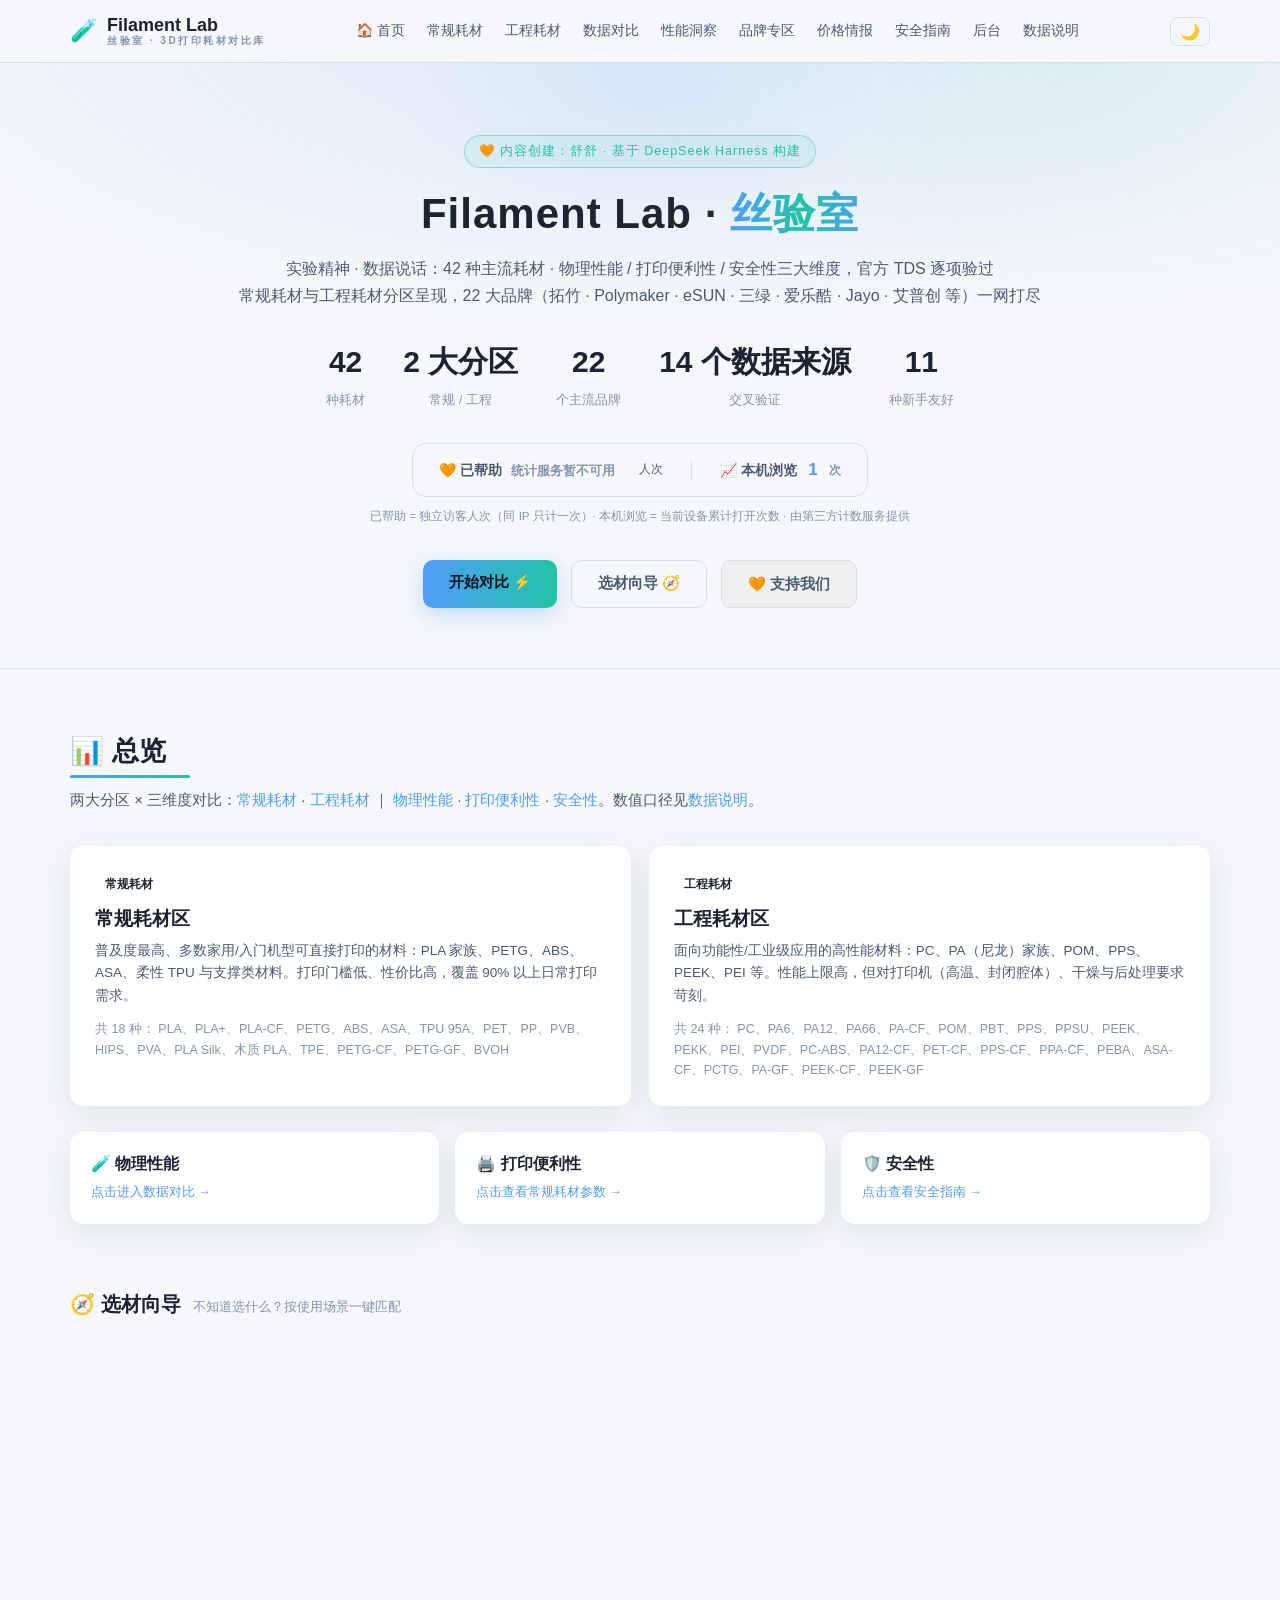
==== index.html @ 30e46ec9 "clean price sources: keep only brand flagship stores (JD/Tmall official + brand store), drop 1688/Tm" ====
<!DOCTYPE html>
<!-- ============================================================
  Filament Lab · 丝验室 · 3D 打印耗材对比库
  内容创建：舒舒（基于 DeepSeek Harness 构建）
  开源免费，仅供学习交流；转载数据请注明出处
============================================================ -->
<html lang="zh-CN">
<head>
<meta charset="UTF-8">
<meta name="viewport" content="width=device-width, initial-scale=1.0">
<meta name="author" content="舒舒">
<meta name="generator" content="DeepSeek Harness">
<meta property="og:title" content="Filament Lab · 丝验室 — 3D 打印耗材对比库（42 种耗材 · 22 大品牌）">
<meta property="og:description" content="物理性能 × 打印便利性 × 安全性全维度对比，官方 TDS 多源交叉验证，每次更新矫正留痕。内容创建：舒舒，开源免费。">
<meta property="og:type" content="website">
<meta property="og:url" content="https://shu0412.github.io/filament-compare/">
<meta property="og:image" content="https://shu0412.github.io/filament-compare/share/poster-16x9.png">
<meta property="og:image:width" content="3840">
<meta property="og:image:height" content="2160">
<meta name="twitter:card" content="summary_large_image">
<meta name="twitter:title" content="Filament Lab · 丝验室 — 3D 打印耗材对比库">
<meta name="twitter:description" content="42 种主流耗材 · 22 大品牌 · 官方 TDS 交叉验证 · 开源免费">
<meta name="twitter:image" content="https://shu0412.github.io/filament-compare/share/poster-16x9.png">
<title>Filament Lab · 丝验室 · 3D 打印耗材对比库 · 内容创建：舒舒</title>
<meta name="description" content="Filament Lab · 丝验室：主流3D打印耗材可视化对比——PLA、PETG、ABS、ASA、TPU、PA、PEEK 等 42 种主流耗材的物理性能、打印便利性、安全性数据，覆盖 22 个品牌。内容创建：舒舒，开源免费。">
<link rel="icon" href="data:image/svg+xml,<svg xmlns='http://www.w3.org/2000/svg' viewBox='0 0 100 100'><text y='.9em' font-size='90'>🧵</text></svg>">
<style>
/* ============================================================
 * Filament DB · 主流 3D 打印耗材对比库
 * 内容创建：舒舒（基于 DeepSeek Harness 构建）
 * 开源免费，仅供学习交流；转载数据请注明出处
 * ============================================================ */
/* ===== Filament DB · 样式表 ===== */
:root {
  --bg: #0d1117;
  --bg-alt: #111823;
  --bg-card: #161d29;
  --bg-card-hover: #1b2434;
  --border: #263041;
  --text: #e6edf3;
  --text-dim: #9aa7b8;
  --text-faint: #6b7a8f;
  --primary: #4f9cf9;
  --primary-2: #22c3a6;
  --accent: #f9a54f;
  --danger: #f9685f;
  --warn: #f2c94c;
  --ok: #3ddc84;
  --radius: 14px;
  --shadow: 0 8px 30px rgba(0,0,0,.35);
  --font: "PingFang SC","Hiragino Sans GB","Microsoft YaHei","Noto Sans CJK SC",-apple-system,"Segoe UI",Roboto,sans-serif;
  --mono: "SF Mono","JetBrains Mono",Menlo,Consolas,monospace;
}
* { margin:0; padding:0; box-sizing:border-box; }
html { scroll-behavior:smooth; scroll-padding-top:72px; }
html, body { max-width:100%; overflow-x:hidden; }
body { background:var(--bg); color:var(--text); font-family:var(--font); line-height:1.65; font-size:15px; }
a { color:var(--primary); text-decoration:none; }
a:hover { text-decoration:underline; }
.container { max-width:1180px; margin:0 auto; padding:0 20px; }
h1,h2,h3,h4 { line-height:1.35; }

/* ===== 头部导航 ===== */
.site-header { position:sticky; top:0; z-index:100; background:rgba(13,17,23,.86); backdrop-filter:blur(12px); border-bottom:1px solid var(--border); }
.header-inner { display:flex; align-items:center; justify-content:space-between; height:62px; }
.brand { display:flex; align-items:center; gap:10px; font-weight:700; font-size:18px; color:var(--text); }
.brand:hover { text-decoration:none; }
.brand-logo { font-size:22px; }
.brand-text { display:flex; flex-direction:column; line-height:1.1; }
.brand-text small { font-size:10px; letter-spacing:2.5px; color:var(--text-faint); font-weight:600; }
.nav { display:flex; gap:22px; }
.nav a { color:var(--text-dim); font-size:14px; font-weight:500; }
.nav a:hover { color:var(--primary); text-decoration:none; }
.nav-toggle { display:none; background:none; border:1px solid var(--border); color:var(--text); border-radius:8px; padding:4px 10px; font-size:18px; cursor:pointer; }

/* ===== Hero ===== */
.hero { padding:72px 0 60px; text-align:center; background:radial-gradient(1200px 500px at 50% -10%, rgba(79,156,249,.14), transparent 65%), radial-gradient(800px 400px at 85% 0%, rgba(34,195,166,.08), transparent 60%); border-bottom:1px solid var(--border); }
.hero-badge { display:inline-block; font-size:12.5px; color:var(--primary-2); border:1px solid rgba(34,195,166,.4); background:rgba(34,195,166,.08); padding:5px 14px; border-radius:999px; margin-bottom:18px; letter-spacing:1px; }
.hero h1 { font-size:42px; font-weight:800; margin-bottom:14px; letter-spacing:1px; }
.hero .grad { background:linear-gradient(90deg,var(--primary),var(--primary-2),var(--primary),#7fd6ff,var(--primary-2)); background-size:220% 100%; -webkit-background-clip:text; background-clip:text; color:transparent; animation:gradFlow 7s linear infinite; position:relative; }
@keyframes gradFlow { 0%{background-position:0% 50%;} 100%{background-position:220% 50%;} }
.hero-sub { color:var(--text-dim); font-size:16px; margin-bottom:28px; }
.hero-stats { display:flex; justify-content:center; gap:38px; margin-bottom:32px; flex-wrap:wrap; }
.hstat { text-align:center; }
.hstat b { display:block; font-size:30px; font-weight:800; color:var(--text); }
.hstat span { font-size:12.5px; color:var(--text-faint); }

/* ===== 实时统计 ===== */
.live-stats { display:flex; flex-direction:column; align-items:center; gap:10px; margin-bottom:34px; }
.live-stats-inner { display:flex; justify-content:center; align-items:center; gap:14px 28px; flex-wrap:wrap;
  background:rgba(255,255,255,.04); border:1px solid var(--border); border-radius:14px; padding:12px 26px; }
.live-stat { display:inline-flex; align-items:center; gap:9px; font-size:14px; font-weight:600; }
.live-stat .live-label { color:var(--text-dim); white-space:nowrap; }
.live-stat img { height:20px; width:auto; }
.live-fallback { color:var(--text-faint); font-size:13px; }
.live-note { font-size:11.5px; color:var(--text-faint); }
.hero-actions { display:flex; gap:14px; justify-content:center; flex-wrap:wrap; }

/* ===== 按钮 ===== */
.btn { display:inline-block; padding:11px 26px; border-radius:10px; font-weight:600; font-size:14.5px; transition:.2s; }
.btn:hover { text-decoration:none; transform:translateY(-1px); }
.btn-primary { background:linear-gradient(90deg,var(--primary),var(--primary-2)); color:#06121f; box-shadow:0 6px 20px rgba(79,156,249,.3); }
.btn-ghost { border:1px solid var(--border); color:var(--text-dim); }
.btn-ghost:hover { color:var(--text); border-color:var(--primary); }
.btn-block { width:100%; text-align:center; margin-top:14px; }

/* ===== 通用区块 ===== */
.section { padding:64px 0; }
.section-alt { background:rgba(17,24,35,.62); backdrop-filter:blur(2px); }
html[data-theme="light"] .section-alt { background:rgba(238,241,246,.7); }
.sec-title { font-size:27px; font-weight:800; margin-bottom:10px; }
.sec-desc { color:var(--text-dim); max-width:860px; margin-bottom:34px; }
.sec-desc strong { color:var(--text); }
.sec-desc em { color:var(--accent); font-style:normal; }

/* ===== 分区卡片 ===== */
.zone-cards { display:grid; grid-template-columns:repeat(auto-fit,minmax(300px,1fr)); gap:18px; margin-bottom:26px; }
.zone-card { background:var(--bg-card); border:1px solid var(--border); border-radius:var(--radius); padding:24px; transition:.2s; }
.zone-card:hover { transform:translateY(-3px); box-shadow:var(--shadow); border-color:var(--primary); }
.zone-card h3 { font-size:19px; margin-bottom:8px; }
.zone-card .zone-tag { display:inline-block; font-size:11.5px; padding:2px 10px; border-radius:999px; margin-bottom:10px; font-weight:600; }
.zone-card p { color:var(--text-dim); font-size:13.5px; }
.zone-card .zone-count { margin-top:12px; font-size:12.5px; color:var(--text-faint); }
.dim-grid { display:grid; grid-template-columns:repeat(auto-fit,minmax(240px,1fr)); gap:16px; }
.dim-card { background:var(--bg-card); border:1px solid var(--border); border-radius:var(--radius); padding:20px; }
.dim-card h3 { font-size:16px; margin-bottom:8px; }
.dim-card p { color:var(--text-dim); font-size:13.5px; }

/* ===== 材料卡片 ===== */
.mat-grid { display:grid; grid-template-columns:repeat(auto-fill,minmax(340px,1fr)); gap:18px; }
.mat-card { background:var(--bg-card); border:1px solid var(--border); border-radius:var(--radius); padding:22px; transition:.2s; position:relative; overflow:hidden; }
.mat-card:hover { transform:translateY(-3px); box-shadow:var(--shadow); border-color:rgba(79,156,249,.55); }
.mat-card::before { content:""; position:absolute; top:0; left:0; right:0; height:3px; background:var(--mat-color,var(--primary)); opacity:.85; }
.mat-head { display:flex; justify-content:space-between; align-items:flex-start; gap:10px; margin-bottom:12px; }
.mat-head h3 { font-size:19px; }
.mat-head h3 small { display:block; font-size:12px; color:var(--text-faint); font-weight:500; margin-top:2px; }
.mat-family { font-size:11px; font-weight:700; padding:3px 10px; border-radius:999px; background:var(--mat-color,var(--primary)); color:#06121f; white-space:nowrap; }
.mat-kv { display:grid; grid-template-columns:1fr 1fr; gap:8px 14px; margin:14px 0; }
.mat-kv .kv { display:flex; justify-content:space-between; gap:8px; font-size:13px; border-bottom:1px dashed rgba(255,255,255,.07); padding-bottom:5px; }
.mat-kv .kv b { font-weight:600; color:var(--text-dim); white-space:nowrap; }
.mat-kv .kv span { text-align:right; font-variant-numeric:tabular-nums; }
.mat-tags { display:flex; flex-wrap:wrap; gap:7px; margin-top:12px; }
.tag { font-size:11.5px; padding:3px 10px; border-radius:7px; border:1px solid var(--border); color:var(--text-dim); background:rgba(255,255,255,.02); }
.tag.safety-0 { border-color:rgba(61,220,132,.45); color:var(--ok); }
.tag.safety-1 { border-color:rgba(242,201,76,.5); color:var(--warn); }
.tag.safety-2 { border-color:rgba(249,104,95,.55); color:var(--danger); }
.tag.diff-1 { color:var(--ok); border-color:rgba(61,220,132,.4); }
.tag.diff-2 { color:var(--warn); border-color:rgba(242,201,76,.45); }
.tag.diff-3 { color:var(--danger); border-color:rgba(249,104,95,.5); }
.mat-notes { margin-top:12px; font-size:12.5px; color:var(--text-faint); border-top:1px solid rgba(255,255,255,.06); padding-top:10px; }
.mat-notes b { color:var(--text-dim); }
.zone-more { margin-top:22px; text-align:center; color:var(--text-faint); font-size:13.5px; }

/* ===== 对比工具 ===== */
.compare-layout { display:grid; grid-template-columns:300px 1fr; gap:22px; margin-bottom:30px; }
.compare-panel { background:var(--bg-card); border:1px solid var(--border); border-radius:var(--radius); padding:20px; align-self:start; position:sticky; top:80px; }
.compare-panel h3 { font-size:14px; color:var(--text-dim); margin:14px 0 10px; letter-spacing:.5px; }
.compare-panel h3:first-child { margin-top:0; }
.chips { display:flex; flex-wrap:wrap; gap:8px; max-height:300px; overflow-y:auto; padding-right:4px; }
.chip { display:inline-flex; align-items:center; gap:6px; font-size:12.5px; padding:6px 12px; border-radius:999px; border:1px solid var(--border); background:rgba(255,255,255,.03); color:var(--text-dim); cursor:pointer; user-select:none; transition:.15s; }
.chip:hover { border-color:var(--primary); color:var(--text); }
.chip.on { background:var(--mat-color,var(--primary)); border-color:transparent; color:#06121f; font-weight:700; }
.chips-metric .chip.on { background:var(--primary); }
.chip input { display:none; }
.hint { font-size:12px; color:var(--text-faint); margin-top:12px; line-height:1.6; }
.compare-main { display:grid; gap:22px; }
.chart-wrap { background:var(--bg-card); border:1px solid var(--border); border-radius:var(--radius); padding:20px; }
.chart-wrap h3 { font-size:15px; margin-bottom:14px; color:var(--text-dim); }
.chart-box { min-height:340px; display:flex; align-items:center; justify-content:center; }
.chart-box svg { width:100%; max-width:560px; height:auto; }
.chart-empty { color:var(--text-faint); font-size:14px; }
.chart-legend { display:flex; flex-wrap:wrap; gap:12px; justify-content:center; margin-top:8px; font-size:12.5px; color:var(--text-dim); }
.chart-legend i { display:inline-block; width:11px; height:11px; border-radius:3px; margin-right:5px; vertical-align:-1px; }
.bar-row { display:flex; align-items:center; gap:10px; margin-bottom:9px; font-size:12.5px; }
.bar-row .bar-label { width:120px; text-align:right; color:var(--text-dim); white-space:nowrap; overflow:hidden; text-overflow:ellipsis; flex-shrink:0; }
.bar-row .bar-track { flex:1; height:16px; background:rgba(255,255,255,.05); border-radius:5px; overflow:hidden; position:relative; }
.bar-row .bar-fill { height:100%; border-radius:5px; min-width:2px; transition:width .5s ease; }
.bar-row .bar-val { width:70px; font-size:12px; color:var(--text); font-variant-numeric:tabular-nums; flex-shrink:0; }

/* ===== 表格 ===== */
.table-wrap { background:var(--bg-card); border:1px solid var(--border); border-radius:var(--radius); padding:20px; margin-top:26px; }
.table-wrap h3 { font-size:15px; margin-bottom:14px; color:var(--text-dim); }
.table-scroll { overflow-x:auto; }
table.data-table { width:100%; border-collapse:collapse; font-size:12.8px; min-width:900px; }
table.data-table th { position:sticky; top:0; background:#1d2736; color:var(--text-dim); font-weight:600; padding:9px 10px; text-align:center; border-bottom:1px solid var(--border); cursor:pointer; user-select:none; white-space:nowrap; }
table.data-table th:hover { color:var(--primary); }
table.data-table th.sorted { color:var(--primary); }
table.data-table td { padding:8px 10px; text-align:center; border-bottom:1px solid rgba(255,255,255,.05); color:var(--text-dim); white-space:nowrap; }
table.data-table td b { color:var(--text); }
table.data-table tr:hover td { background:rgba(79,156,249,.05); }
table.data-table .cell-mono { font-family:var(--mono); font-size:12px; }
td.material-cell { text-align:left; }
td.material-cell .dot { display:inline-block; width:9px; height:9px; border-radius:50%; margin-right:7px; vertical-align:1px; }
.meter { display:inline-block; min-width:52px; height:7px; border-radius:4px; background:rgba(255,255,255,.07); position:relative; vertical-align:middle; margin-right:7px; }
.meter i { position:absolute; left:0; top:0; bottom:0; border-radius:4px; background:var(--primary); }

/* ===== 品牌 ===== */
.brand-grid { display:grid; grid-template-columns:repeat(auto-fill,minmax(330px,1fr)); gap:18px; }
.brand-card { background:var(--bg-card); border:1px solid var(--border); border-radius:var(--radius); padding:22px; transition:.2s; }
.brand-card:hover { transform:translateY(-3px); box-shadow:var(--shadow); }
.brand-card .brand-top { display:flex; align-items:center; gap:14px; margin-bottom:12px; }
.brand-avatar { width:46px; height:46px; border-radius:12px; display:flex; align-items:center; justify-content:center; font-size:23px; background:linear-gradient(135deg,rgba(79,156,249,.25),rgba(34,195,166,.2)); border:1px solid var(--border); }
.brand-card h3 { font-size:18px; }
.brand-card h3 small { display:block; font-size:12px; color:var(--text-faint); font-weight:500; }
.brand-hq { font-size:12px; color:var(--text-faint); }
.brand-card .brand-rep { font-size:13px; color:var(--text-dim); margin:10px 0; }
.brand-flagship { font-size:12.5px; background:rgba(249,165,79,.1); border:1px solid rgba(249,165,79,.35); color:var(--accent); border-radius:8px; padding:8px 12px; margin-bottom:12px; }
.brand-mats { display:flex; flex-wrap:wrap; gap:6px; }
.brand-mats .bm { font-size:11px; padding:3px 9px; border-radius:6px; background:rgba(255,255,255,.04); border:1px solid var(--border); color:var(--text-dim); }
.brand-card .brand-link { display:inline-block; margin-top:14px; font-size:12.5px; }

/* ===== 安全表 ===== */
.safety-row-detail { display:none; background:#10161f; border-radius:8px; padding:14px 16px; margin-top:8px; font-size:13px; color:var(--text-dim); line-height:1.8; }
tr.safety-open .safety-row-detail { display:block; }
.safety-row-detail b { color:var(--text); }
.safety-tips { background:var(--bg-card); border:1px solid var(--border); border-radius:var(--radius); padding:22px; margin-top:22px; }
.safety-tips h3 { font-size:16px; margin-bottom:12px; color:var(--accent); }
.safety-tips ul { list-style:none; }
.safety-tips li { padding:7px 0; color:var(--text-dim); font-size:13.5px; border-bottom:1px dashed rgba(255,255,255,.06); }
.safety-tips li:last-child { border-bottom:none; }
.safety-tips strong { color:var(--text); }

/* ===== 方法/数据说明 ===== */
.method-grid { display:grid; grid-template-columns:repeat(auto-fit,minmax(300px,1fr)); gap:18px; }
.method-card { background:var(--bg-card); border:1px solid var(--border); border-radius:var(--radius); padding:22px; }
.method-card-wide { grid-column:1/-1; }
.method-card h3 { font-size:16px; margin-bottom:12px; color:var(--primary-2); }
.method-card ul { padding-left:18px; color:var(--text-dim); font-size:13.5px; }
.method-card li { margin-bottom:8px; overflow-wrap:anywhere; }
.method-card li a { word-break:break-all; }
.correction { border-left:3px solid var(--warn); background:rgba(242,201,76,.06); padding:10px 14px; border-radius:0 8px 8px 0; margin-bottom:10px; font-size:13px; color:var(--text-dim); }
.correction b { color:var(--warn); }
.correction .corr-fix { color:var(--ok); }
.disclaimer { margin-top:26px; background:rgba(249,104,95,.07); border:1px solid rgba(249,104,95,.35); border-radius:10px; padding:14px 18px; font-size:13px; color:#f0b3ae; }

/* ===== Footer ===== */
.site-footer { border-top:1px solid var(--border); padding:34px 0; text-align:center; color:var(--text-faint); font-size:13px; }
.footer-note { margin-top:6px; color:var(--text-dim); }
.footer-credit { margin-top:6px; color:var(--text-dim); }
.footer-credit b { color:var(--accent); }

/* ===== 免责协议 ===== */
.legal { background:rgba(255,255,255,.03); border:1px solid var(--border); border-radius:12px; padding:18px 20px; margin-bottom:16px; }
.legal p { font-size:13px; color:var(--text-dim); line-height:1.85; margin-bottom:10px; }
.legal p:last-child { margin-bottom:0; }
.legal b { color:var(--text); }

/* ===== 响应式 ===== */
@media (max-width:960px){
  .compare-layout { grid-template-columns:1fr; }
  .compare-panel { position:static; }
}
@media (max-width:720px){
  .nav { display:none; position:absolute; top:62px; left:0; right:0; background:var(--bg); border-bottom:1px solid var(--border); flex-direction:column; padding:14px 22px; gap:14px; }
  .nav.open { display:flex; }
  .nav-toggle { display:block; }
  .hero h1 { font-size:30px; }
  .hero { padding:52px 0 44px; }
  .mat-grid { grid-template-columns:1fr; }
  .hero-stats { gap:22px; }
}
@media (max-width:720px){
  /* 手机端整体收紧 */
  body { font-size:14px; }
  .section { padding:42px 0; }
  .container { padding:0 14px; }
  .sec-title { font-size:22px; }
  .hero-badge { font-size:11px; padding:4px 10px; }
  .hero h1 { font-size:27px; }
  .hero-sub { font-size:14px; }
  .hstat b { font-size:24px; }
  .hstat span { font-size:11px; }
  .hero-stats { gap:16px 20px; }
  .live-stats-inner { padding:10px 14px; gap:10px 16px; flex-direction:column; }
  .live-stat { font-size:13px; }
  .zone-card, .dim-card, .mat-card { padding:18px; }
  .mat-kv { grid-template-columns:1fr 1fr; gap:7px 10px; }
  .filter-bar { padding:12px; }
  .filter-search { min-width:150px; }
  .guide-card { padding:15px; }
  .compare-panel { padding:16px; }
  .chips { max-height:220px; }
  .chart-box { min-height:260px; }
  .bar-row .bar-label { width:84px; font-size:11px; }
  .bar-row .bar-val { width:56px; font-size:11px; }
  .table-wrap, .chart-wrap { padding:14px; }
  table.data-table { font-size:11.5px; }
  .brand-grid { grid-template-columns:1fr; }
  .brand-card { padding:18px; }
  .modal { padding:20px 18px; }
  .modal-head h3 { font-size:18px; }
  .modal-table { font-size:12.5px; }
  .method-card { padding:18px; }
  .scatter-chart svg { max-width:100%; }
  .scatter-tip { font-size:11px; padding:6px 9px; }
  .safety-tips { padding:16px; }
  .footer-credit, .footer-note { font-size:12px; }
  .back-top { right:16px; bottom:20px; width:40px; height:40px; }
  .guide-mats { flex-direction:column; }
  .guide-mat { width:100%; }
  .hero-actions .btn { padding:10px 18px; font-size:13.5px; }
  .hero::before { width:520px; height:340px; top:-140px; }
}
/* 触屏设备：去掉悬停特效卡顿、点击即显示 */
@media (hover:none){
  .mat-card:hover { transform:none; box-shadow:none; }
  .mat-card:hover::before { height:3px; opacity:.85; }
  .mat-card::after, .brand-card::after { display:none; }
  .zone-card:hover, .dim-card:hover, .brand-card:hover, .guide-card:hover { transform:none; }
  .btn-primary::after { display:none; }
  .back-top { display:block; }
}

/* ===== 主题切换 ===== */
.header-tools { display:flex; align-items:center; gap:8px; }
.theme-toggle { background:none; border:1px solid var(--border); color:var(--text); border-radius:8px; padding:4px 9px; font-size:16px; cursor:pointer; }
.theme-toggle:hover { border-color:var(--primary); }
html[data-theme="light"] {
  --bg:#f5f7fa; --bg-alt:#eef1f6; --bg-card:#ffffff; --bg-card-hover:#f0f4fa; --border:#d8dfe9;
  --text:#1c2430; --text-dim:#4b5a6e; --text-faint:#8494a8; --shadow:0 8px 30px rgba(30,50,90,.10);
}
html[data-theme="light"] table.data-table th { background:#e9eef5; }
html[data-theme="light"] .safety-row-detail { background:#f0f3f8; }
html[data-theme="light"] .mat-kv .kv { border-color:rgba(0,0,0,.08); }
html[data-theme="light"] .mat-notes { border-color:rgba(0,0,0,.07); }
html[data-theme="light"] .bar-row .bar-track { background:rgba(0,0,0,.08); }

/* ===== 筛选条 ===== */
.filter-bar { background:var(--bg-card); border:1px solid var(--border); border-radius:var(--radius); padding:14px 16px; margin-bottom:20px; }
.filter-row { display:flex; flex-wrap:wrap; align-items:center; gap:8px; margin-bottom:8px; }
.filter-row:last-child { margin-bottom:0; }
.filter-search { flex:1; min-width:220px; background:rgba(255,255,255,.04); border:1px solid var(--border); color:var(--text); border-radius:9px; padding:8px 14px; font-size:13.5px; outline:none; }
.filter-search:focus { border-color:var(--primary); }
.filter-label { font-size:12px; color:var(--text-faint); margin-right:2px; font-weight:600; }
.fchip { padding:4px 10px; font-size:11.5px; }
.btn-sm { padding:6px 14px; font-size:12.5px; }
.filter-empty { text-align:center; color:var(--text-faint); padding:20px 0 6px; }

/* ===== 评分徽章 ===== */
.mat-head { align-items:flex-start; }
.mat-head-right { display:flex; flex-direction:column; align-items:flex-end; gap:6px; }
.score-badge { font-size:12px; font-weight:700; color:var(--accent); background:rgba(249,165,79,.12); border:1px solid rgba(249,165,79,.4); border-radius:999px; padding:2px 10px; white-space:nowrap; }
.mat-more { margin-top:12px; font-size:12px; color:var(--primary); text-align:right; opacity:.85; }
.mat-card { cursor:pointer; }
.mat-card:focus-visible { outline:2px solid var(--primary); outline-offset:2px; }

/* ===== 选材向导 ===== */
.guide-grid { display:grid; grid-template-columns:repeat(auto-fill,minmax(240px,1fr)); gap:14px; margin-bottom:20px; }
.guide-card { text-align:left; background:var(--bg-card); border:1px solid var(--border); border-radius:var(--radius); padding:18px; cursor:pointer; transition:.2s; color:var(--text); font-family:inherit; }
.guide-card:hover { transform:translateY(-3px); box-shadow:var(--shadow); border-color:var(--primary); }
.guide-icon { font-size:26px; margin-bottom:8px; }
.guide-card h3 { font-size:15.5px; margin-bottom:6px; }
.guide-card p { font-size:12.5px; color:var(--text-dim); line-height:1.55; }
.guide-tip { display:inline-block; margin-top:10px; font-size:12px; color:var(--primary); font-weight:600; }
.guide-result { background:var(--bg-card); border:1px solid var(--border); border-radius:var(--radius); padding:20px; }
.guide-result-head h3 { font-size:17px; margin-bottom:8px; }
.guide-reason { font-size:13.5px; color:var(--text-dim); line-height:1.7; margin-bottom:16px; }
.guide-mats { display:flex; flex-wrap:wrap; gap:10px; }
.guide-mat { display:flex; align-items:center; gap:8px; background:rgba(255,255,255,.03); border:1px solid var(--border); border-left:3px solid var(--mat-color,var(--primary)); border-radius:9px; padding:9px 14px; cursor:pointer; transition:.15s; }
.guide-mat:hover { border-color:var(--mat-color,var(--primary)); transform:translateY(-2px); }
.guide-mat b { font-size:13.5px; }
.guide-mat small { color:var(--text-faint); font-size:11px; }

/* ===== 详情弹窗 ===== */
.modal-mask { position:fixed; inset:0; background:rgba(5,8,14,.72); backdrop-filter:blur(4px); z-index:300; display:flex; align-items:flex-start; justify-content:center; overflow-y:auto; padding:40px 16px; }
.modal { position:relative; background:var(--bg-card); border:1px solid var(--border); border-radius:18px; max-width:640px; width:100%; padding:28px 30px; box-shadow:var(--shadow); animation:modalIn .22s ease; }
@keyframes modalIn { from { opacity:0; transform:translateY(14px); } to { opacity:1; transform:none; } }
.modal-close { position:absolute; top:14px; right:16px; background:none; border:none; color:var(--text-dim); font-size:20px; cursor:pointer; padding:4px 8px; border-radius:8px; }
.modal-close:hover { background:rgba(255,255,255,.08); color:var(--text); }
.modal-head { display:flex; align-items:center; gap:10px; flex-wrap:wrap; border-bottom:3px solid var(--mat-color,var(--primary)); padding-bottom:12px; margin-bottom:12px; }
.modal-head h3 { font-size:21px; }
.modal-head h3 small { font-size:12.5px; color:var(--text-faint); font-weight:500; margin-left:6px; }
.modal-scorebar { height:7px; border-radius:5px; background:rgba(255,255,255,.07); overflow:hidden; margin-bottom:16px; }
.scorebar-fill { height:100%; border-radius:5px; background:linear-gradient(90deg,var(--primary),var(--accent)); }
.modal-table { width:100%; border-collapse:collapse; font-size:13.5px; margin-bottom:16px; }
.modal-table td { padding:6px 8px; border-bottom:1px dashed rgba(255,255,255,.08); }
.modal-table td:first-child { color:var(--text-dim); width:46%; }
.modal-table td:last-child { color:var(--text); font-weight:500; }
.modal-sec { font-size:13.5px; color:var(--text-dim); margin-bottom:10px; line-height:1.75; }
.modal-sec b { color:var(--text); }
.modal-note { color:var(--text-faint); font-size:12.5px; }
.modal-srcs { padding-left:20px; font-size:12.5px; margin-bottom:16px; }
.modal-srcs li { margin-bottom:5px; }

/* ===== 表格最优高亮 / 回到顶部 ===== */
td.cell-best { color:var(--accent); font-weight:700; }
.back-top { display:none; position:fixed; right:26px; bottom:30px; width:46px; height:46px; border-radius:50%; border:1px solid var(--border); background:var(--bg-card); color:var(--text); font-size:20px; cursor:pointer; z-index:200; box-shadow:var(--shadow); transition:.2s; }
.back-top:hover { border-color:var(--primary); color:var(--primary); transform:translateY(-3px); }

/* ============================================================
 * 光影艺术层 · 高级感视觉升级
 * ============================================================ */

/* ============================================================
 * 极光背景 + 动态流体光晕（Liquid Light）
 * ============================================================ */
#aurora { position:fixed; inset:0; z-index:0; pointer-events:none; overflow:hidden; }
/* 渐变自带柔和衰减，替代 filter:blur（避免大尺寸模糊每帧重绘） */
#aurora .blob { position:absolute; border-radius:50%; will-change:transform; }
#aurora .b1 { width:480px; height:480px; left:-140px; top:-120px; background:radial-gradient(circle, rgba(79,156,249,.17) 0%, rgba(79,156,249,.06) 48%, transparent 72%); animation:blobA 40s ease-in-out infinite alternate; }
#aurora .b2 { width:420px; height:420px; right:-120px; top:22%; background:radial-gradient(circle, rgba(34,195,166,.13) 0%, rgba(34,195,166,.04) 48%, transparent 72%); animation:blobB 48s ease-in-out infinite alternate; }
#aurora .b3 { width:360px; height:360px; left:22%; bottom:-160px; background:radial-gradient(circle, rgba(249,165,79,.10) 0%, rgba(249,165,79,.03) 48%, transparent 72%); animation:blobC 56s ease-in-out infinite alternate; }
@keyframes blobA { from{transform:translate(0,0) scale(1);} to{transform:translate(120px,90px) scale(1.18);} }
@keyframes blobB { from{transform:translate(0,0) scale(1.05);} to{transform:translate(-110px,-70px) scale(.92);} }
@keyframes blobC { from{transform:translate(0,0) scale(.95);} to{transform:translate(90px,-110px) scale(1.15);} }
html[data-theme="light"] #aurora .blob { opacity:.55; }

/* 鼠标跟随柔光（单层聚焦版）：
   1) 默认淡出（opacity:0），鼠标移动时加 .on 平滑淡入，静止 1.2s 后自动淡出；
   2) 只移动合成层（translate3d），不每帧读取布局或执行模糊；
   3) 去掉 mix-blend-mode，改用纯 alpha 渐变叠加，避免 screen/multiply 造成"脏亮"与文字区域发白发灰。 */
#glowLayer { position:fixed; left:0; top:0; width:300px; height:300px; margin:-150px 0 0 -150px;
  pointer-events:none; z-index:0; contain:layout paint; will-change:transform;
  opacity:0; transition:opacity .5s ease;
  background:
    radial-gradient(circle at 50% 50%, rgba(146,194,255,.16) 0%, rgba(96,158,249,.075) 30%, rgba(79,156,249,.03) 55%, transparent 72%);
  transform:translate3d(var(--mx,50vw), var(--my,40vh), 0); }
#glowLayer.on { opacity:.8; }
html[data-theme="light"] #glowLayer {
  background:
    radial-gradient(circle at 50% 50%, rgba(96,148,255,.10) 0%, rgba(96,148,255,.05) 32%, rgba(79,156,249,.02) 56%, transparent 72%); }
html[data-theme="light"] #glowLayer.on { opacity:.55; }

/* 辅助大面积流体层已停用：双光斑分离感差、视觉负担重，保留 DOM 兼容旧脚本。 */
#flowLayer { display:none !important; }

/* 极光层之上的内容容器 */
main { position:relative; z-index:1; }

/* ---- hero 呼吸光晕 + 光点（柔和版） ---- */
.hero { position:relative; overflow:hidden; }
.hero::before { content:""; position:absolute; left:50%; top:-180px; width:680px; height:420px; transform:translateX(-50%);
  background:radial-gradient(closest-side, rgba(79,156,249,.09), transparent 70%);
  animation:heroBreath 9s ease-in-out infinite; pointer-events:none; }
@keyframes heroBreath { 0%,100%{opacity:.6; transform:translateX(-50%) scale(1);} 50%{opacity:1; transform:translateX(-50%) scale(1.08);} }
.hero::after { content:""; position:absolute; inset:0; pointer-events:none;
  background-image:radial-gradient(1.5px 1.5px at 22% 30%, rgba(159,200,255,.4) 40%, transparent 50%),
                   radial-gradient(1px 1px at 70% 18%, rgba(122,232,208,.35) 40%, transparent 50%),
                   radial-gradient(1.5px 1.5px at 85% 55%, rgba(249,165,79,.28) 40%, transparent 50%),
                   radial-gradient(1px 1px at 12% 68%, rgba(159,200,255,.3) 40%, transparent 50%),
                   radial-gradient(1.5px 1.5px at 45% 82%, rgba(201,139,249,.25) 40%, transparent 50%),
                   radial-gradient(1px 1px at 92% 82%, rgba(159,200,255,.25) 40%, transparent 50%);
  animation:starTwinkle 6s ease-in-out infinite; }
@keyframes starTwinkle { 0%,100%{opacity:.35;} 50%{opacity:.7;} }

/* ---- 玻璃拟态 ---- */
.site-header { background:rgba(13,17,23,.6); backdrop-filter:blur(18px) saturate(1.5); -webkit-backdrop-filter:blur(18px) saturate(1.5); }
html[data-theme="light"] .site-header { background:rgba(245,247,250,.7); }

/* ---- 卡片鼠标光影随行 ---- */
.mat-card, .zone-card, .dim-card, .brand-card, .guide-card, .col { position:relative; overflow:hidden; }
.mat-card::after, .zone-card::after, .dim-card::after, .brand-card::after, .guide-card::after, .col::after {
  content:""; position:absolute; inset:0; pointer-events:none; opacity:0; transition:opacity .35s ease;
  background:radial-gradient(260px circle at var(--cx,50%) var(--cy,50%), rgba(255,255,255,.045), transparent 65%); }
.mat-card:hover::after, .zone-card:hover::after, .dim-card:hover::after, .brand-card:hover::after, .guide-card:hover::after, .col:hover::after { opacity:1; }
html[data-theme="light"] .mat-card::after, html[data-theme="light"] .brand-card::after { background:radial-gradient(260px circle at var(--cx,50%) var(--cy,50%), rgba(79,156,249,.06), transparent 65%); }

/* ---- 品牌×材料族矩阵 ---- */
.matrix-table { min-width:820px; }
.matrix-table th.mx-col { font-size:11.5px; padding:7px 6px; white-space:nowrap; }
.matrix-table td.mx-cell { font-size:12px; padding:6px 4px; color:var(--text-faint); }
.matrix-table td.mx-hit { color:var(--primary-2); font-weight:800; text-shadow:0 0 10px rgba(34,195,166,.45); }
.matrix-table tr.mx-row:hover td { background:rgba(79,156,249,.07); }
.matrix-table td.mx-brand { text-align:left; white-space:nowrap; font-weight:600; }
.matrix-table td.mx-brand a { color:var(--text); }
.matrix-table td.mx-brand a:hover { color:var(--primary); }
.matrix-table th:first-child { position:sticky; left:0; z-index:2; }

/* ---- 散点图 ---- */
.scatter-wrap { display:flex; flex-direction:column; gap:14px; }
.scatter-chart { position:relative; }
.scatter-chart svg { width:100%; max-width:860px; height:auto; margin:0 auto; display:block; }
.scatter-dot { cursor:pointer; transition:r .15s, filter .15s; }
.scatter-dot:hover { filter:brightness(1.35); }
.scatter-legend { display:flex; flex-wrap:wrap; gap:16px; justify-content:center; font-size:12.5px; color:var(--text-dim); }
.scatter-legend i { display:inline-block; width:11px; height:11px; border-radius:50%; margin-right:5px; vertical-align:-1px; }
.scatter-tip { position:absolute; pointer-events:none; background:var(--bg-card); border:1px solid var(--border);
  border-radius:10px; padding:8px 12px; font-size:12px; color:var(--text-dim); box-shadow:var(--shadow);
  opacity:0; transition:opacity .15s; z-index:50; white-space:nowrap; }
.scatter-tip b { color:var(--text); }
.scatter-hint { text-align:center; color:var(--text-faint); font-size:12px; }

/* ---- 品牌卡顶部流光 ---- */
.brand-card { border-top:2px solid transparent; background:linear-gradient(var(--bg-card),var(--bg-card)) padding-box, linear-gradient(120deg, rgba(79,156,249,.5), rgba(34,195,166,.35), rgba(249,165,79,.3)) border-box; }

/* ---- 按钮流光 ---- */
.btn-primary { position:relative; overflow:hidden; }
.btn-primary::after { content:""; position:absolute; top:0; left:0; width:60%; height:100%; transform:translateX(-160%) skewX(-20deg);
  background:linear-gradient(90deg, transparent, rgba(255,255,255,.55), transparent); animation:btnShine 3.2s ease-in-out infinite; will-change:transform; }
@keyframes btnShine { 0%{transform:translateX(-160%) skewX(-20deg);} 55%{transform:translateX(320%) skewX(-20deg);} 100%{transform:translateX(320%) skewX(-20deg);} }
html[data-theme="light"] .btn-primary::after { background:linear-gradient(90deg, transparent, rgba(255,255,255,.85), transparent); }

/* ---- 分区标题渐变下划线 ---- */
.sec-title { position:relative; display:inline-block; padding-bottom:8px; }
.sec-title::after { content:""; position:absolute; left:0; bottom:0; height:3px; width:120px; border-radius:3px;
  background:linear-gradient(90deg, var(--primary), var(--primary-2), transparent);
  animation:underlineFlow 5s linear infinite; background-size:200% 100%; }
@keyframes underlineFlow { 0%{background-position:0% 0%;} 100%{background-position:200% 0%;} }

/* ---- 滚动渐入 ---- */
.reveal { opacity:0; transform:translateY(22px); transition:opacity .7s ease, transform .7s ease; }
.reveal.in { opacity:1; transform:none; }
@media (prefers-reduced-motion: reduce) { .reveal { opacity:1; transform:none; transition:none; } }

/* ---- 材料卡 hover 提升 ---- */
.mat-card:hover { transform:translateY(-4px) scale(1.005); box-shadow:0 16px 44px rgba(0,0,0,.45), 0 0 0 1px rgba(79,156,249,.25), 0 0 42px -8px var(--mat-color,var(--primary)); border-color:transparent; }
.mat-card::before { transition:height .3s ease, opacity .3s; }
.mat-card:hover::before { height:100%; opacity:.08; }

/* ---- 页脚上边界渐变线 ---- */
.site-footer { position:relative; }
.site-footer::before { content:""; position:absolute; top:0; left:0; right:0; height:1px;
  background:linear-gradient(90deg, transparent, rgba(79,156,249,.55), rgba(34,195,166,.45), transparent); }

/* ---- 滚动条与选区 ---- */
::-webkit-scrollbar { width:10px; height:10px; }
::-webkit-scrollbar-track { background:var(--bg); }
::-webkit-scrollbar-thumb { background:linear-gradient(180deg, var(--primary), var(--primary-2)); border-radius:6px; border:2px solid var(--bg); }
::selection { background:rgba(79,156,249,.35); color:var(--text); }

/* ---- 链接/数值 hover 微光 ---- */
a { transition:color .2s, text-shadow .2s; }
a:hover { text-shadow:0 0 14px rgba(79,156,249,.5); }

/* ---- 统计数字卡 hover ---- */
.hstat b { transition:transform .25s ease, text-shadow .25s; }
.hstat:hover b { transform:translateY(-2px); text-shadow:0 0 24px rgba(79,156,249,.6); }

/* ---- 对比工具面板玻璃感 ---- */
.compare-panel { background:rgba(22,29,41,.75); backdrop-filter:blur(14px); -webkit-backdrop-filter:blur(14px); }
html[data-theme="light"] .compare-panel { background:rgba(255,255,255,.82); }

/* ============================================================
 * iOS 液态玻璃（Liquid Glass）
 * ============================================================ */
.mat-card, .brand-card, .zone-card, .dim-card, .guide-card, .chart-wrap, .compare-panel {
  background:
    linear-gradient(150deg, rgba(255,255,255,.11) 0%, rgba(255,255,255,.03) 38%, rgba(255,255,255,.065) 100%);
  backdrop-filter:blur(16px) saturate(170%);
  -webkit-backdrop-filter:blur(16px) saturate(170%);
  border:1px solid rgba(255,255,255,.13);
  box-shadow:
    inset 0 1px 0 rgba(255,255,255,.16),
    inset 0 -1px 0 rgba(255,255,255,.05),
    inset 0 0 0 .5px rgba(255,255,255,.05),
    0 10px 34px rgba(0,0,0,.30),
    0 2px 8px rgba(0,0,0,.22);
}
/* 大面板：模糊略低防止长文阅读干扰 */
.table-wrap, .method-card, .modal, .safety-tips, .guide-result, .filter-bar {
  background:linear-gradient(150deg, rgba(255,255,255,.08) 0%, rgba(255,255,255,.02) 50%, rgba(255,255,255,.05) 100%);
  backdrop-filter:blur(10px) saturate(160%);
  -webkit-backdrop-filter:blur(10px) saturate(160%);
  border:1px solid rgba(255,255,255,.11);
  box-shadow:inset 0 1px 0 rgba(255,255,255,.13), 0 8px 30px rgba(0,0,0,.26);
}
/* 顶部反光弧（玻璃高光） */
.mat-card::before { background:linear-gradient(90deg, var(--mat-color,var(--primary)), transparent 78%); opacity:.9; }
.mat-card:hover::before { height:100%; opacity:.07; }
/* 卡片悬停：玻璃隆起 + 光晕 */
.mat-card:hover, .brand-card:hover, .zone-card:hover, .guide-card:hover {
  border-color:rgba(255,255,255,.22);
  box-shadow:inset 0 1px 0 rgba(255,255,255,.2), 0 18px 50px rgba(0,0,0,.4), 0 0 0 1px rgba(255,255,255,.08), 0 0 46px -6px var(--mat-color,var(--primary));
}
/* 品牌卡渐变边框与玻璃共存 */
.brand-card { border-top:1px solid rgba(255,255,255,.13); background:linear-gradient(150deg, rgba(255,255,255,.11) 0%, rgba(255,255,255,.03) 38%, rgba(255,255,255,.065) 100%); }
/* 表格头部玻璃 */
table.data-table th { background:rgba(29,39,54,.6); backdrop-filter:blur(6px); }
/* 亮色主题玻璃 */
html[data-theme="light"] .mat-card, html[data-theme="light"] .brand-card, html[data-theme="light"] .zone-card,
html[data-theme="light"] .dim-card, html[data-theme="light"] .guide-card, html[data-theme="light"] .chart-wrap,
html[data-theme="light"] .compare-panel {
  background:linear-gradient(150deg, rgba(255,255,255,.85) 0%, rgba(255,255,255,.55) 55%, rgba(255,255,255,.75) 100%);
  border:1px solid rgba(255,255,255,.85);
  box-shadow:inset 0 1px 0 rgba(255,255,255,.95), 0 8px 26px rgba(40,60,100,.12);
}
html[data-theme="light"] .table-wrap, html[data-theme="light"] .method-card, html[data-theme="light"] .modal,
html[data-theme="light"] .safety-tips, html[data-theme="light"] .guide-result, html[data-theme="light"] .filter-bar {
  background:linear-gradient(150deg, rgba(255,255,255,.9) 0%, rgba(255,255,255,.68) 50%, rgba(255,255,255,.8) 100%);
  border:1px solid rgba(255,255,255,.9);
  box-shadow:inset 0 1px 0 rgba(255,255,255,1), 0 6px 22px rgba(40,60,100,.1);
}
html[data-theme="light"] table.data-table th { background:rgba(233,238,245,.75); }
/* 移动端性能：降低模糊 */
@media (max-width:720px){
  .mat-card, .brand-card, .zone-card, .dim-card, .guide-card, .chart-wrap, .compare-panel { backdrop-filter:blur(8px) saturate(150%); -webkit-backdrop-filter:blur(8px) saturate(150%); }
  .table-wrap, .method-card, .modal, .filter-bar { backdrop-filter:blur(6px); -webkit-backdrop-filter:blur(6px); }
  #aurora .blob { filter:blur(60px); }
}
/* 减少动态偏好 */
@media (prefers-reduced-motion: reduce){
  #aurora .blob, #flowLayer, #glowLayer { animation:none !important; }
  #glowLayer, #flowLayer { display:none; }
}

/* ---- 性能兜底：保留玻璃层级，但降低重复模糊与合成压力 ---- */
.site-header { backdrop-filter:blur(10px) saturate(1.25); -webkit-backdrop-filter:blur(10px) saturate(1.25); }
.mat-card, .brand-card, .zone-card, .dim-card, .guide-card, .chart-wrap, .compare-panel {
  backdrop-filter:blur(8px) saturate(135%);
  -webkit-backdrop-filter:blur(8px) saturate(135%);
}
.table-wrap, .method-card, .modal, .safety-tips, .guide-result, .filter-bar {
  backdrop-filter:blur(6px) saturate(125%);
  -webkit-backdrop-filter:blur(6px) saturate(125%);
}
.mat-grid, .brand-grid, .app-grid, .guide-grid, .table-wrap { content-visibility:auto; contain-intrinsic-size: 1px 720px; }
body.perf-lite #aurora .blob, body.perf-lite #glowLayer, body.perf-lite #flowLayer { display:none; }
/* ---- 中端设备（≤8 核/8GB）：保留玻璃质感，停用背景动画与鼠标光晕 ---- */
body.perf-mid #aurora .blob { animation-play-state:paused; }
body.perf-mid #glowLayer { display:none; }

body.perf-lite .mat-card, body.perf-lite .brand-card, body.perf-lite .zone-card,
body.perf-lite .dim-card, body.perf-lite .guide-card, body.perf-lite .chart-wrap,
body.perf-lite .compare-panel, body.perf-lite .table-wrap, body.perf-lite .method-card,
body.perf-lite .modal, body.perf-lite .safety-tips, body.perf-lite .guide-result,
body.perf-lite .filter-bar {
  backdrop-filter:none !important;
  -webkit-backdrop-filter:none !important;
  background:var(--bg-card);
  box-shadow:var(--shadow);
}
@media (prefers-reduced-motion: reduce), (max-width:720px) {
  .site-header { backdrop-filter:blur(6px); -webkit-backdrop-filter:blur(6px); }
  .mat-card, .brand-card, .zone-card, .dim-card, .guide-card, .chart-wrap, .compare-panel,
  .table-wrap, .method-card, .modal, .safety-tips, .guide-result, .filter-bar {
    backdrop-filter:none;
    -webkit-backdrop-filter:none;
  }
}

/* ---- 折叠栏 ---- */
.collapse-bar { text-align:center; margin-top:18px; }
.collapse-bar .btn { border-radius:999px; padding:9px 26px; font-size:13.5px; }
.collapse-bar .btn:hover { border-color:var(--primary); color:var(--text); box-shadow:0 0 18px -4px rgba(79,156,249,.5); }

/* ---- 总览内选材向导区块 ---- */
.guide-block { margin-top:36px; padding-top:30px; border-top:1px dashed rgba(255,255,255,.1); }
.guide-block-title { font-size:20px; font-weight:800; margin-bottom:4px; display:flex; align-items:baseline; gap:12px; flex-wrap:wrap; }
.guide-block-sub { font-size:13px; color:var(--text-faint); font-weight:500; }
.guide-card { transition:border-color .2s, transform .2s, box-shadow .2s; }
.guide-card.active { border-color:var(--primary); box-shadow:0 0 0 1px var(--primary), 0 0 30px -6px rgba(79,156,249,.6); transform:translateY(-2px); }
.guide-card.active .guide-tip { color:var(--primary-2); }
/* 场景卡图标微动画：向右位移（与「查看推荐 →」方向一致），不放大、不出框 */
.guide-card .guide-icon { transition:transform .25s ease; will-change:transform; }
.guide-card:hover .guide-icon { transform:translateX(5px); }
.guide-card.active .guide-icon { transform:translateX(3px); }

/* ---- 数据说明入口 + 二级页 modal ---- */
.method-entry { display:flex; gap:14px; flex-wrap:wrap; align-items:center; margin-top:6px; }
.method-modal { position:fixed; inset:0; z-index:400; background:rgba(5,8,14,.85); backdrop-filter:blur(8px);
  display:flex; align-items:stretch; justify-content:center; }
.method-modal-inner { width:min(860px, 94vw); margin:26px auto; background:var(--bg-card); border:1px solid var(--border);
  border-radius:18px; display:flex; flex-direction:column; overflow:hidden; box-shadow:var(--shadow); }
.method-modal-head { display:flex; justify-content:space-between; align-items:center; padding:18px 26px;
  border-bottom:1px solid var(--border); background:rgba(255,255,255,.03); }
.method-modal-head h2 { font-size:19px; }
.method-modal-body { padding:22px 26px; overflow-y:auto; }
.method-modal-body h3 { font-size:16px; margin:20px 0 10px; color:var(--primary-2); }
.method-modal-body h3:first-child { margin-top:0; }
.method-ul { padding-left:20px; color:var(--text-dim); font-size:13.5px; }
.method-ul li { margin-bottom:8px; }
.method-modal-body .legal { margin-bottom:14px; }
/* 安全建议折叠 */
.safety-details { }
.safety-details summary { cursor:pointer; font-size:15px; font-weight:700; color:var(--primary); padding:4px 0; list-style:none; }
.safety-details summary::before { content:"▸ "; }
.safety-details[open] summary::before { content:"▾ "; }
.safety-details summary:hover { color:var(--primary-2); }
.safety-details .safety-tips { margin-top:14px; }
/* 维度卡跳转提示 */
.dim-card { cursor:pointer; transition:border-color .2s, transform .2s; }
.dim-card:hover { border-color:var(--primary); transform:translateY(-2px); }
.dim-card p { margin-top:6px; color:var(--primary); font-size:12.5px; }

/* ---- 矫正记录折叠 ---- */
.corr-latest-label { font-size:12px; color:var(--primary-2); font-weight:700; margin-bottom:8px; letter-spacing:1px; }
.corr-more { margin-top:10px; }
.corr-more summary { cursor:pointer; font-size:13px; color:var(--primary); font-weight:600; padding:6px 0; list-style:none; }
.corr-more summary::before { content:"▸ "; }
.corr-more[open] summary::before { content:"▾ "; }
.corr-more summary:hover { color:var(--primary-2); }
.corr-more .correction { margin-bottom:8px; }

/* ---- 数据说明二级页：口径/矫正 双栏 ---- */
.method-duo { display:grid; grid-template-columns:1fr 1fr; gap:18px; align-items:stretch; margin-bottom:6px; }
.method-box { background:linear-gradient(150deg, rgba(255,255,255,.05), rgba(255,255,255,.015) 55%, rgba(255,255,255,.035));
  border:1px solid var(--border); border-radius:14px; padding:18px 20px; display:flex; flex-direction:column;
  box-shadow:inset 0 1px 0 rgba(255,255,255,.07); }
.method-box h3 { margin:0 0 12px; font-size:15.5px; display:flex; align-items:baseline; gap:8px; flex-wrap:wrap; }
.method-box-sub { font-size:11.5px; color:var(--text-faint); font-weight:500; }
.method-box .method-ul { flex:1; }
.method-box .corr-latest-label { margin-top:2px; }
.method-box .correction { font-size:12.5px; }
.method-box .corr-more summary { font-size:12px; }
@media (max-width:720px){
  .method-duo { grid-template-columns:1fr; }
}

/* ---- 滚动期间降级：关闭 backdrop-filter，滚动停止 150ms 后恢复（性能优化，视觉基本不变） ---- */
body.scrolling #aurora .blob { animation-play-state:paused; }
body.scrolling .mat-card, body.scrolling .brand-card, body.scrolling .zone-card, body.scrolling .dim-card,
body.scrolling .guide-card, body.scrolling .chart-wrap, body.scrolling .compare-panel,
body.scrolling .table-wrap, body.scrolling .method-card, body.scrolling .modal, body.scrolling .safety-tips,
body.scrolling .guide-result, body.scrolling .filter-bar {
  backdrop-filter:none !important; -webkit-backdrop-filter:none !important;
}
body.scrolling .mat-card, body.scrolling .brand-card, body.scrolling .zone-card, body.scrolling .dim-card,
body.scrolling .guide-card, body.scrolling .chart-wrap, body.scrolling .compare-panel {
  background:linear-gradient(150deg, rgba(255,255,255,.14) 0%, rgba(255,255,255,.05) 55%, rgba(255,255,255,.08) 100%);
}
body.scrolling .table-wrap, body.scrolling .method-card, body.scrolling .modal, body.scrolling .safety-tips,
body.scrolling .guide-result, body.scrolling .filter-bar {
  background:rgba(20,28,40,.96);
}
html[data-theme="light"] body.scrolling .table-wrap, html[data-theme="light"] body.scrolling .method-card,
html[data-theme="light"] body.scrolling .modal, html[data-theme="light"] body.scrolling .safety-tips,
html[data-theme="light"] body.scrolling .guide-result, html[data-theme="light"] body.scrolling .filter-bar {
  background:rgba(255,255,255,.98);
}
html[data-theme="light"] body.scrolling .mat-card, html[data-theme="light"] body.scrolling .brand-card,
html[data-theme="light"] body.scrolling .zone-card, html[data-theme="light"] body.scrolling .dim-card,
html[data-theme="light"] body.scrolling .guide-card {
  background:linear-gradient(150deg, rgba(255,255,255,.92), rgba(255,255,255,.75) 55%, rgba(255,255,255,.85));
}

/* ---- 移动端/窄屏：无鼠标光晕（省 GPU），极光静态 ---- */
@media (hover:none), (max-width:720px){
  #glowLayer, #flowLayer { display:none; }
  #aurora .blob { animation:none; }
}

/* ============================================================
 * SPA：功能入口网格 + 二级模块页
 * ============================================================ */
#viewHome { display:block; }
.app-grid { display:grid; grid-template-columns:repeat(auto-fill,minmax(240px,1fr)); gap:16px; }
.app-card { text-align:left; display:flex; flex-direction:column; gap:6px; background:linear-gradient(150deg, rgba(255,255,255,.10), rgba(255,255,255,.03) 45%, rgba(255,255,255,.06));
  backdrop-filter:blur(14px) saturate(160%); -webkit-backdrop-filter:blur(14px) saturate(160%);
  border:1px solid rgba(255,255,255,.13); border-radius:16px; padding:20px 18px; cursor:pointer; color:var(--text); font-family:inherit;
  box-shadow:inset 0 1px 0 rgba(255,255,255,.14), 0 8px 26px rgba(0,0,0,.28);
  transition:transform .2s, border-color .2s, box-shadow .2s; }
.app-card:hover { transform:translateY(-3px); border-color:rgba(255,255,255,.25); box-shadow:inset 0 1px 0 rgba(255,255,255,.2), 0 14px 40px rgba(0,0,0,.4), 0 0 34px -8px var(--primary); }
.app-card .app-icon { font-size:30px; }
.app-card b { font-size:16.5px; }
.app-card small { color:var(--text-dim); font-size:12.5px; }
html[data-theme="light"] .app-card { background:linear-gradient(150deg, rgba(255,255,255,.9), rgba(255,255,255,.7) 50%, rgba(255,255,255,.82)); border-color:rgba(255,255,255,.9); }

/* 模块页 */
#moduleViews { display:none; }
.module { display:none; }
.module.active { display:block; }
.module-topbar { background:rgba(13,17,23,.7); backdrop-filter:blur(12px); border-bottom:1px solid var(--border); position:sticky; top:62px; z-index:90; }
.module-topbar-inner { display:flex; align-items:center; gap:16px; padding:10px 20px; }
.module-crumb { color:var(--text-dim); font-size:13px; flex:1; }
.module-actions { display:flex; gap:8px; }
@media (max-width:720px){
  .app-grid { grid-template-columns:1fr 1fr; gap:12px; }
  .app-card { padding:15px 13px; }
  .app-card .app-icon { font-size:24px; }
  .module-topbar-inner { flex-wrap:wrap; gap:8px; }
}
@media (max-width:400px){
  .app-grid { grid-template-columns:1fr; }
}
/* 滚动降级包含 app-card */
body.scrolling .app-card { backdrop-filter:none !important; }

/* ============================================================
 * 移动端专属：底部 Tab 导航 + 更多抽屉 + 筛选面板
 * ============================================================ */
.mobile-tabbar { display:none; }
.drawer-mask { position:fixed; inset:0; background:rgba(5,8,14,.6); z-index:500; }
.more-drawer { position:fixed; left:0; right:0; bottom:0; z-index:501; background:var(--bg-card);
  border-radius:18px 18px 0 0; border-top:1px solid var(--border); padding:18px 16px calc(18px + env(safe-area-inset-bottom));
  box-shadow:0 -10px 40px rgba(0,0,0,.4); animation:drawerUp .25s ease; }
@keyframes drawerUp { from{transform:translateY(40px); opacity:0;} to{transform:none; opacity:1;} }
.more-drawer-head { display:flex; justify-content:space-between; align-items:center; font-size:16px; font-weight:700; margin-bottom:14px; }
.more-drawer-grid { display:grid; grid-template-columns:1fr 1fr; gap:10px; }
.app-card-sm { padding:13px 12px; border-radius:13px; }
.app-card-sm .app-icon { font-size:20px; }
.app-card-sm b { font-size:14px; }
.app-card-sm small { font-size:11px; }

@media (max-width:720px){
  /* 底部 Tab */
  .mobile-tabbar { display:flex; position:fixed; left:0; right:0; bottom:0; z-index:400;
    background:rgba(15,20,30,.92); backdrop-filter:blur(14px); border-top:1px solid var(--border);
    padding-bottom:env(safe-area-inset-bottom); }
  .tab-item { flex:1; display:flex; flex-direction:column; align-items:center; gap:2px; padding:8px 0 7px;
    background:none; border:none; color:var(--text-faint); font-size:10.5px; cursor:pointer; font-family:inherit; min-height:52px; }
  .tab-ico { font-size:19px; line-height:1; }
  .tab-item.active { color:var(--primary); }
  .tab-item.active .tab-ico { transform:translateY(-1px) scale(1.1); }
  .tab-item:active { opacity:.7; }
  body { padding-bottom:64px; }
  /* 主页入口 2 列 */
  .app-grid { grid-template-columns:1fr 1fr; }
  /* 模块顶栏紧凑 */
  .module-topbar { top:62px; }
  .module-topbar-inner { padding:8px 12px; }
  .module-crumb { font-size:12px; }
  /* 筛选折叠：搜索框 + 筛选按钮 */
  .filter-row { gap:6px; }
  .filter-search { min-width:0; flex:1; padding:9px 12px; font-size:13px; }
  .filter-toggle { display:inline-flex; align-items:center; gap:4px; padding:9px 14px; border-radius:9px;
    border:1px solid var(--border); background:rgba(255,255,255,.04); color:var(--text-dim); font-size:13px; font-weight:600; }
  .filter-toggle.on { color:var(--primary); border-color:var(--primary); }
  .filter-row.filters { display:none; }
  .filter-row.filters.open { display:flex; }
  .guide-grid { grid-template-columns:1fr 1fr; gap:10px; }
  .guide-card { padding:13px; }
  .guide-icon { font-size:22px; }
  .guide-card h3 { font-size:14px; }
  .guide-card p { font-size:11.5px; }
  .zone-cards { grid-template-columns:1fr; }
  .dim-grid { grid-template-columns:1fr; }
  .hero-actions { flex-direction:column; align-items:stretch; }
  .hero-actions .btn { text-align:center; }
  .chart-wrap { padding:12px; }
  .compare-panel .chips { max-height:180px; }
}
html[data-theme="light"] .mobile-tabbar { background:rgba(248,250,253,.94); }
html[data-theme="light"] .more-drawer { background:#fff; }

/* ---- 捐赠/建议 ---- */
.donate-modal { max-width:520px; }
.donate-head { text-align:center; margin-bottom:18px; }
.donate-head h3 { font-size:22px; margin-bottom:6px; }
.donate-sub { color:var(--text-dim); font-size:12.5px; margin-top:3px; }
.donate-body h4, .donate-feedback h4 { font-size:14.5px; margin:14px 0 10px; color:var(--text-dim); }
.donate-amounts { display:flex; flex-wrap:wrap; gap:10px; }
.donate-amt { min-width:72px; padding:12px 14px; border-radius:12px; border:1px solid var(--border);
  background:rgba(255,255,255,.04); color:var(--text); font-size:15px; font-weight:700; cursor:pointer; font-family:inherit; transition:.15s; min-height:46px; }
.donate-amt:hover { border-color:var(--primary); color:var(--primary); }
.donate-amt.on { background:var(--primary); border-color:transparent; color:#06121f; box-shadow:0 0 22px -4px rgba(79,156,249,.6); }
.donate-custom { display:flex; align-items:center; gap:10px; margin-top:12px; flex-wrap:wrap; }
.donate-custom label { font-size:12.5px; color:var(--text-dim); }
.donate-custom input { width:130px; padding:9px 12px; border-radius:9px; border:1px solid var(--border);
  background:rgba(255,255,255,.04); color:var(--text); font-size:14px; }
.donate-selected { margin-top:12px; font-size:14px; color:var(--accent); font-weight:700; min-height:20px; }
.donate-qr-wrap { display:flex; align-items:center; gap:18px; margin:16px 0; background:rgba(255,255,255,.03);
  border:1px solid var(--border); border-radius:14px; padding:16px; }
.donate-qr-wrap .qr { width:auto; height:320px; aspect-ratio:auto; flex-shrink:0; padding:10px; }
.donate-qr-wrap .qr img { object-fit:contain; }
.donate-qr-tip { font-size:13px; color:var(--text-dim); line-height:1.8; }
.donate-tip-sm { font-size:11px; color:var(--text-faint); }
.donate-thanks { display:none; font-size:15px; color:var(--ok); font-weight:700; text-align:center; margin-top:4px; }
.donate-feedback { border-top:1px dashed rgba(255,255,255,.12); padding-top:14px; margin-top:16px; }
.donate-feedback p { font-size:13px; color:var(--text-dim); margin-bottom:10px; }
.donate-links { display:flex; gap:10px; flex-wrap:wrap; }
.live-num { font-size:17px; color:var(--primary); font-weight:800; margin:0 2px; }
.live-sub { color:var(--text-faint); font-size:11.5px; }
@media (max-width:720px){
  .donate-qr-wrap { flex-direction:column; text-align:center; }
  .donate-qr-tip { text-align:center; }
  .donate-qr-wrap .qr { height:260px; }
}

/* 微信/支付宝切换 */
.donate-qr-left { display:flex; flex-direction:column; gap:10px; align-items:center; }
.donate-pay-tabs { display:flex; gap:8px; }
.pay-tab { padding:7px 18px; border-radius:999px; border:1px solid var(--border); background:rgba(255,255,255,.04);
  color:var(--text-dim); font-size:13px; font-weight:700; cursor:pointer; font-family:inherit; min-height:38px; }
.pay-tab.on { border-color:transparent; color:#06121f; }
.pay-tab[data-pay="wechat"].on { background:#22c55e; box-shadow:0 0 18px -4px rgba(34,197,94,.6); }
.pay-tab[data-pay="alipay"].on { background:#1677ff; box-shadow:0 0 18px -4px rgba(22,119,255,.6); }
.pay-name { color:var(--accent); font-weight:700; }

.qr img { width:100%; height:100%; object-fit:contain; display:block; }

/* 已帮助单位 */
.live-unit { color:var(--text-dim); font-size:12px; margin-left:-4px; }

/* ---- 价格区间速览 ---- */
.price-ranges { display:grid; grid-template-columns:repeat(auto-fill,minmax(250px,1fr)); gap:12px; }
.price-range-card { background:rgba(255,255,255,.03); border:1px solid var(--border); border-radius:12px; padding:14px 16px; }
.price-coverage { display:grid; grid-template-columns:repeat(4,minmax(0,1fr)); gap:10px; margin-bottom:14px; }
.price-coverage > div { display:flex; flex-direction:column; gap:2px; padding:10px 12px; border:1px solid var(--border); border-radius:9px; background:rgba(255,255,255,.025); }
.price-coverage b { color:var(--primary); font-size:18px; font-variant-numeric:tabular-nums; }
.price-coverage span { color:var(--text-faint); font-size:11.5px; }
.price-sum-title { margin-top:12px; color:var(--text-dim); font-size:13px; font-weight:700; }
.price-rank { display:grid; grid-template-columns:repeat(2,minmax(0,1fr)); gap:8px; margin-top:8px; }
.price-rank-item { display:flex; align-items:center; gap:8px; min-width:0; padding:8px 10px; border:1px solid var(--border); border-radius:8px; background:rgba(255,255,255,.025); font-size:12px; }
.price-rank-item b { min-width:50px; color:var(--text); }
.price-rank-item span { color:var(--text-faint); white-space:nowrap; }
.price-rank-item .rank-no { display:inline-flex; align-items:center; justify-content:center; width:20px; height:20px; flex:0 0 20px; border-radius:50%; background:rgba(79,156,249,.14); color:var(--primary); font-weight:800; }
.price-rank-item .rank-avg { margin-left:auto; color:var(--accent); font-variant-numeric:tabular-nums; }
.price-note { margin-top:10px; color:var(--text-faint); font-size:12px; }
.price-fallback, .price-derived { color:var(--accent); font-size:11.5px; }
.price-date { font-variant-numeric:tabular-nums; white-space:nowrap; }
.price-verified { display:inline-flex; align-items:center; justify-content:center; width:16px; height:16px; border-radius:50%; background:rgba(61,220,132,.16); color:var(--ok); font-size:10px; font-weight:800; vertical-align:1px; cursor:help; }
.price-derived-note { margin-top:8px; }
.pr-derived { border-style:dashed; }
.price-empty { padding:22px !important; color:var(--text-faint); text-align:center; }
.price-table td .na { color:var(--text-faint); font-size:11px; }
.pr-mat { font-size:15px; font-weight:800; margin-bottom:6px; }
.pr-range { font-size:19px; font-weight:800; color:var(--primary); margin-bottom:8px; }
.pr-per { font-size:11px; color:var(--text-faint); font-weight:500; margin-left:2px; }
.pr-brands { display:flex; flex-wrap:wrap; gap:6px; }
.pr-brand { font-size:11px; padding:3px 8px; border-radius:6px; background:rgba(255,255,255,.04); border:1px solid var(--border); color:var(--text-dim); }
.pr-brand.pr-low { color:var(--ok); border-color:rgba(61,220,132,.4); font-weight:700; }
@media (max-width:720px){
  .price-coverage { grid-template-columns:repeat(2,minmax(0,1fr)); }
  .price-rank { grid-template-columns:1fr; }
  .price-ranges { grid-template-columns:1fr 1fr; }
  .pr-range { font-size:16px; }
}
@media (max-width:400px){
  .price-ranges { grid-template-columns:1fr; }
}

.na { color:var(--text-faint); cursor:help; }

</style>
</head>
<body>

<div id="aurora" aria-hidden="true">
  <div class="blob b1"></div>
  <div class="blob b2"></div>
  <div class="blob b3"></div>
  <div class="blob b4"></div>
</div>
<div id="glowLayer" aria-hidden="true"></div>
<div id="flowLayer" aria-hidden="true"></div>

<header class="site-header" id="top">
  <div class="container header-inner">
    <a class="brand" href="#top">
      <span class="brand-logo">🧪</span>
      <span class="brand-text">Filament Lab<small>丝验室 · 3D打印耗材对比库</small></span>
    </a>
    <nav class="nav" id="nav">
      <a href="#" data-home>🏠 首页</a>
      <a href="#/zone-standard">常规耗材</a>
      <a href="#/zone-engineering">工程耗材</a>
      <a href="#/compare">数据对比</a>
      <a href="#/insights">性能洞察</a>
      <a href="#/brands">品牌专区</a>
      <a href="#/prices">价格情报</a>
      <a href="#/safety">安全指南</a>
      <a href="admin.html">后台</a>
      <a href="#" data-openmethod>数据说明</a>
    </nav>
    <button class="nav-toggle" id="navToggle" aria-label="菜单">☰</button>
    <div class="header-tools">
      <button class="theme-toggle" id="themeToggle" title="切换主题" aria-label="切换主题">🌙</button>
    </div>
  </div>
</header>

<main>
  <!-- HERO -->
  <section class="hero">
    <div class="container">
      <div class="hero-badge">🧡 内容创建：舒舒 · 基于 DeepSeek Harness 构建</div>
      <h1>Filament Lab · <span class="grad">丝验室</span></h1>
      <p class="hero-sub">实验精神 · 数据说话：42 种主流耗材 · 物理性能 / 打印便利性 / 安全性三大维度，官方 TDS 逐项验过<br>常规耗材与工程耗材分区呈现，22 大品牌（拓竹 · Polymaker · eSUN · 三绿 · 爱乐酷 · Jayo · 艾普创 等）一网打尽</p>
      <div class="hero-stats" id="heroStats"><!-- JS 填充 --></div>
      <div class="live-stats" id="liveStats"><!-- JS 填充实时统计 --></div>
      <div class="hero-actions">
        <a class="btn btn-primary" href="#/compare">开始对比 ⚡</a>
        <a class="btn btn-ghost" href="#overview">选材向导 🧭</a>
        <button class="btn btn-ghost" data-opendonate>🧡 支持我们</button>
      </div>
    </div>
  </section>

  <!-- 总览 -->
  <section class="section" id="overview">
    <div class="container">
      <h2 class="sec-title">📊 总览</h2>
      <p class="sec-desc">两大分区 × 三维度对比：<a href="#/zone-standard">常规耗材</a> · <a href="#/zone-engineering">工程耗材</a> ｜ <a href="#/compare">物理性能</a> · <a href="#/zone-standard">打印便利性</a> · <a href="#/safety">安全性</a>。数值口径见<a href="#" data-openmethod>数据说明</a>。</p>
      <div class="zone-cards" id="zoneCards"><!-- JS 填充 --></div>
      <div class="dim-grid">
        <div class="dim-card" data-goto="compare" data-goto-type="module"><h3>🧪 物理性能</h3><p>点击进入数据对比 →</p></div>
        <div class="dim-card" data-goto="zone-standard" data-goto-type="module"><h3>🖨️ 打印便利性</h3><p>点击查看常规耗材参数 →</p></div>
        <div class="dim-card" data-goto="safety" data-goto-type="module"><h3>🛡️ 安全性</h3><p>点击查看安全指南 →</p></div>
      </div>
      <div class="guide-block">
        <h3 class="guide-block-title">🧭 选材向导<span class="guide-block-sub">不知道选什么？按使用场景一键匹配</span></h3>
        <div class="guide-grid" id="guideGrid"><!-- JS 填充 --></div>
        <div class="guide-result" id="guideResult" style="display:none"></div>
      </div>
    </div>
  </section>











  <!-- ===== 二级模块容器（进入时才渲染/显示） ===== -->
  <div id="moduleViews">

  <!-- 二级菜单入口 -->
  <section class="section section-alt" id="appgrid">
    <div class="container">
      <h2 class="sec-title">🧭 功能入口</h2>
      <p class="sec-desc">点击进入对应模块（按需加载，返回首页不占资源）</p>
      <div class="app-grid">
        <button class="app-card" data-mod="zone-standard"><span class="app-icon">🧱</span><b>常规耗材</b><small>18 种 · 入门友好</small></button>
        <button class="app-card" data-mod="zone-engineering"><span class="app-icon">🏗️</span><b>工程耗材</b><small>24 种 · 工业级</small></button>
        <button class="app-card" data-mod="compare"><span class="app-icon">⚖️</span><b>数据对比</b><small>雷达 · 条形 · 数据表</small></button>
        <button class="app-card" data-mod="insights"><span class="app-icon">🔬</span><b>性能洞察</b><small>散点图 · 一图看懂</small></button>
        <button class="app-card" data-mod="brands"><span class="app-icon">🏷️</span><b>品牌专区</b><small>22 大品牌 · 覆盖矩阵</small></button>
        <button class="app-card" data-mod="prices"><span class="app-icon">💰</span><b>价格情报</b><small>87 条电商价 · 性价比排行</small></button>
        <button class="app-card" data-mod="safety"><span class="app-icon">🛡️</span><b>安全指南</b><small>释放物 · 防护建议</small></button>
        <button class="app-card" data-openmethod><span class="app-icon">📚</span><b>数据说明</b><small>口径 · 矫正 · 免责</small></button>
      </div>
    </div>
  </section>

  <section class="module section section-alt" data-module="zone-standard" id="zone-standard">
    <div class="container">
      <h2 class="sec-title">🧱 常规耗材区</h2>
      <div class="filter-bar" id="filterBarStandard"><!-- JS 填充筛选条 --></div>
      <div class="mat-grid" id="matGridStandard"><!-- JS 填充 --></div>
      <p class="filter-empty" id="filterEmptyStandard" style="display:none">没有符合条件的耗材，试试放宽筛选条件 🔍</p>
      <div class="collapse-bar" id="collapseStandard" style="display:none"><button class="btn btn-ghost btn-sm" data-collapse="standard">＋ 展开全部</button></div>
    </div>
  </section>

  <!-- 工程耗材 -->
  <section class="module section" data-module="zone-engineering" id="zone-engineering">
    <div class="container">
      <h2 class="sec-title">🏗️ 工程耗材区</h2>
      <div class="filter-bar" id="filterBarEngineering"><!-- JS 填充筛选条 --></div>
      <div class="mat-grid" id="matGridEngineering"><!-- JS 填充 --></div>
      <p class="filter-empty" id="filterEmptyEngineering" style="display:none">没有符合条件的耗材，试试放宽筛选条件 🔍</p>
      <div class="collapse-bar" id="collapseEngineering" style="display:none"><button class="btn btn-ghost btn-sm" data-collapse="engineering">＋ 展开全部</button></div>
    </div>
  </section>

  <!-- 对比工具 -->
  <section class="module section section-alt" data-module="compare" id="compare">
    <div class="container">
      <h2 class="sec-title">⚖️ 数据对比工具</h2>
      <div class="compare-layout">
        <aside class="compare-panel">
          <h3>① 选择耗材</h3>
          <div class="chips" id="cmpChips"><!-- JS 填充 --></div>
          <h3>② 选择维度</h3>
          <div class="chips chips-metric" id="cmpMetrics"><!-- JS 填充 --></div>
          <button class="btn btn-primary btn-block" id="cmpClear">清空选择</button>
          <p class="hint">雷达图维度为归一化得分（0–100）；条形图展示原始数值。数据为典型区间中值。</p>
        </aside>
        <div class="compare-main">
          <div class="chart-wrap">
            <h3>雷达图 · 综合性能画像</h3>
            <div class="chart-box" id="radarChart"></div>
          </div>
          <div class="chart-wrap">
            <h3 id="barTitle">条形图 · 物理性能对比</h3>
            <div class="chart-box" id="barChart"></div>
          </div>
        </div>
      </div>
      <div class="table-wrap">
        <h3>完整数据表（点击表头排序 · 🏆=该列最优）</h3>
        <div class="table-scroll" id="fullTable"></div>
      </div>
    </div>
  </section>

  <!-- 性能洞察 -->
  <section class="module section" data-module="insights" id="insights">
    <div class="container">
      <h2 class="sec-title">🔬 性能洞察 · 散点图</h2>
      <p class="sec-desc">横轴=耐热 HDT · 纵轴=打印温度（机器门槛）· 气泡=抗冲击 · 点击气泡查看详情。💡 先在左下找"够用且好打"的，再沿耐热轴升级。</p>
      <div class="chart-wrap scatter-wrap">
        <div class="scatter-chart" id="scatterChart"></div>
        <div class="scatter-legend" id="scatterLegend"></div>

      </div>
    </div>
  </section>

  <!-- 品牌专区 -->
  <section class="module section" data-module="brands" id="brands">
    <div class="container">
      <h2 class="sec-title">🏷️ 品牌专区</h2>
      <div class="brand-grid" id="brandGrid"><!-- JS 填充 --></div>
      <div class="table-wrap" style="margin-top:26px">
        <h3>🗺️ 品牌 × 材料族 覆盖矩阵（悬停查看）</h3>
        <p class="hint" style="margin-top:6px">✓ = 该品牌官方在售此材料族产品；数据来源于各品牌官方产品线（点击行可跳转品牌官网）。</p>
        <div class="table-scroll" id="brandMatrix"></div>
      </div>
    </div>
  </section>

  <!-- 价格情报 -->
  <section class="module section section-alt" data-module="prices" id="prices">
    <div class="container">
      <h2 class="sec-title">💰 价格情报</h2>
      <p class="sec-desc" id="priceDesc">品牌 × 耗材电商价格对比（京东/天猫官方旗舰店）：原价 · 到手价 · 每kg价 · 史低 · 优惠。📚 调研方法详见<a href="#" data-openmethod>数据说明</a>。</p>
      <div class="filter-bar" id="priceFilter"><!-- JS 价格筛选 --></div>
      <div class="price-summary" id="priceSummary"><!-- JS 性价比排行 --></div>
      <div class="table-wrap" style="margin-top:18px">
        <h3>📊 价格区间速览（每公斤价 · 有官方记录才显示）</h3>
        <div id="priceRanges"></div>
      </div>
      <div class="table-wrap">
        <h3>品牌 × 耗材 价格明细（点击表头排序）</h3>
        <div class="table-scroll" id="priceTable"></div>
        <p class="hint" style="margin-top:10px">📌 数据口径：价格仅收录品牌官方店铺（京东/天猫官方旗舰店、品牌官方商城），店铺名均经比价站详情页核实；1688 批量价、天猫精选/工厂渠道、克重存疑与店铺未核实记录已全部清洗。可用“只看官方店/直营”筛选；带 * 的每kg价按商品标题明确克重折算，活动价以商品页实时价为准。详见<a href="#" data-openmethod>数据说明 → 价格调研说明</a>。</p>
      </div>

    </div>
  </section>

  <!-- 安全指南 -->
  <section class="module section section-alt" data-module="safety" id="safety">
    <div class="container">
      <h2 class="sec-title">🛡️ 打印安全指南</h2>
      <div class="table-wrap" id="safetyTable"></div>
      <div class="safety-tips">
        <details class="safety-details"><summary>📖 通用安全建议（点击展开）</summary>
        <h3>通用安全建议</h3>
        <ul>
          <li>🪟 无论打印何种耗材，都应在<strong>通风良好</strong>的空间打印；长时间打印建议使用 HEPA + 活性炭过滤器。</li>
          <li>🔥 ABS / ASA / HIPS 会释放<strong>苯乙烯</strong>，务必通风或封闭腔体 + 过滤。</li>
          <li>⚠️ POM 高温下释放<strong>甲醛</strong>，PEEK/PEI 等高温材料释放物浓度更高，必须使用封闭腔体 + 强通风 + 过滤。</li>
          <li>🧒 打印区域应远离儿童与孕妇，颗粒物粒径小，可深达肺部。</li>
          <li>🏠 长期在卧室打印会显著提高室内颗粒物浓度，建议专用房间或通风柜。</li>
          <li>🧴 高温材料（PA/PC/PEEK 等）打印时请佩戴耐高温手套防止烫伤，接触皮肤前先冷却。</li>
        </ul>
        </details>
      </div>
    </div>
  </section>

  </div>

  <!-- 二级页顶栏 -->
  <div class="module-topbar" id="moduleTopbar" style="display:none">
    <div class="container module-topbar-inner">
      <button class="btn btn-ghost btn-sm" data-home>← 返回首页</button>
      <span class="module-crumb" id="moduleCrumb"></span>
      <span class="module-actions"><button class="btn btn-ghost btn-sm" data-openmethod>📚 数据说明</button></span>
    </div>
  </div>
</main>


<!-- 数据说明二级页（全屏） -->
<div class="method-modal" id="methodModal" style="display:none" role="dialog" aria-modal="true">
  <div class="method-modal-inner">
    <div class="method-modal-head">
      <h2>📚 数据说明 · 矫正记录 · 免责协议</h2>
      <span class="hint" style="font-size:12px">数据更新时间：<span id="dataUpdated"></span> · 矫正记录 <span id="dataVersion"></span> 条</span>
      <button class="modal-close" id="methodModalClose" aria-label="关闭">✕</button>
    </div>
    <div class="method-modal-body">
      <div class="method-duo">
        <div class="method-box">
          <h3>📏 数据口径</h3>
          <ul class="method-ul">
            <li>所有数值均为<strong>典型区间</strong>（min–max），来源为厂商官方 TDS、Prusa 材料库、Simplify3D 指南及权威第三方测试；同一材料不同牌号/批次实测值可能超出区间。</li>
            <li>抗冲击强度单位以 IZOD 缺口冲击为主，个别材料标注 J/m；跨单位比较仅供参考。</li>
            <li>打印难度 1–5：1 = 入门机轻松打印；5 = 需高温工程机 + 封闭腔体 + 干燥等专业条件。</li>
            <li>雷达图得分为各维度归一化结果（按区间上限归一），仅用于横向比较趋势，不代表绝对优劣。</li>
          </ul>
        </div>
        <div class="method-box">
          <h3>🔧 矫正记录<span class="method-box-sub">每次更新前均复核上一版本</span></h3>
          <div id="correctionLog"></div>
        </div>
      </div>
      <h3>主要数据来源</h3>
      <ul id="sourceList" class="method-ul"></ul>
      <h3>免责协议</h3>
      <div class="legal">
        <p><b>1. 数据仅供参考。</b>本站所有数值均为典型区间，来源于厂商官方 TDS、官方 Wiki 及公开第三方测试；同一材料因牌号、批次、打印参数与测试方法不同，实测值可能存在显著差异。本站数据不构成选材、采购、工程设计或安全决策的专业建议，工业及关键应用请以材料厂商正式 TDS 与专业机构测试为准。</p>
        <p><b>2. 安全责任由使用者自行承担。</b>3D 打印涉及高温、电气设备与化学释放物（含苯乙烯、甲醛、己内酰胺、氟化氢等，详见本站「打印安全指南」）。使用者应自行采取通风、过滤、封闭腔体、防护装备等必要安全措施，并遵守设备与材料厂商的操作指引。本站不对因使用本站信息（含数据、建议、参数）而导致的任何直接或间接损失、人身伤害承担任何责任。</p>
        <p><b>3. 品牌与商标声明。</b>页面中出现的品牌名称、产品型号、商标均为其各自权利人的财产。本站仅作信息整理与客观对比，与上述品牌不存在隶属、代言、授权或合作关系；品牌信息以各厂商官方发布为准。</p>
        <p><b>4. 知识产权与署名。</b>「Filament Lab · 丝验室」站点内容（数据整理、可视化、界面设计）由「舒舒」创建，基于 DeepSeek Harness 构建，开源免费供 3D 打印爱好者学习与交流。转载、引用本站数据或图表请注明出处（本站网址）。禁止将本站内容用于任何形式的虚假宣传或商业欺诈。</p>
        <p><b>5. 时效性。</b>本站数据持续矫正更新（矫正记录见上），以页面当前版本为准；外部链接指向的第三方页面内容与可用性由第三方负责，与本站无关。</p>
      </div>
      <p class="disclaimer">⚠️ 简短版：本站为公益性的数据整理与可视化项目，仅供参考与学习交流，不构成专业建议；打印安全与选材责任由使用者自行承担。如有数据勘误，欢迎反馈，我们将记录并矫正。</p>
      <h3>💰 价格情报 · 调研说明</h3>
      <div id="priceResearch"></div>
    </div>
  </div>
</div>


<!-- 捐赠/建议 弹窗 -->
<div class="modal-mask" id="donateModal" style="display:none">
  <div class="modal donate-modal">
    <button class="modal-close" id="donateClose" aria-label="关闭">✕</button>
    <div class="donate-head">
      <h3>🧡 支持 Filament Lab</h3>
      <p class="donate-sub">内容创建：舒舒 · 基于 DeepSeek Harness 构建 · 开源免费</p>
      <p class="donate-sub">您的每一份支持都是继续做数据矫正与更新的动力 🙏</p>
    </div>
    <div class="donate-body">
      <h4>选择金额</h4>
      <div class="donate-amounts">
        <button class="donate-amt" data-amt="1">¥1</button>
        <button class="donate-amt" data-amt="3">¥3</button>
        <button class="donate-amt" data-amt="5">¥5</button>
        <button class="donate-amt" data-amt="10">¥10</button>
        <button class="donate-amt" data-amt="20">¥20</button>
        <button class="donate-amt" data-amt="custom">自定义</button>
      </div>
      <div class="donate-custom" id="donateCustom" style="display:none">
        <label>自定义金额（0.01 – 9999 元）：</label>
        <input type="number" id="donateInput" min="0.01" max="9999" step="0.01" placeholder="如 6.66">
        <button class="btn btn-ghost btn-sm" id="donateConfirm">确认金额</button>
      </div>
      <p class="donate-selected" id="donateSelected">请选择或输入金额</p>
      <div class="donate-qr-wrap">
        <div class="donate-qr-left">
          <div class="donate-pay-tabs">
            <button class="pay-tab on" data-pay="wechat">💚 微信</button>
            <button class="pay-tab" data-pay="alipay">💙 支付宝</button>
          </div>
          <div class="qr" id="donateQr"><img id="donateQrImg" src="share/donate-wechat.jpg" alt="微信收款码" loading="lazy" decoding="async"></div>
        </div>
        <div class="donate-qr-tip">📱 打开<span class="pay-name">微信</span>扫一扫<br>转账所选金额<br><span class="donate-tip-sm">感谢支持 Filament Lab 🧡</span></div>
      </div>
      <p class="donate-thanks" id="donateThanks">💖 感谢支持！</p>
    </div>
    <div class="donate-feedback">
      <h4>💬 提供建议</h4>
      <p>发现数据问题或有改进想法？欢迎反馈：</p>
      <div class="donate-links">
        <a class="btn btn-ghost btn-sm" href="https://github.com/Shu0412/filament-compare/issues" target="_blank" rel="noopener">🐙 GitHub Issues</a>
        <a class="btn btn-ghost btn-sm" href="mailto:filamentlab.feedback@gmail.com?subject=Filament%20Lab%20建议">📧 邮件反馈</a>
      </div>
    </div>
  </div>
</div>

<footer class="site-footer">
  <div class="container">
    <p>🧪 Filament Lab · 丝验室 — 3D 打印耗材对比库，数据多源交叉验证，持续矫正更新</p>
    <p class="footer-credit">内容创建：<b>舒舒</b> 🧡 · 基于 DeepSeek Harness 构建 · 开源免费分享给每一位 3D 打印爱好者</p>
    <p class="footer-note">🔗 shu0412.github.io/filament-compare · <a href="https://github.com/Shu0412/filament-compare/issues" target="_blank" rel="noopener">💬 提供建议</a> · <a href="#" data-opendonate>🧡 支持我们</a></p>
  </div>
</footer>

<button class="back-top" id="backTop" title="回到顶部" aria-label="回到顶部">↑</button>

<!-- 材料详情弹窗 -->
<div class="modal-mask" id="matModal" style="display:none">
  <div class="modal" role="dialog" aria-modal="true">
    <button class="modal-close" id="matModalClose" aria-label="关闭">✕</button>
    <div id="matModalBody"></div>
  </div>
</div>

<!-- 移动端底部导航 -->
<nav class="mobile-tabbar" id="mobileTabbar" aria-label="移动端导航">
  <button class="tab-item active" data-tab="home"><span class="tab-ico">🏠</span><span class="tab-txt">首页</span></button>
  <button class="tab-item" data-tab="zone-standard"><span class="tab-ico">🧱</span><span class="tab-txt">常规</span></button>
  <button class="tab-item" data-tab="zone-engineering"><span class="tab-ico">🏗️</span><span class="tab-txt">工程</span></button>
  <button class="tab-item" data-tab="compare"><span class="tab-ico">⚖️</span><span class="tab-txt">对比</span></button>
  <button class="tab-item" id="tabMore"><span class="tab-ico">☰</span><span class="tab-txt">更多</span></button>
</nav>
<div class="drawer-mask" id="drawerMask" style="display:none"></div>
<div class="more-drawer" id="moreDrawer" style="display:none">
  <div class="more-drawer-head">🧭 全部功能<button class="modal-close" id="drawerClose" aria-label="关闭">✕</button></div>
  <div class="more-drawer-grid">
    <button class="app-card app-card-sm" data-mod="zone-standard"><span class="app-icon">🧱</span><b>常规耗材</b><small>18 种</small></button>
    <button class="app-card app-card-sm" data-mod="zone-engineering"><span class="app-icon">🏗️</span><b>工程耗材</b><small>24 种</small></button>
    <button class="app-card app-card-sm" data-mod="compare"><span class="app-icon">⚖️</span><b>数据对比</b><small>雷达·表格</small></button>
    <button class="app-card app-card-sm" data-mod="insights"><span class="app-icon">🔬</span><b>性能洞察</b><small>散点图</small></button>
    <button class="app-card app-card-sm" data-mod="brands"><span class="app-icon">🏷️</span><b>品牌专区</b><small>22 品牌</small></button>
    <button class="app-card app-card-sm" data-mod="prices"><span class="app-icon">💰</span><b>价格情报</b><small>87 条</small></button>
    <button class="app-card app-card-sm" data-mod="safety"><span class="app-icon">🛡️</span><b>安全指南</b><small>防护</small></button>
    <button class="app-card app-card-sm" data-openmethod><span class="app-icon">📚</span><b>数据说明</b><small>口径</small></button>
  </div>
</div>

<script src="js/data.js?v=20260817.8" defer></script>
<script src="js/app.js?v=20260817.7" defer></script>
</body>
</html>
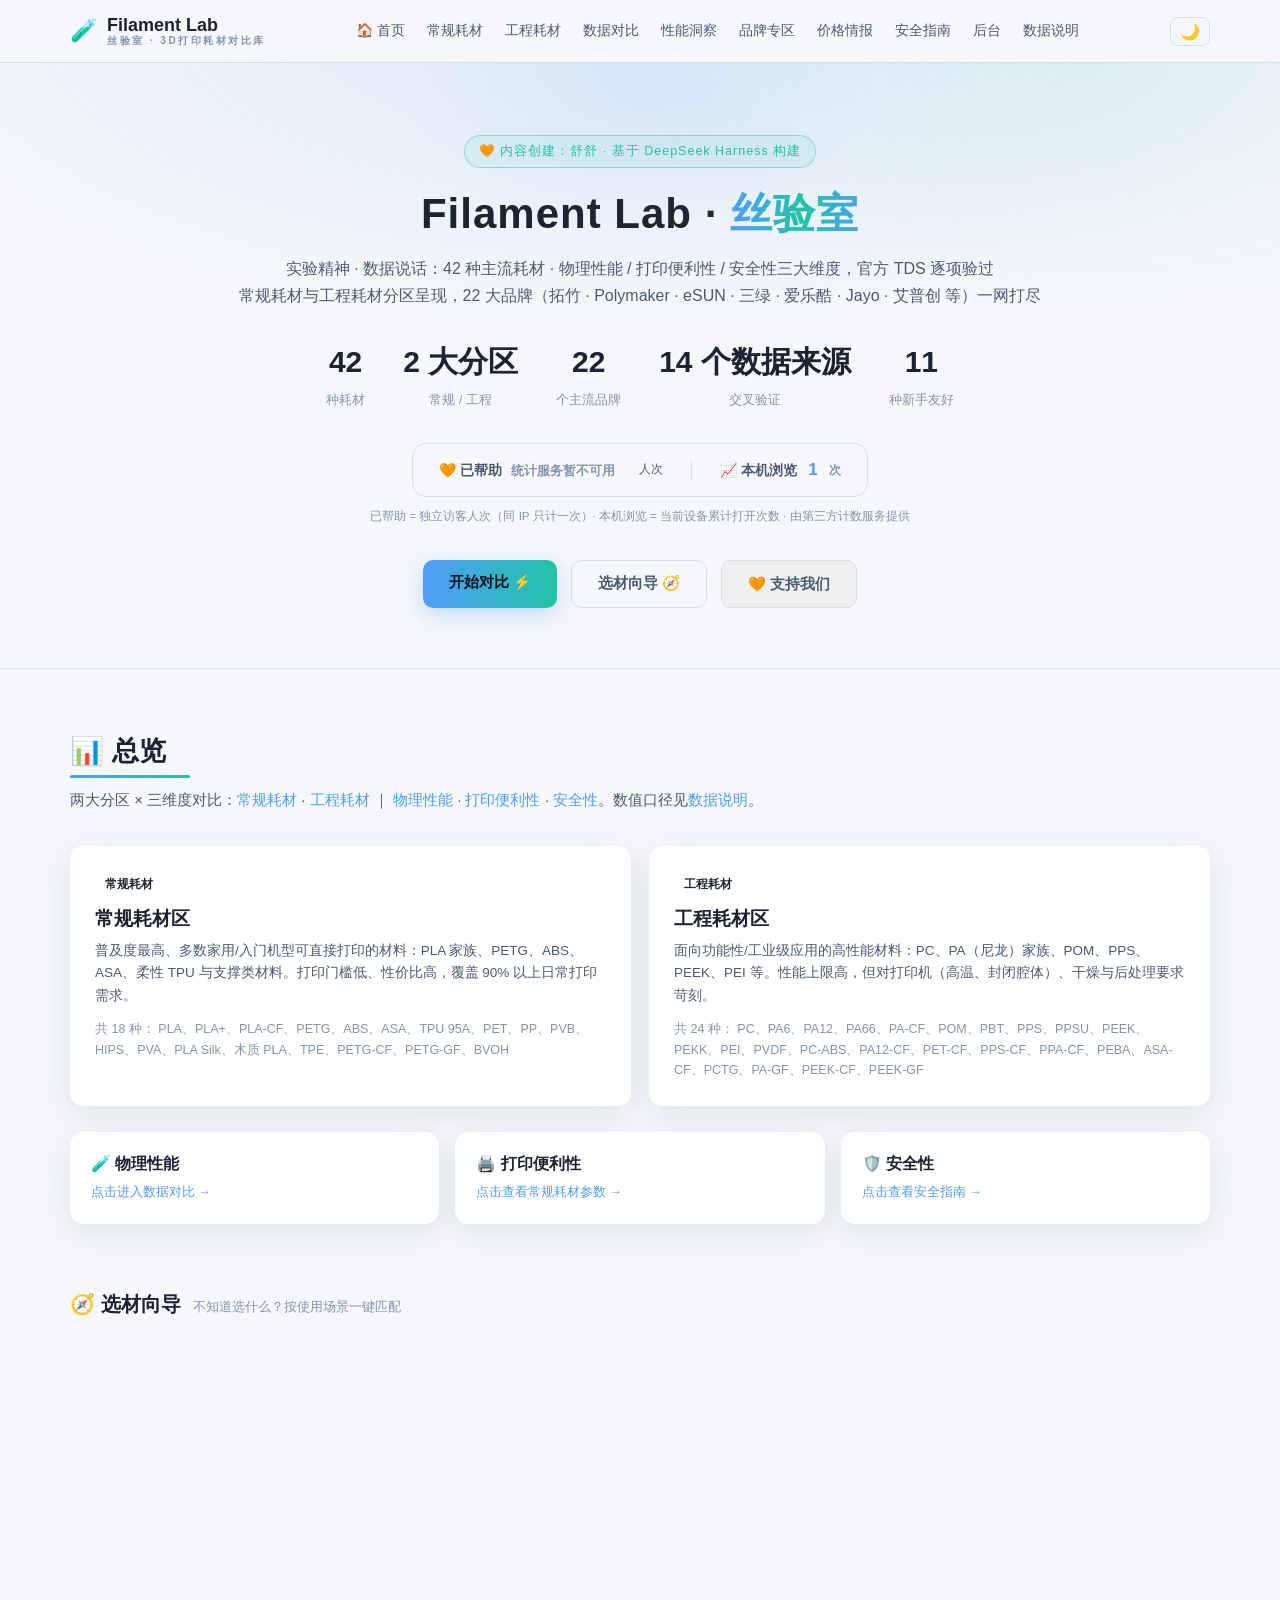
==== commit 01d82e37: "deploy performance and data audit upgrades Deploy mobile performance improvements, desktop interacti" ====
--- a/index.html
+++ b/index.html
@@ -889,6 +889,7 @@
 .price-fallback, .price-derived { color:var(--accent); font-size:11.5px; }
 .price-date { font-variant-numeric:tabular-nums; white-space:nowrap; }
 .price-verified { display:inline-flex; align-items:center; justify-content:center; width:16px; height:16px; border-radius:50%; background:rgba(61,220,132,.16); color:var(--ok); font-size:10px; font-weight:800; vertical-align:1px; cursor:help; }
+.price-history { display:inline-flex; align-items:center; justify-content:center; min-width:28px; height:16px; padding:0 4px; border-radius:4px; background:rgba(249,165,79,.14); color:var(--accent); font-size:10px; font-weight:700; vertical-align:1px; cursor:help; }
 .price-derived-note { margin-top:8px; }
 .pr-derived { border-style:dashed; }
 .price-empty { padding:22px !important; color:var(--text-faint); text-align:center; }
@@ -910,6 +911,19 @@
 }
 
 .na { color:var(--text-faint); cursor:help; }
+
+/* 移动端轻量渲染：保留颜色、层次和静态光感，停止非必要动画与局部光影 */
+@media (hover:none), (max-width:720px){
+  #aurora, #glowLayer, #flowLayer { display:none !important; }
+  .hero::before, .hero::after, .hero .grad, .btn-primary::after, .sec-title::after {
+    animation:none !important;
+  }
+  .mat-card::after, .zone-card::after, .dim-card::after, .brand-card::after,
+  .guide-card::after, .col::after { display:none; }
+  .reveal { opacity:1; transform:none; transition:none; }
+  .mat-card:hover, .brand-card:hover, .zone-card:hover, .guide-card:hover,
+  .app-card:hover { transform:none; }
+}
 
 </style>
 </head>
@@ -996,8 +1010,14 @@
 
 
   <!-- ===== 二级模块容器（进入时才渲染/显示） ===== -->
-  <div id="moduleViews">
-
+  <!-- 二级页顶栏放在模块内容之前，进入模块即可看到返回和说明入口 -->
+  <div class="module-topbar" id="moduleTopbar" style="display:none">
+    <div class="container module-topbar-inner">
+      <button class="btn btn-ghost btn-sm" data-home>← 返回首页</button>
+      <span class="module-crumb" id="moduleCrumb"></span>
+      <span class="module-actions"><button class="btn btn-ghost btn-sm" data-openmethod>📚 数据说明</button></span>
+    </div>
+  </div>
   <!-- 二级菜单入口 -->
   <section class="section section-alt" id="appgrid">
     <div class="container">
@@ -1015,6 +1035,8 @@
       </div>
     </div>
   </section>
+
+  <div id="moduleViews">
 
   <section class="module section section-alt" data-module="zone-standard" id="zone-standard">
     <div class="container">
@@ -1098,17 +1120,17 @@
   <section class="module section section-alt" data-module="prices" id="prices">
     <div class="container">
       <h2 class="sec-title">💰 价格情报</h2>
-      <p class="sec-desc" id="priceDesc">品牌 × 耗材电商价格对比（京东/天猫官方旗舰店）：原价 · 到手价 · 每kg价 · 史低 · 优惠。📚 调研方法详见<a href="#" data-openmethod>数据说明</a>。</p>
+      <p class="sec-desc" id="priceDesc">品牌 × 耗材价格参考：原价 · 到手价 · 每kg价 · 史低 · 优惠。当前官方页复核价与历史促销快照分开标注，购买前请以来源页实时信息为准。📚 调研方法详见<a href="#" data-openmethod>数据说明</a>。</p>
       <div class="filter-bar" id="priceFilter"><!-- JS 价格筛选 --></div>
       <div class="price-summary" id="priceSummary"><!-- JS 性价比排行 --></div>
       <div class="table-wrap" style="margin-top:18px">
-        <h3>📊 价格区间速览（每公斤价 · 有官方记录才显示）</h3>
+        <h3>📊 价格区间速览（每公斤价 · 当前与历史参考价均标注）</h3>
         <div id="priceRanges"></div>
       </div>
       <div class="table-wrap">
         <h3>品牌 × 耗材 价格明细（点击表头排序）</h3>
         <div class="table-scroll" id="priceTable"></div>
-        <p class="hint" style="margin-top:10px">📌 数据口径：价格仅收录品牌官方店铺（京东/天猫官方旗舰店、品牌官方商城），店铺名均经比价站详情页核实；1688 批量价、天猫精选/工厂渠道、克重存疑与店铺未核实记录已全部清洗。可用“只看官方店/直营”筛选；带 * 的每kg价按商品标题明确克重折算，活动价以商品页实时价为准。详见<a href="#" data-openmethod>数据说明 → 价格调研说明</a>。</p>
+        <p class="hint" style="margin-top:10px">📌 数据口径：价格记录分为当前官方商品页复核价与历史促销快照；历史快照链接可能来自第三方聚合页，只用于参考，不能视为当前实时价。1688 批量价、天猫精选/工厂渠道、克重存疑与店铺未核实记录已清洗。可用“只看官方店/直营”筛选；带 * 的每kg价按商品标题明确克重折算，活动价以商品页实时价为准。详见<a href="#" data-openmethod>数据说明 → 价格调研说明</a>。</p>
       </div>
 
     </div>
@@ -1137,14 +1159,6 @@
 
   </div>
 
-  <!-- 二级页顶栏 -->
-  <div class="module-topbar" id="moduleTopbar" style="display:none">
-    <div class="container module-topbar-inner">
-      <button class="btn btn-ghost btn-sm" data-home>← 返回首页</button>
-      <span class="module-crumb" id="moduleCrumb"></span>
-      <span class="module-actions"><button class="btn btn-ghost btn-sm" data-openmethod>📚 数据说明</button></span>
-    </div>
-  </div>
 </main>
 
 
@@ -1279,7 +1293,7 @@
   </div>
 </div>
 
-<script src="js/data.js?v=20260817.8" defer></script>
-<script src="js/app.js?v=20260817.7" defer></script>
+<script src="js/data.js?v=20260905.2" defer></script>
+<script src="js/app.js?v=20260905.1" defer></script>
 </body>
 </html>
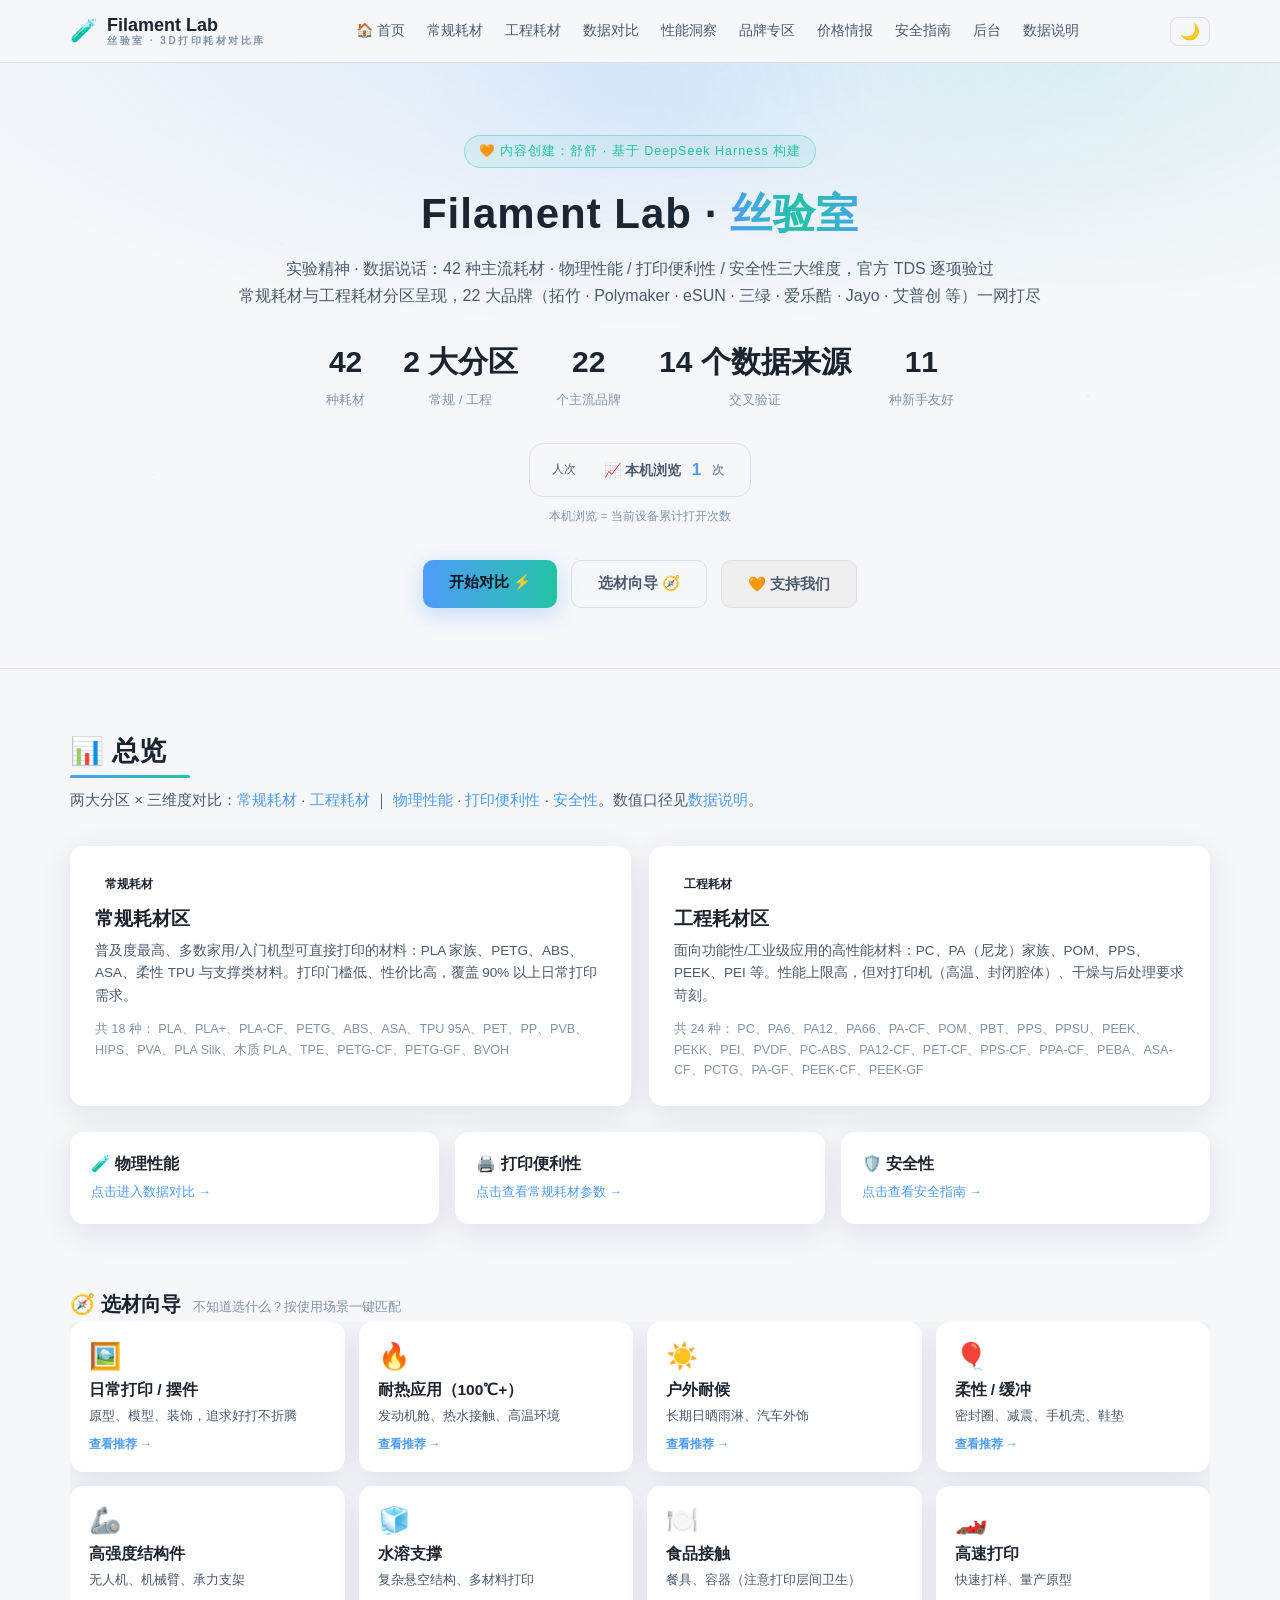
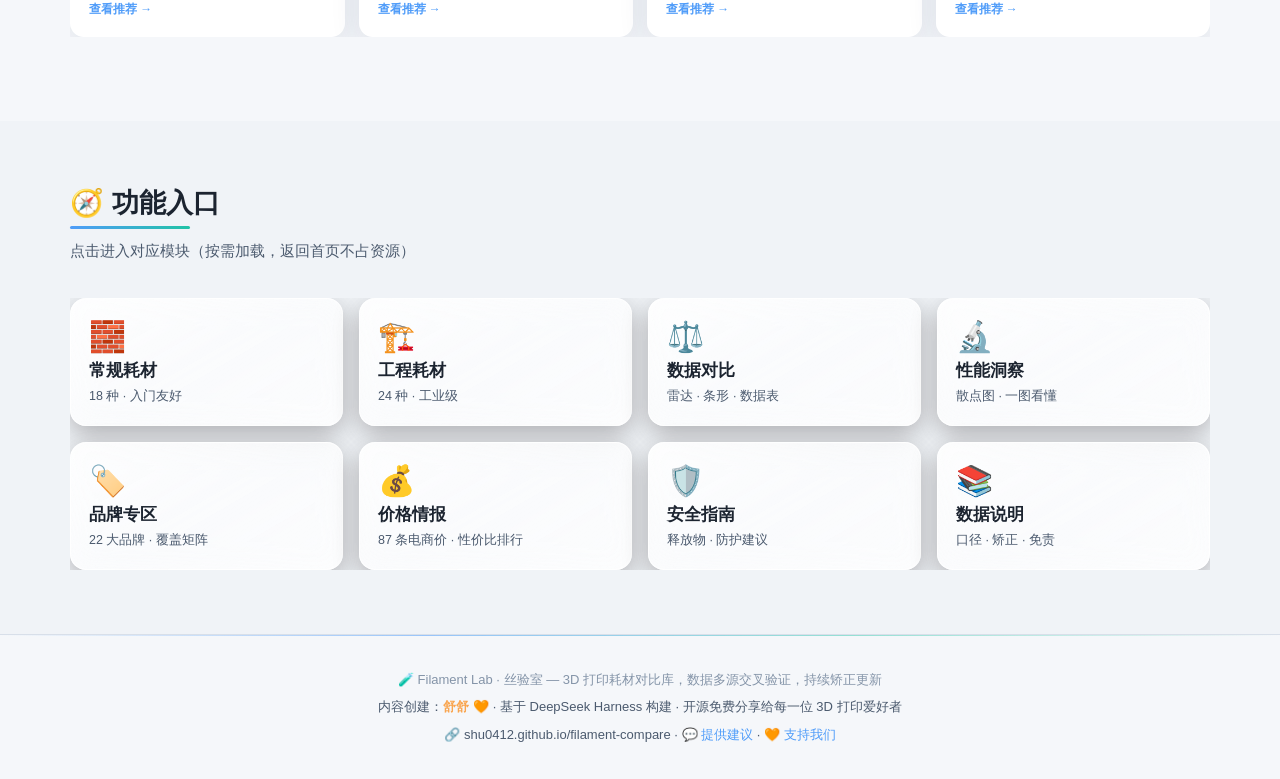
==== commit 407e97d3: "show traceable historical low prices Add traceable historical low-price records, evidence levels, da" ====
--- a/index.html
+++ b/index.html
@@ -890,6 +890,11 @@
 .price-date { font-variant-numeric:tabular-nums; white-space:nowrap; }
 .price-verified { display:inline-flex; align-items:center; justify-content:center; width:16px; height:16px; border-radius:50%; background:rgba(61,220,132,.16); color:var(--ok); font-size:10px; font-weight:800; vertical-align:1px; cursor:help; }
 .price-history { display:inline-flex; align-items:center; justify-content:center; min-width:28px; height:16px; padding:0 4px; border-radius:4px; background:rgba(249,165,79,.14); color:var(--accent); font-size:10px; font-weight:700; vertical-align:1px; cursor:help; }
+.price-history-wrap { margin-top:18px; }
+.price-history-table { min-width:760px; }
+.price-history-table .cell-best { color:var(--accent); }
+.history-note { color:var(--text-faint); font-size:11px; }
+.price-low-meta { display:block; color:var(--text-faint); font-size:10px; font-weight:400; margin-top:2px; }
 .price-derived-note { margin-top:8px; }
 .pr-derived { border-style:dashed; }
 .price-empty { padding:22px !important; color:var(--text-faint); text-align:center; }
@@ -1123,6 +1128,7 @@
       <p class="sec-desc" id="priceDesc">品牌 × 耗材价格参考：原价 · 到手价 · 每kg价 · 史低 · 优惠。当前官方页复核价与历史促销快照分开标注，购买前请以来源页实时信息为准。📚 调研方法详见<a href="#" data-openmethod>数据说明</a>。</p>
       <div class="filter-bar" id="priceFilter"><!-- JS 价格筛选 --></div>
       <div class="price-summary" id="priceSummary"><!-- JS 性价比排行 --></div>
+      <div id="priceHistory"><!-- JS 可追溯史低记录 --></div>
       <div class="table-wrap" style="margin-top:18px">
         <h3>📊 价格区间速览（每公斤价 · 当前与历史参考价均标注）</h3>
         <div id="priceRanges"></div>
@@ -1293,7 +1299,7 @@
   </div>
 </div>
 
-<script src="js/data.js?v=20260905.2" defer></script>
-<script src="js/app.js?v=20260905.1" defer></script>
+<script src="js/data.js?v=20260905.3" defer></script>
+<script src="js/app.js?v=20260905.2" defer></script>
 </body>
 </html>
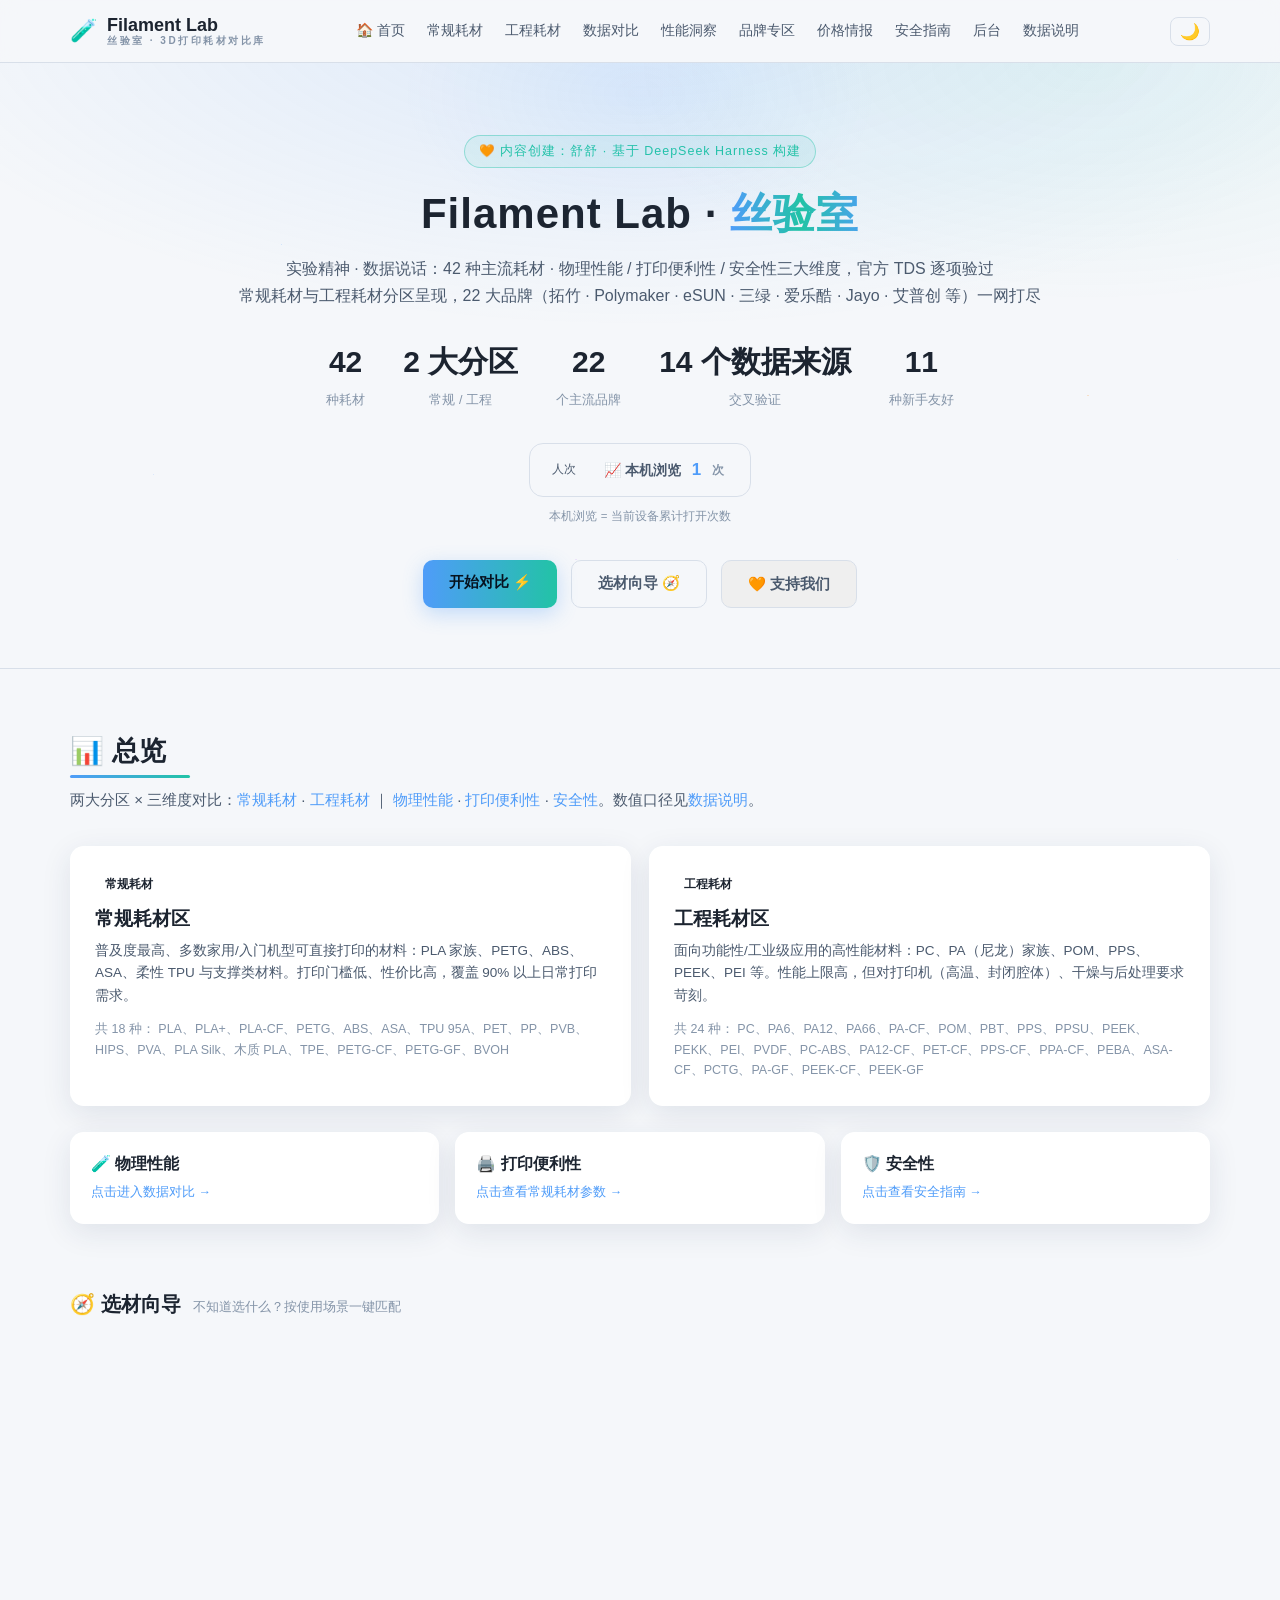
==== commit 6d5bbbde: "publish complete low-price coverage Publish the complete 22-group low-price coverage and the 2026-09" ====
--- a/index.html
+++ b/index.html
@@ -1125,7 +1125,7 @@
   <section class="module section section-alt" data-module="prices" id="prices">
     <div class="container">
       <h2 class="sec-title">💰 价格情报</h2>
-      <p class="sec-desc" id="priceDesc">品牌 × 耗材价格参考：原价 · 到手价 · 每kg价 · 史低 · 优惠。当前官方页复核价与历史促销快照分开标注，购买前请以来源页实时信息为准。📚 调研方法详见<a href="#" data-openmethod>数据说明</a>。</p>
+      <p class="sec-desc" id="priceDesc">品牌 × 耗材价格参考：原价 · 到手价 · 每kg价 · 史低/近90天低价 · 优惠。每条价格底线都标注记录日期与更新时间；当前官方页复核价与历史促销快照分开标注，购买前请以来源页实时信息为准。📚 调研方法详见<a href="#" data-openmethod>数据说明</a>。</p>
       <div class="filter-bar" id="priceFilter"><!-- JS 价格筛选 --></div>
       <div class="price-summary" id="priceSummary"><!-- JS 性价比排行 --></div>
       <div id="priceHistory"><!-- JS 可追溯史低记录 --></div>
@@ -1136,7 +1136,7 @@
       <div class="table-wrap">
         <h3>品牌 × 耗材 价格明细（点击表头排序）</h3>
         <div class="table-scroll" id="priceTable"></div>
-        <p class="hint" style="margin-top:10px">📌 数据口径：价格记录分为当前官方商品页复核价与历史促销快照；历史快照链接可能来自第三方聚合页，只用于参考，不能视为当前实时价。1688 批量价、天猫精选/工厂渠道、克重存疑与店铺未核实记录已清洗。可用“只看官方店/直营”筛选；带 * 的每kg价按商品标题明确克重折算，活动价以商品页实时价为准。详见<a href="#" data-openmethod>数据说明 → 价格调研说明</a>。</p>
+        <p class="hint" style="margin-top:10px">📌 数据口径：价格记录分为当前官方商品页复核价与历史促销快照；史低/近90天低价覆盖价格页全部品牌×材料组合，近90天窗口为2026-06-07至2026-09-05，更新日期统一为2026-09-05。历史快照链接可能来自第三方聚合页，只用于参考，不能视为当前实时价。1688 批量价、天猫精选/工厂渠道、克重存疑与店铺未核实记录已清洗。可用“只看官方店/直营”筛选；带 * 的每kg价按商品标题明确克重折算，活动价以商品页实时价为准。详见<a href="#" data-openmethod>数据说明 → 价格调研说明</a>。</p>
       </div>
 
     </div>
@@ -1299,7 +1299,7 @@
   </div>
 </div>
 
-<script src="js/data.js?v=20260905.3" defer></script>
-<script src="js/app.js?v=20260905.2" defer></script>
+<script src="js/data.js?v=20260905.4" defer></script>
+<script src="js/app.js?v=20260905.3" defer></script>
 </body>
 </html>
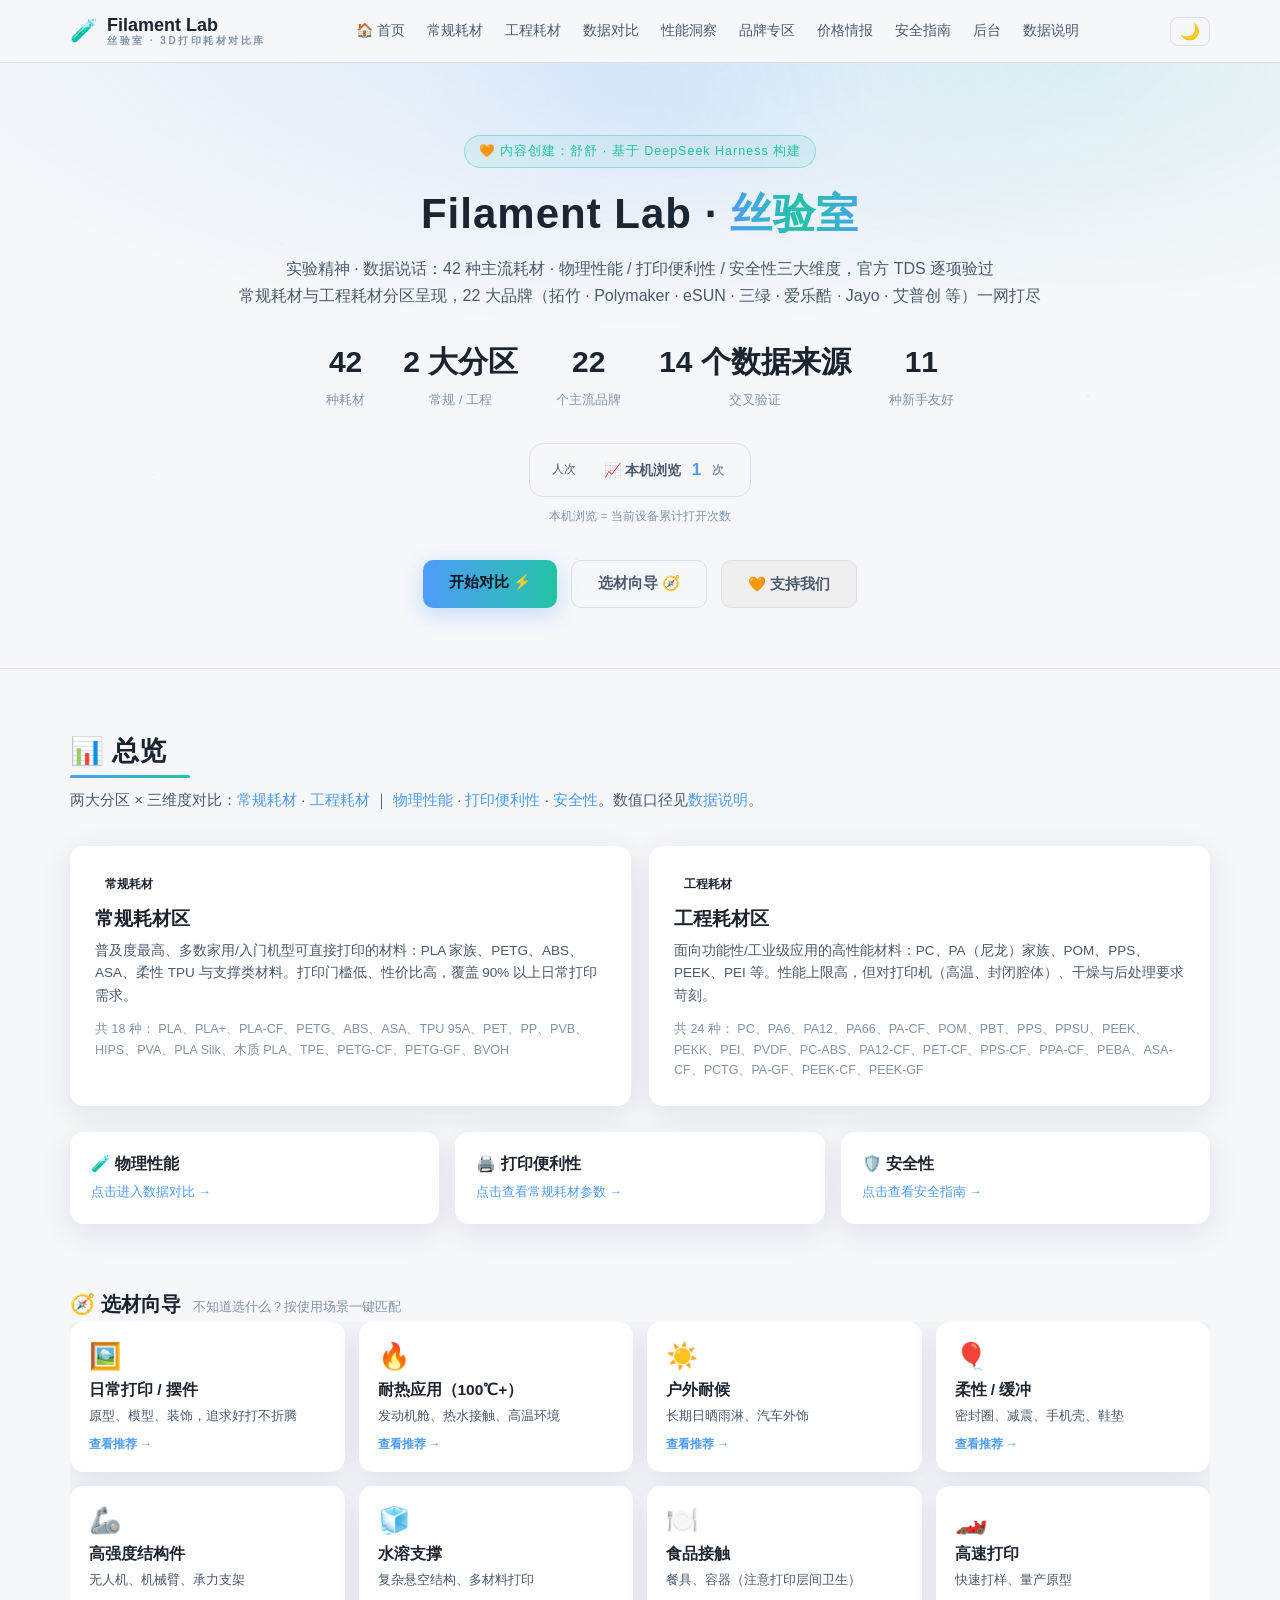
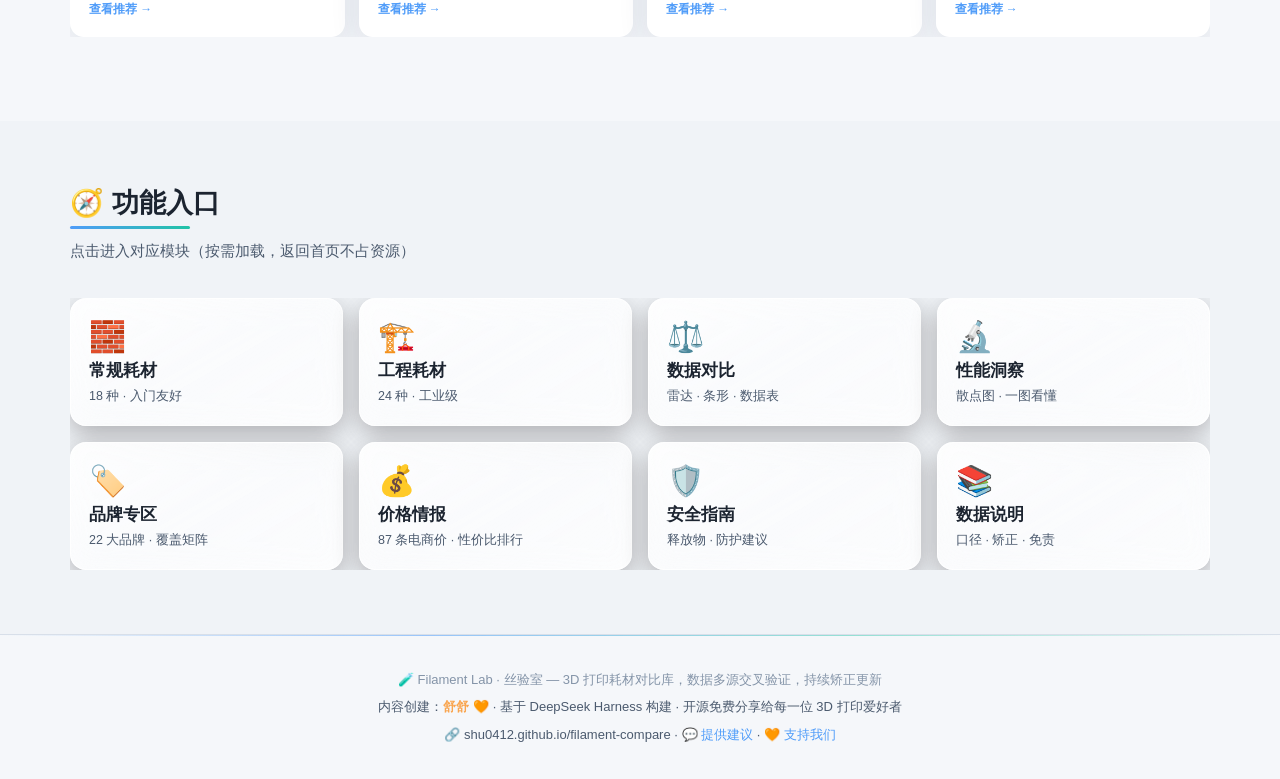
==== commit cb9b6e22: "bust price data cache" ====
--- a/index.html
+++ b/index.html
@@ -1299,7 +1299,7 @@
   </div>
 </div>
 
-<script src="js/data.js?v=20260905.4" defer></script>
+<script src="js/data.js?v=20260905.5" defer></script>
 <script src="js/app.js?v=20260905.3" defer></script>
 </body>
 </html>
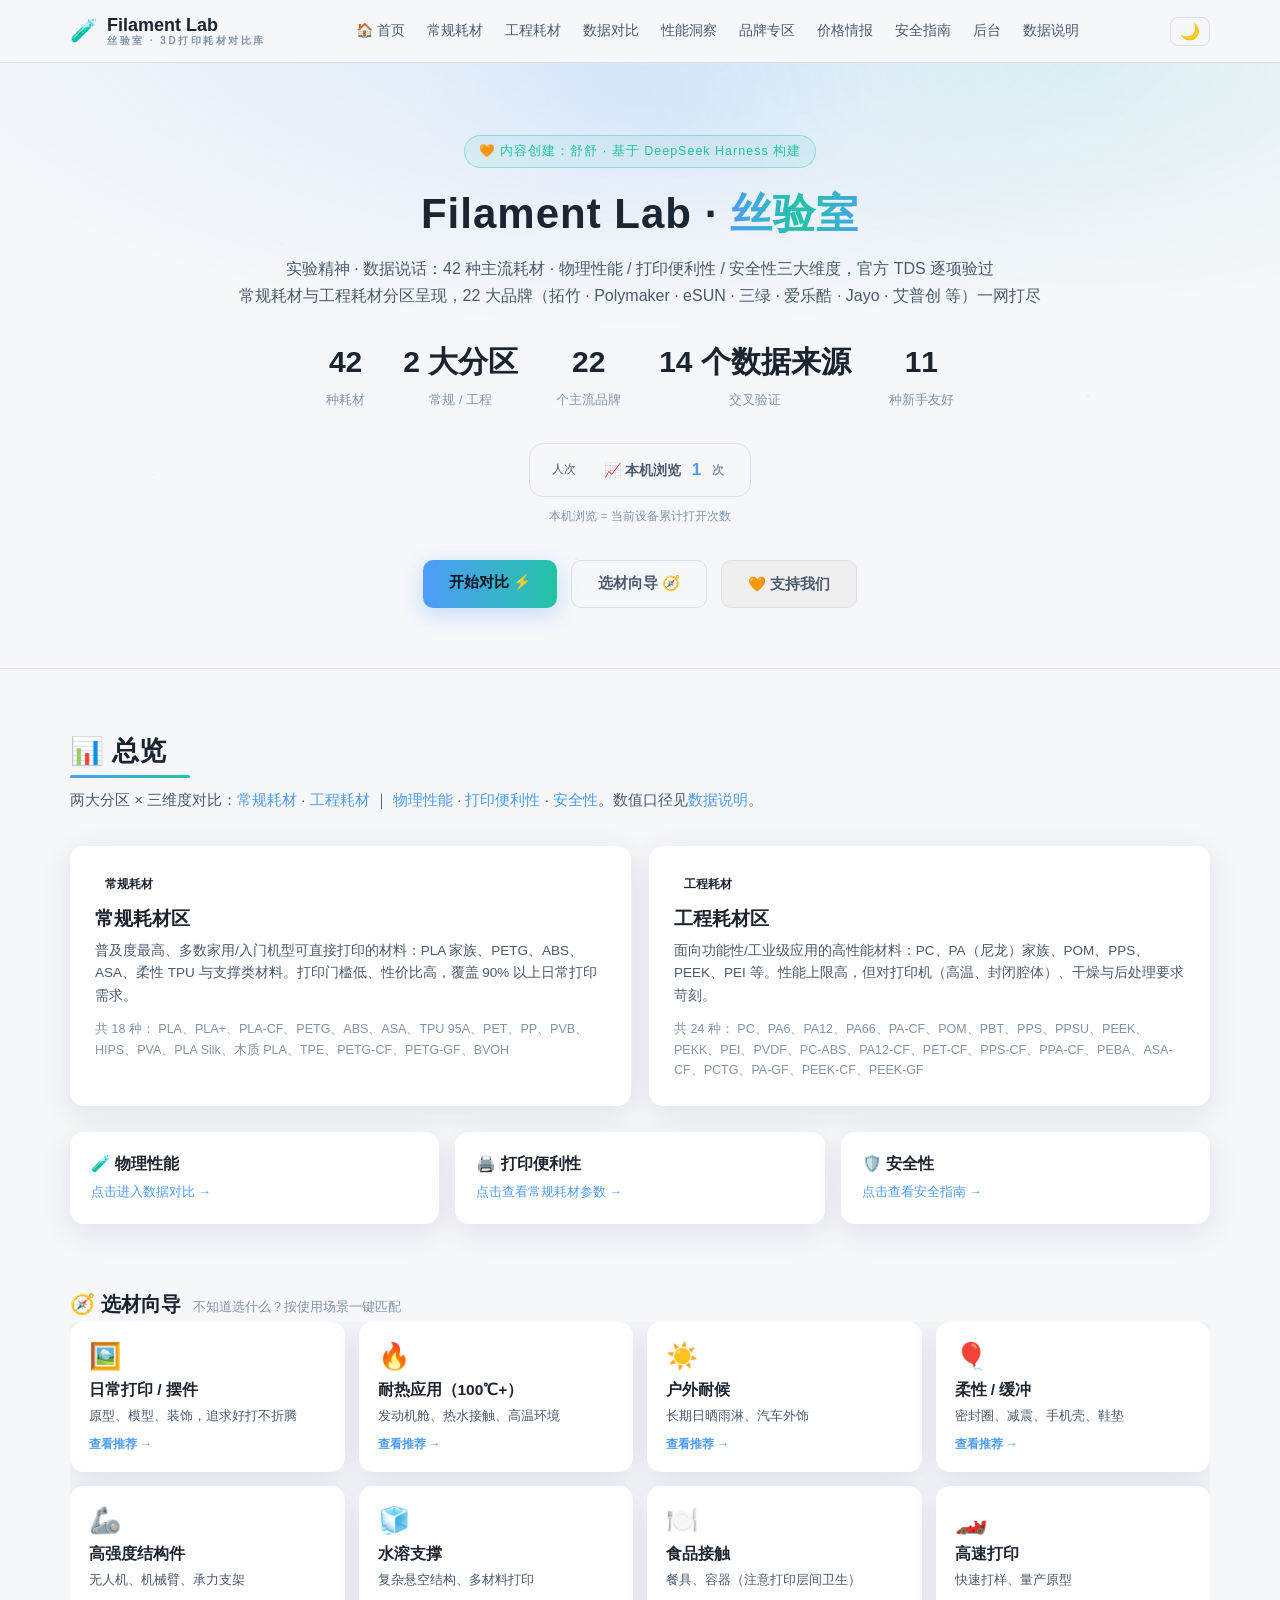
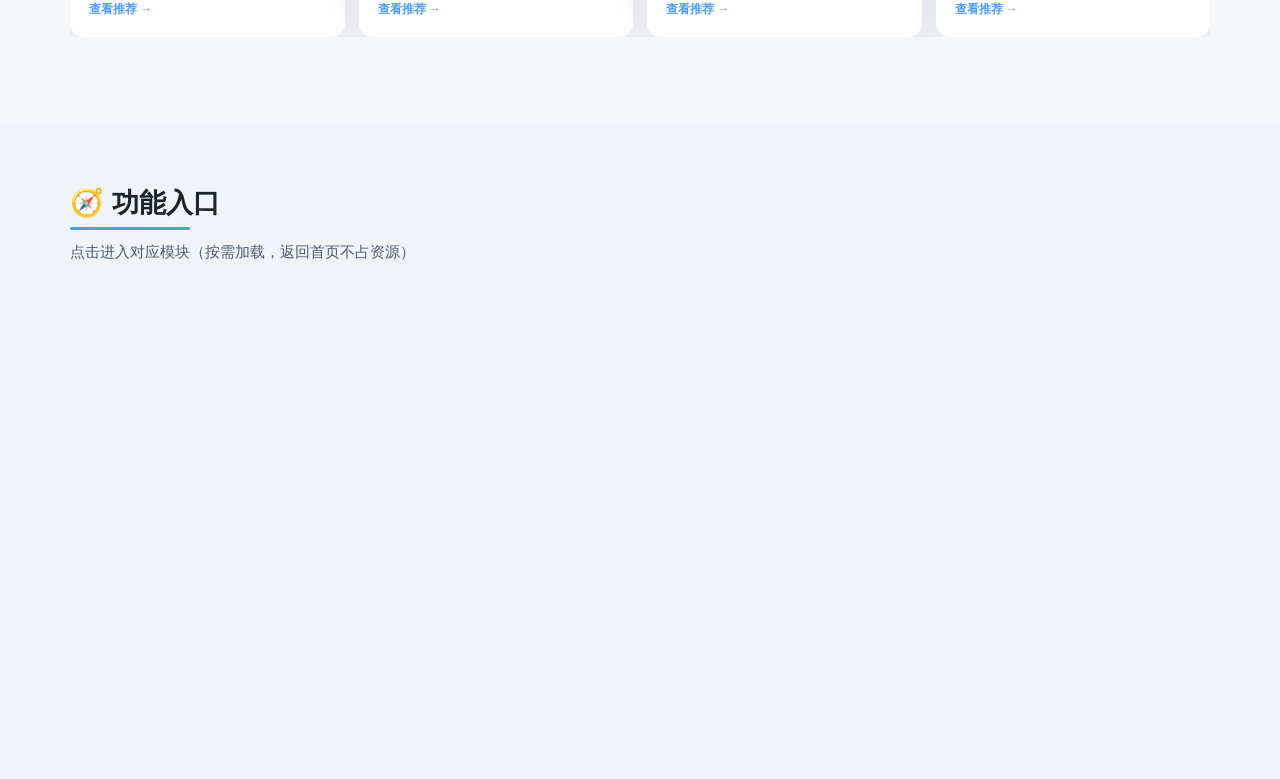
==== commit 53c1358e: "同步首页数据说明与价格口径 更新价格记录数量、更新时间与首页说明，确保与最新数据一致。" ====
--- a/index.html
+++ b/index.html
@@ -1034,7 +1034,7 @@
         <button class="app-card" data-mod="compare"><span class="app-icon">⚖️</span><b>数据对比</b><small>雷达 · 条形 · 数据表</small></button>
         <button class="app-card" data-mod="insights"><span class="app-icon">🔬</span><b>性能洞察</b><small>散点图 · 一图看懂</small></button>
         <button class="app-card" data-mod="brands"><span class="app-icon">🏷️</span><b>品牌专区</b><small>22 大品牌 · 覆盖矩阵</small></button>
-        <button class="app-card" data-mod="prices"><span class="app-icon">💰</span><b>价格情报</b><small>87 条电商价 · 性价比排行</small></button>
+        <button class="app-card" data-mod="prices"><span class="app-icon">💰</span><b>价格情报</b><small>30 条价格记录 · 性价比排行</small></button>
         <button class="app-card" data-mod="safety"><span class="app-icon">🛡️</span><b>安全指南</b><small>释放物 · 防护建议</small></button>
         <button class="app-card" data-openmethod><span class="app-icon">📚</span><b>数据说明</b><small>口径 · 矫正 · 免责</small></button>
       </div>
@@ -1125,7 +1125,7 @@
   <section class="module section section-alt" data-module="prices" id="prices">
     <div class="container">
       <h2 class="sec-title">💰 价格情报</h2>
-      <p class="sec-desc" id="priceDesc">品牌 × 耗材价格参考：原价 · 到手价 · 每kg价 · 史低/近90天低价 · 优惠。每条价格底线都标注记录日期与更新时间；当前官方页复核价与历史促销快照分开标注，购买前请以来源页实时信息为准。📚 调研方法详见<a href="#" data-openmethod>数据说明</a>。</p>
+      <p class="sec-desc" id="priceDesc">品牌 × 耗材价格参考：原价/划线价 · 到手价 · 每kg价 · 史低/近90天低价（统一按元/kg） · 优惠。每条记录都标注记录日期与更新时间；当前官方页复核价、历史促销快照和原价补全依据分开标注，购买前请以来源页实时信息为准。📚 调研方法详见<a href="#" data-openmethod>数据说明</a>。</p>
       <div class="filter-bar" id="priceFilter"><!-- JS 价格筛选 --></div>
       <div class="price-summary" id="priceSummary"><!-- JS 性价比排行 --></div>
       <div id="priceHistory"><!-- JS 可追溯史低记录 --></div>
@@ -1293,7 +1293,7 @@
     <button class="app-card app-card-sm" data-mod="compare"><span class="app-icon">⚖️</span><b>数据对比</b><small>雷达·表格</small></button>
     <button class="app-card app-card-sm" data-mod="insights"><span class="app-icon">🔬</span><b>性能洞察</b><small>散点图</small></button>
     <button class="app-card app-card-sm" data-mod="brands"><span class="app-icon">🏷️</span><b>品牌专区</b><small>22 品牌</small></button>
-    <button class="app-card app-card-sm" data-mod="prices"><span class="app-icon">💰</span><b>价格情报</b><small>87 条</small></button>
+    <button class="app-card app-card-sm" data-mod="prices"><span class="app-icon">💰</span><b>价格情报</b><small>30 条</small></button>
     <button class="app-card app-card-sm" data-mod="safety"><span class="app-icon">🛡️</span><b>安全指南</b><small>防护</small></button>
     <button class="app-card app-card-sm" data-openmethod><span class="app-icon">📚</span><b>数据说明</b><small>口径</small></button>
   </div>
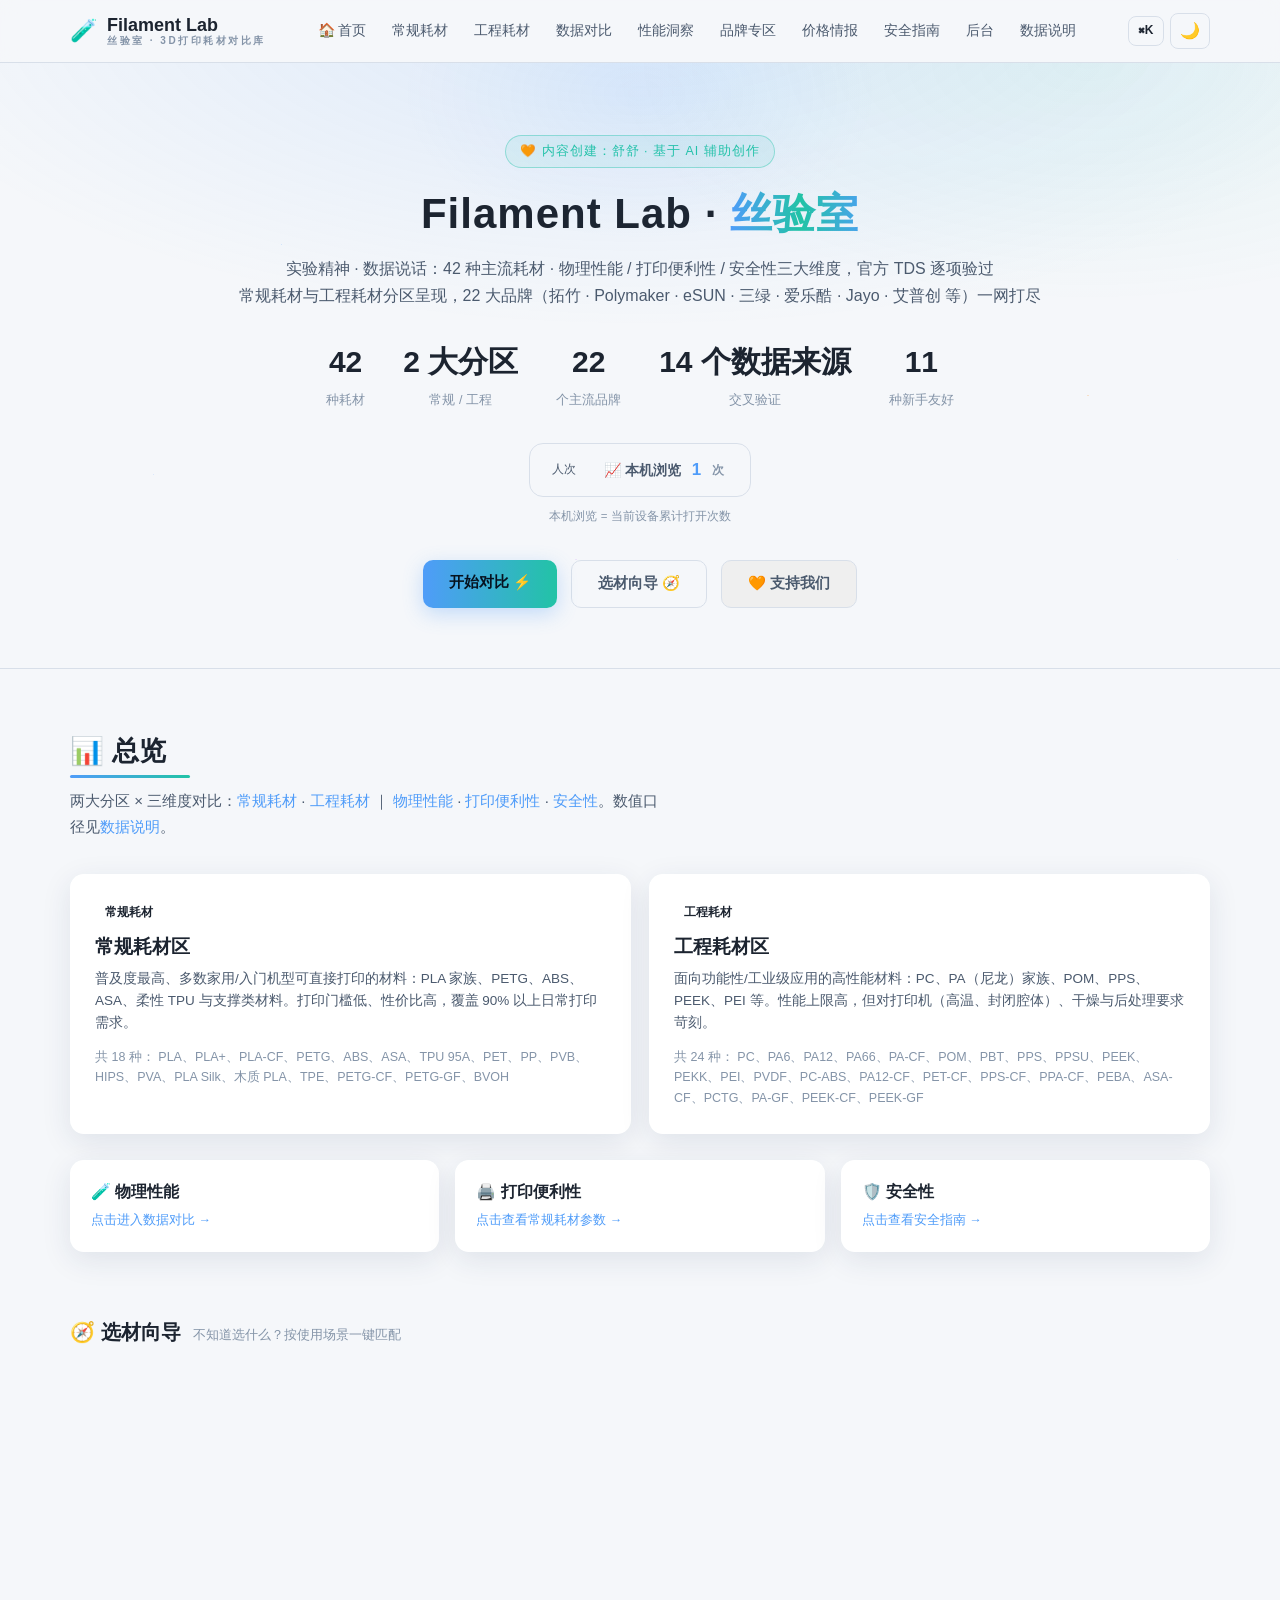
==== commit 9f64776a: "Sync local site optimization to index" ====
--- a/index.html
+++ b/index.html
@@ -1,7 +1,7 @@
 <!DOCTYPE html>
 <!-- ============================================================
   Filament Lab · 丝验室 · 3D 打印耗材对比库
-  内容创建：舒舒（基于 DeepSeek Harness 构建）
+  内容创建：舒舒（基于 AI 辅助创作）
   开源免费，仅供学习交流；转载数据请注明出处
 ============================================================ -->
 <html lang="zh-CN">
@@ -9,7 +9,7 @@
 <meta charset="UTF-8">
 <meta name="viewport" content="width=device-width, initial-scale=1.0">
 <meta name="author" content="舒舒">
-<meta name="generator" content="DeepSeek Harness">
+<meta name="generator" content="AI-assisted · filament-lab">
 <meta property="og:title" content="Filament Lab · 丝验室 — 3D 打印耗材对比库（42 种耗材 · 22 大品牌）">
 <meta property="og:description" content="物理性能 × 打印便利性 × 安全性全维度对比，官方 TDS 多源交叉验证，每次更新矫正留痕。内容创建：舒舒，开源免费。">
 <meta property="og:type" content="website">
@@ -27,7 +27,7 @@
 <style>
 /* ============================================================
  * Filament DB · 主流 3D 打印耗材对比库
- * 内容创建：舒舒（基于 DeepSeek Harness 构建）
+ * 内容创建：舒舒（基于 AI 辅助创作）
  * 开源免费，仅供学习交流；转载数据请注明出处
  * ============================================================ */
 /* ===== Filament DB · 样式表 ===== */
@@ -50,11 +50,28 @@
   --shadow: 0 8px 30px rgba(0,0,0,.35);
   --font: "PingFang SC","Hiragino Sans GB","Microsoft YaHei","Noto Sans CJK SC",-apple-system,"Segoe UI",Roboto,sans-serif;
   --mono: "SF Mono","JetBrains Mono",Menlo,Consolas,monospace;
+  /* ===== 设计 token（2026-09-08 二轮统一） ===== */
+  --r-xs:6px; --r-sm:10px; --r-md:14px; --r-lg:18px; --r-pill:999px;
+  --sp-1:4px; --sp-2:8px; --sp-3:12px; --sp-4:16px; --sp-5:20px; --sp-6:24px; --sp-8:32px; --sp-10:40px;
+  --shadow-sm:0 1px 3px rgba(0,0,0,.16); --shadow-md:0 8px 30px rgba(0,0,0,.32); --shadow-lg:0 16px 50px rgba(0,0,0,.42);
+  --ease:cubic-bezier(.2,.7,.2,1);
+  --glass-hi:rgba(255,255,255,.11);
 }
 * { margin:0; padding:0; box-sizing:border-box; }
 html { scroll-behavior:smooth; scroll-padding-top:72px; }
-html, body { max-width:100%; overflow-x:hidden; }
-body { background:var(--bg); color:var(--text); font-family:var(--font); line-height:1.65; font-size:15px; }
+html, body { max-width:100%; overflow-x:clip; }
+/* overflow-x:clip 不产生滚动容器，吸顶(position:sticky)才能生效；
+   旧浏览器回退到 hidden（横向无溢出风险已由布局验证为 0） */
+@supports not (overflow: clip) { html, body { overflow-x:hidden; } }
+body { background:var(--bg); color:var(--text); font-family:var(--font); line-height:1.65; font-size:15px; -webkit-font-smoothing:antialiased; text-rendering:optimizeLegibility; }
+html { color-scheme:dark; }
+html[data-theme="light"] { color-scheme:light; }
+/* 表单控件统一继承字体，避免浏览器默认样式破坏排版层级 */
+button, input, select, textarea { font:inherit; letter-spacing:inherit; }
+button { cursor:pointer; }
+/* 数值统一等宽数字（表格/图表/价格），避免抖动 */
+table.data-table td, .price-table td, .bar-val, .pr-range, .price-coverage b, .hstat b,
+.rank-avg, .price-low-meta, .pd-scale, .cell-mono, .score-badge, .live-num { font-variant-numeric:tabular-nums; }
 a { color:var(--primary); text-decoration:none; }
 a:hover { text-decoration:underline; }
 .container { max-width:1180px; margin:0 auto; padding:0 20px; }
@@ -153,10 +170,12 @@
 
 /* ===== 对比工具 ===== */
 .compare-layout { display:grid; grid-template-columns:300px 1fr; gap:22px; margin-bottom:30px; }
-.compare-panel { background:var(--bg-card); border:1px solid var(--border); border-radius:var(--radius); padding:20px; align-self:start; position:sticky; top:80px; }
+.compare-panel { background:var(--bg-card); border:1px solid var(--border); border-radius:var(--radius); padding:20px; align-self:start; position:sticky; top:128px; }
+/* 首列吸顶 z 见 .table-sticky-first；横滑容器防滚动链 */
+.table-scroll { overflow-x:auto; overscroll-behavior-x:contain; }
 .compare-panel h3 { font-size:14px; color:var(--text-dim); margin:14px 0 10px; letter-spacing:.5px; }
 .compare-panel h3:first-child { margin-top:0; }
-.chips { display:flex; flex-wrap:wrap; gap:8px; max-height:300px; overflow-y:auto; padding-right:4px; }
+.chips { display:flex; flex-wrap:wrap; gap:8px; max-height:300px; overflow-y:auto; overscroll-behavior:contain; padding-right:4px; }
 .chip { display:inline-flex; align-items:center; gap:6px; font-size:12.5px; padding:6px 12px; border-radius:999px; border:1px solid var(--border); background:rgba(255,255,255,.03); color:var(--text-dim); cursor:pointer; user-select:none; transition:.15s; }
 .chip:hover { border-color:var(--primary); color:var(--text); }
 .chip.on { background:var(--mat-color,var(--primary)); border-color:transparent; color:#06121f; font-weight:700; }
@@ -182,7 +201,9 @@
 .table-wrap h3 { font-size:15px; margin-bottom:14px; color:var(--text-dim); }
 .table-scroll { overflow-x:auto; }
 table.data-table { width:100%; border-collapse:collapse; font-size:12.8px; min-width:900px; }
-table.data-table th { position:sticky; top:0; background:#1d2736; color:var(--text-dim); font-weight:600; padding:9px 10px; text-align:center; border-bottom:1px solid var(--border); cursor:pointer; user-select:none; white-space:nowrap; }
+/* 表头在 .table-scroll 横滑容器内无法纵向吸顶（overflow-x 使容器成为纵滚容器），
+   横向可读性由「首列吸顶」（.table-sticky-first）承担；此处不再声明无效的纵向 sticky */
+table.data-table th { background:#1d2736; color:var(--text-dim); font-weight:600; padding:9px 10px; text-align:center; border-bottom:1px solid var(--border); cursor:pointer; user-select:none; white-space:nowrap; }
 table.data-table th:hover { color:var(--primary); }
 table.data-table th.sorted { color:var(--primary); }
 table.data-table td { padding:8px 10px; text-align:center; border-bottom:1px solid rgba(255,255,255,.05); color:var(--text-dim); white-space:nowrap; }
@@ -580,12 +601,10 @@
   border:1px solid rgba(255,255,255,.9);
   box-shadow:inset 0 1px 0 rgba(255,255,255,1), 0 6px 22px rgba(40,60,100,.1);
 }
-html[data-theme="light"] table.data-table th { background:rgba(233,238,245,.75); }
-/* 移动端性能：降低模糊 */
+html[data-theme="light"] table.data-table th { background:rgba(233,238,245,.97); }
+/* 移动端性能：极光层已整体隐藏，无需再对 blob 做大半径模糊（原 filter:blur(60px) 是纯开销） */
 @media (max-width:720px){
-  .mat-card, .brand-card, .zone-card, .dim-card, .guide-card, .chart-wrap, .compare-panel { backdrop-filter:blur(8px) saturate(150%); -webkit-backdrop-filter:blur(8px) saturate(150%); }
-  .table-wrap, .method-card, .modal, .filter-bar { backdrop-filter:blur(6px); -webkit-backdrop-filter:blur(6px); }
-  #aurora .blob { filter:blur(60px); }
+  .table-wrap, .method-card, .modal, .filter-bar { backdrop-filter:none; -webkit-backdrop-filter:none; }
 }
 /* 减少动态偏好 */
 @media (prefers-reduced-motion: reduce){
@@ -593,19 +612,25 @@
   #glowLayer, #flowLayer { display:none; }
 }
 
-/* ---- 性能兜底：保留玻璃层级，但降低重复模糊与合成压力 ---- */
+/* ---- 性能兜底 v2（2026-09-08 重构）----
+ * 玻璃视觉由「渐变 + 高光描边 + 内阴影」承担，卡片不再挂 backdrop-filter：
+ * 卡片背后是近纯色背景，实时模糊的视觉收益≈0，但每张卡都是一块持续合成的模糊层。
+ * 仅保留少数「真正有内容从背后滚过」的元素的模糊：吸顶头部 / 模块顶栏 / 吸顶对比面板 / 弹窗遮罩。 */
 .site-header { backdrop-filter:blur(10px) saturate(1.25); -webkit-backdrop-filter:blur(10px) saturate(1.25); }
-.mat-card, .brand-card, .zone-card, .dim-card, .guide-card, .chart-wrap, .compare-panel {
-  backdrop-filter:blur(8px) saturate(135%);
-  -webkit-backdrop-filter:blur(8px) saturate(135%);
+.module-topbar { backdrop-filter:blur(10px); -webkit-backdrop-filter:blur(10px); }
+.compare-panel { backdrop-filter:blur(8px); -webkit-backdrop-filter:blur(8px); }
+.mat-card, .brand-card, .zone-card, .dim-card, .guide-card, .chart-wrap, .app-card {
+  backdrop-filter:none; -webkit-backdrop-filter:none;
 }
 .table-wrap, .method-card, .modal, .safety-tips, .guide-result, .filter-bar {
-  backdrop-filter:blur(6px) saturate(125%);
-  -webkit-backdrop-filter:blur(6px) saturate(125%);
-}
+  backdrop-filter:none; -webkit-backdrop-filter:none;
+}
+/* 表头吸顶：改为不透明底色，避免滚动透字（原来靠 blur 撑，代价高） */
+table.data-table th { background:#1d2736; }
+html[data-theme="light"] table.data-table th { background:#e9eef5; }
 .mat-grid, .brand-grid, .app-grid, .guide-grid, .table-wrap { content-visibility:auto; contain-intrinsic-size: 1px 720px; }
 body.perf-lite #aurora .blob, body.perf-lite #glowLayer, body.perf-lite #flowLayer { display:none; }
-/* ---- 中端设备（≤8 核/8GB）：保留玻璃质感，停用背景动画与鼠标光晕 ---- */
+/* ---- 中端设备（≤8 核/8GB）：停用背景动画与鼠标光晕 ---- */
 body.perf-mid #aurora .blob { animation-play-state:paused; }
 body.perf-mid #glowLayer { display:none; }
 
@@ -614,18 +639,12 @@
 body.perf-lite .compare-panel, body.perf-lite .table-wrap, body.perf-lite .method-card,
 body.perf-lite .modal, body.perf-lite .safety-tips, body.perf-lite .guide-result,
 body.perf-lite .filter-bar {
-  backdrop-filter:none !important;
-  -webkit-backdrop-filter:none !important;
   background:var(--bg-card);
   box-shadow:var(--shadow);
 }
-@media (prefers-reduced-motion: reduce), (max-width:720px) {
+@media (max-width:720px) {
   .site-header { backdrop-filter:blur(6px); -webkit-backdrop-filter:blur(6px); }
-  .mat-card, .brand-card, .zone-card, .dim-card, .guide-card, .chart-wrap, .compare-panel,
-  .table-wrap, .method-card, .modal, .safety-tips, .guide-result, .filter-bar {
-    backdrop-filter:none;
-    -webkit-backdrop-filter:none;
-  }
+  .module-topbar { backdrop-filter:blur(6px); -webkit-backdrop-filter:blur(6px); }
 }
 
 /* ---- 折叠栏 ---- */
@@ -696,32 +715,10 @@
   .method-duo { grid-template-columns:1fr; }
 }
 
-/* ---- 滚动期间降级：关闭 backdrop-filter，滚动停止 150ms 后恢复（性能优化，视觉基本不变） ---- */
-body.scrolling #aurora .blob { animation-play-state:paused; }
-body.scrolling .mat-card, body.scrolling .brand-card, body.scrolling .zone-card, body.scrolling .dim-card,
-body.scrolling .guide-card, body.scrolling .chart-wrap, body.scrolling .compare-panel,
-body.scrolling .table-wrap, body.scrolling .method-card, body.scrolling .modal, body.scrolling .safety-tips,
-body.scrolling .guide-result, body.scrolling .filter-bar {
-  backdrop-filter:none !important; -webkit-backdrop-filter:none !important;
-}
-body.scrolling .mat-card, body.scrolling .brand-card, body.scrolling .zone-card, body.scrolling .dim-card,
-body.scrolling .guide-card, body.scrolling .chart-wrap, body.scrolling .compare-panel {
-  background:linear-gradient(150deg, rgba(255,255,255,.14) 0%, rgba(255,255,255,.05) 55%, rgba(255,255,255,.08) 100%);
-}
-body.scrolling .table-wrap, body.scrolling .method-card, body.scrolling .modal, body.scrolling .safety-tips,
-body.scrolling .guide-result, body.scrolling .filter-bar {
-  background:rgba(20,28,40,.96);
-}
-html[data-theme="light"] body.scrolling .table-wrap, html[data-theme="light"] body.scrolling .method-card,
-html[data-theme="light"] body.scrolling .modal, html[data-theme="light"] body.scrolling .safety-tips,
-html[data-theme="light"] body.scrolling .guide-result, html[data-theme="light"] body.scrolling .filter-bar {
-  background:rgba(255,255,255,.98);
-}
-html[data-theme="light"] body.scrolling .mat-card, html[data-theme="light"] body.scrolling .brand-card,
-html[data-theme="light"] body.scrolling .zone-card, html[data-theme="light"] body.scrolling .dim-card,
-html[data-theme="light"] body.scrolling .guide-card {
-  background:linear-gradient(150deg, rgba(255,255,255,.92), rgba(255,255,255,.75) 55%, rgba(255,255,255,.85));
-}
+/* ---- 滚动降级机制已移除（2026-09-08）----
+ * 原方案在滚动开始/停止时反复开关全部玻璃层的 backdrop-filter，
+ * 每次启停都会使整页样式失效并重绘，代价高于收益（还会造成玻璃质感闪烁）。
+ * 现方案：卡片本身不挂 backdrop-filter（见「性能兜底 v2」），滚动全程零切换。 */
 
 /* ---- 移动端/窄屏：无鼠标光晕（省 GPU），极光静态 ---- */
 @media (hover:none), (max-width:720px){
@@ -762,8 +759,7 @@
 @media (max-width:400px){
   .app-grid { grid-template-columns:1fr; }
 }
-/* 滚动降级包含 app-card */
-body.scrolling .app-card { backdrop-filter:none !important; }
+/* （滚动降级对 app-card 的规则已随 body.scrolling 机制一并移除） */
 
 /* ============================================================
  * 移动端专属：底部 Tab 导航 + 更多抽屉 + 筛选面板
@@ -816,8 +812,41 @@
   .dim-grid { grid-template-columns:1fr; }
   .hero-actions { flex-direction:column; align-items:stretch; }
   .hero-actions .btn { text-align:center; }
+  .mat-kv { grid-template-columns:1fr; }
+  .mat-card h3 { font-size:17px; }
+  .modal-mask { padding:24px 12px; align-items:center; }
+  .modal { padding:22px 18px; max-height:84vh; overflow-y:auto; }
+  #toastWrap { bottom:calc(84px + env(safe-area-inset-bottom)); padding:0 12px; }
+  /* 表格容器在手机上留出可横向拖动空间 */
+  .table-wrap { padding:14px 6px; }
+  .data-table { font-size:12px; }
+  .price-ranges { gap:10px; }
+  .pd-row { grid-template-columns:64px 1fr; gap:4px 8px; }
+  .cmdk-mask { padding-top:10vh; }
+  .brand-card, .mat-card { padding:18px 16px; }
+  .hero h1 { font-size:30px; }
+  .sec-title { font-size:22px; }
+  .guide-block-title { font-size:18px; }
+  /* 完整数据表在手机上最小宽度控制，避免内容被挤爆 */
+  table.data-table { min-width:760px; }
+  .compare-layout { grid-template-columns:1fr; }
+  .compare-panel { position:static; max-height:none; }
+  .compare-panel .chips { max-height:190px; }
+  .section { padding:40px 0; }
+  .hero { padding:52px 0 44px; }
+  .chart-box { min-height:auto; }
+  #scatterChart svg { max-width:100%; }
+  #radarChart svg { max-width:100%; }
+  #radarChart svg, #scatterChart svg { height:auto; }
+  #radarChart .chart-legend { font-size:11px; gap:8px; }
+  #barChart .bar-row .bar-label { width:88px; font-size:11.5px; }
+  #barChart .bar-row .bar-val { width:64px; font-size:11px; }
   .chart-wrap { padding:12px; }
   .compare-panel .chips { max-height:180px; }
+  /* 模块顶栏：移动端隐藏冗余面包屑，避免与两侧按钮拥挤重叠 */
+  .module-crumb { display:none; }
+  .module-topbar-inner { justify-content:space-between; padding:8px 12px; }
+  .module-actions .btn { font-size:11.5px; padding:7px 12px; }
 }
 html[data-theme="light"] .mobile-tabbar { background:rgba(248,250,253,.94); }
 html[data-theme="light"] .more-drawer { background:#fff; }
@@ -917,6 +946,216 @@
 
 .na { color:var(--text-faint); cursor:help; }
 
+/* ============================================================
+ * 2026-09-08 性能与体验升级
+ * ============================================================ */
+
+/* ---- 视口外动画暂停：IO 给元素加 .ao，滚出屏幕即停帧，回屏自动恢复（视觉零差异） ---- */
+.hero.ao::before, .hero.ao::after, .hero.ao .grad,
+.sec-title.ao::after, .btn-primary.ao::after { animation-play-state:paused !important; }
+
+/* ---- 模块切换入场过渡（一次性，respects reduced-motion） ---- */
+@keyframes moduleIn { from { opacity:0; transform:translateY(10px); } to { opacity:1; transform:none; } }
+.module.module-enter { animation:moduleIn .28s ease; }
+
+/* ---- 雷达图数据层入场动画（一次性） ---- */
+@keyframes radarIn { from { opacity:0; transform:scale(.9); } to { opacity:1; transform:none; } }
+#radarChart svg .radar-data { transform-box:fill-box; transform-origin:center; animation:radarIn .5s ease both; }
+#radarChart svg .radar-data:nth-of-type(2) { animation-delay:.06s; }
+#radarChart svg .radar-data:nth-of-type(3) { animation-delay:.12s; }
+#radarChart svg .radar-data:nth-of-type(4) { animation-delay:.18s; }
+#radarChart svg .radar-data:nth-of-type(5) { animation-delay:.24s; }
+
+/* ---- 弹层滚动防 chaining ---- */
+.modal-mask, .method-modal-body { overscroll-behavior:contain; }
+
+/* ---- Toast 轻提示 ---- */
+#toastWrap { position:fixed; bottom:86px; left:50%; transform:translateX(-50%); z-index:600; display:flex; flex-direction:column; align-items:center; gap:8px; pointer-events:none; }
+.toast { pointer-events:auto; display:flex; align-items:center; gap:12px; max-width:min(88vw, 420px);
+  background:rgba(20,28,40,.92); border:1px solid var(--border); border-radius:12px; padding:10px 16px;
+  font-size:13.5px; color:var(--text); box-shadow:var(--shadow); animation:moduleIn .25s ease;
+  transition:opacity .3s ease, transform .3s ease; }
+.toast.out { opacity:0; transform:translateY(6px); }
+.toast .toast-act { background:none; border:none; color:var(--primary); font-weight:700; font-size:13px; cursor:pointer; font-family:inherit; white-space:nowrap; padding:2px 4px; border-radius:6px; }
+.toast .toast-act:hover { text-decoration:underline; }
+html[data-theme="light"] .toast { background:rgba(255,255,255,.96); }
+
+/* ---- ⌘K 命令面板 ---- */
+.cmdk-mask { position:fixed; inset:0; z-index:500; background:rgba(5,8,14,.66); backdrop-filter:blur(4px);
+  -webkit-backdrop-filter:blur(4px); display:flex; align-items:flex-start; justify-content:center; padding:12vh 16px 16px; }
+.cmdk-panel { width:min(560px,100%); background:var(--bg-card); border:1px solid var(--border); border-radius:16px;
+  box-shadow:var(--shadow); overflow:hidden; animation:moduleIn .22s ease; display:flex; flex-direction:column; max-height:64vh; }
+.cmdk-input-row { display:flex; align-items:center; gap:10px; padding:14px 18px; border-bottom:1px solid var(--border); }
+.cmdk-input-row .cmdk-ico { font-size:16px; }
+.cmdk-input { flex:1; background:none; border:none; outline:none; color:var(--text); font-size:15px; font-family:inherit; }
+.cmdk-input::placeholder { color:var(--text-faint); }
+.cmdk-kbd { font-size:11px; color:var(--text-faint); border:1px solid var(--border); border-radius:6px; padding:2px 7px; font-family:var(--mono); }
+.cmdk-list { overflow-y:auto; overscroll-behavior:contain; padding:8px; }
+.cmdk-item { display:flex; align-items:center; gap:11px; width:100%; text-align:left; background:none; border:none;
+  border-radius:10px; padding:10px 12px; cursor:pointer; color:var(--text-dim); font-family:inherit; font-size:13.5px; }
+.cmdk-item .ci { font-size:16px; width:22px; text-align:center; flex-shrink:0; }
+.cmdk-item .cl { color:var(--text); flex:1; min-width:0; overflow:hidden; text-overflow:ellipsis; white-space:nowrap; }
+.cmdk-item .ch { font-size:11px; color:var(--text-faint); flex-shrink:0; }
+.cmdk-item:hover { background:rgba(79,156,249,.08); }
+.cmdk-item.sel { background:rgba(79,156,249,.16); }
+.cmdk-item.sel .cl { color:var(--primary); }
+.cmdk-empty { padding:26px 0; text-align:center; color:var(--text-faint); font-size:13px; }
+html[data-theme="light"] .cmdk-panel { background:#fff; }
+html[data-theme="light"] .cmdk-item.sel { background:rgba(79,156,249,.12); }
+
+/* ---- 价格分布速览（每kg价 · 纯 SVG/DOM 一次性渲染） ---- */
+.pd-row { display:grid; grid-template-columns:88px 1fr; gap:6px 12px; align-items:center; padding:9px 0; border-bottom:1px dashed rgba(255,255,255,.06); }
+.pd-row:last-child { border-bottom:none; }
+.pd-name { font-size:13px; font-weight:700; color:var(--text); text-align:right; }
+.pd-track { position:relative; height:22px; background:rgba(255,255,255,.045); border-radius:6px; }
+.pd-dot { position:absolute; top:50%; width:11px; height:11px; margin:-5.5px 0 0 -5.5px; border-radius:50%;
+  background:var(--primary); border:1.5px solid rgba(255,255,255,.55); box-shadow:0 0 8px -2px rgba(79,156,249,.8);
+  cursor:default; transition:transform .15s ease; }
+.pd-dot:hover { transform:scale(1.5); z-index:2; }
+.pd-dot.pd-low { background:var(--ok); border-color:rgba(255,255,255,.65); box-shadow:0 0 10px -2px rgba(61,220,132,.9); }
+.pd-dot.pd-derived { border-style:dashed; }
+.pd-scale { grid-column:2; display:flex; justify-content:space-between; font-size:10.5px; color:var(--text-faint); font-variant-numeric:tabular-nums; margin-top:-2px; }
+html[data-theme="light"] .pd-track { background:rgba(40,60,100,.08); }
+@media (max-width:720px){
+  .pd-row { grid-template-columns:70px 1fr; }
+  .pd-name { font-size:12px; }
+}
+
+/* ---- 交互反馈闭环（2026-09-08 二轮）：按压态 + 键盘焦点环 + 触屏点按高光抑制 ---- */
+/* 桌面导航：当前模块高亮（下划线绝对定位，不影响行高布局） */
+.nav a { position:relative; }
+.nav a.on { color:var(--primary); font-weight:600; text-shadow:0 0 12px rgba(79,156,249,.45); }
+.nav a.on::after { content:""; position:absolute; left:2px; right:2px; bottom:-5px; height:2px; border-radius:2px;
+  background:linear-gradient(90deg,var(--primary),var(--primary-2)); box-shadow:0 0 8px rgba(79,156,249,.6); }
+/* 移动端触控热区：筛选项/按钮最小高度 ≥40px，降低误触 */
+@media (max-width:720px){
+  .chip { min-height:32px; align-items:center; padding-top:8px; padding-bottom:8px; }
+  .btn { min-height:40px; line-height:1.2; }
+  .filter-toggle, .collapse-bar .btn, .btn-sm { min-height:38px; }
+  .pay-tab, .donate-amt { min-height:42px; }
+}
+button, input, select, textarea, a, [role="button"], th[data-key], th[data-pk], summary, .chip, label { -webkit-tap-highlight-color: transparent; }
+:focus { outline:none; }
+:focus-visible { outline:2px solid var(--primary); outline-offset:2px; border-radius:6px; }
+.btn:not(:disabled):active, .app-card:active, .guide-card:active, .zone-card:active, .dim-card:active,
+.brand-card:active, .tab-item:active, .chip:active, .guide-mat:active, .theme-toggle:active,
+.filter-toggle:active, .back-top:active, .collapse-bar .btn:active, .modal-close:active, .pay-tab:active,
+.donate-amt:active, .toast-act:active, .cmdk-item:active { transform:translateY(1px) scale(.985); }
+/* chips：输入框由 display:none 改为"视觉隐藏但可聚焦"，键盘 Tab 可达、焦点有环（a11y 提升） */
+.chip input { position:absolute; opacity:0; width:0; height:0; pointer-events:none; }
+.chip:has(input:focus-visible) { outline:2px solid var(--primary); outline-offset:2px; }
+th[data-key]:active, th[data-pk]:active, td[data-mat]:active, tr[data-mat]:active td { background:rgba(79,156,249,.10); }
+/* 键盘焦点移动到卡片时给环（role=button/可点击卡） */
+.mat-card:focus-visible, .zone-card:focus-visible, .dim-card:focus-visible, .brand-card:focus-visible,
+.guide-card:focus-visible, .guide-mat:focus-visible, .mx-row:focus-visible { outline:2px solid var(--primary); outline-offset:2px; }
+
+/* ============================================================
+ * 2026-09-08 二轮 · 排版与数据可读性精修
+ * ============================================================ */
+/* 锚点/scrollIntoView 落点让开吸顶头部+模块顶栏 */
+.section[id], section[id], .guide-result, #overview { scroll-margin-top:112px; }
+/* ---- 长文可读性：行高与行宽节奏 ---- */
+.sec-desc, .guide-reason, .modal-sec, .donate-qr-tip, .legal p, .price-note, .history-note { line-height:1.75; }
+.sec-desc { max-width:72ch; }
+/* ---- 大表格：吸顶首列（材料/品牌）+ 柔和斑马纹，横滑时始终可见首列 ---- */
+.table-sticky-first { min-width:0; }
+.table-sticky-first thead th:first-child { position:sticky; left:0; z-index:6; background:#1d2736; }
+.table-sticky-first tbody td:first-child { position:sticky; left:0; z-index:2; background:#161d29; }
+.table-sticky-first tbody tr:hover td:first-child { background:#1b2434; }
+.table-sticky-first tbody tr:nth-child(even) td:not(:first-child) { background:rgba(255,255,255,.02); }
+html[data-theme="light"] .table-sticky-first thead th:first-child { background:#e9eef5; }
+html[data-theme="light"] .table-sticky-first tbody td:first-child { background:#fff; }
+html[data-theme="light"] .table-sticky-first tbody tr:hover td:first-child { background:#f1f4f9; }
+html[data-theme="light"] .table-sticky-first tbody tr:nth-child(even) td:not(:first-child) { background:rgba(60,80,120,.025); }
+/* 首列 cell 高亮态（🏆/最佳）在斑马纹上保持可读 */
+.table-sticky-first td.cell-best:first-child, .table-sticky-first td.mx-hit { background:transparent; }
+/* 图表标题与图例层级统一 */
+.chart-wrap h3 { font-size:14.5px; letter-spacing:.4px; }
+.chart-legend, .scatter-legend { font-size:12px; gap:14px; }
+/* 头部导航项间距与热区 */
+.nav a { padding:4px 2px; }
+.header-tools { display:flex; gap:6px; align-items:center; }
+/* 卡片/浮层圆角统一到 token */
+.cmdk-panel, .modal, .method-modal-inner, .more-drawer { border-radius:18px; }
+/* 数值/图表读数颜色层级：次要信息降噪 */
+.pr-per, .pd-scale, .price-note, .history-note, .chart-legend { color:var(--text-faint); }
+
+/* ---- A1 打印机适配（设备设置弹窗 + 材料卡角标） ---- */
+.printer-modal { max-width:560px; }
+.printer-head h3 { font-size:20px; margin-bottom:6px; }
+.printer-grid { display:grid; grid-template-columns:1fr 1fr 1fr; gap:12px; margin:16px 0 6px; }
+.pr-field { display:flex; flex-direction:column; gap:6px; font-size:12.5px; color:var(--text-dim); }
+.pr-field input, .pr-field select { padding:9px 11px; border-radius:9px; border:1px solid var(--border);
+  background:rgba(255,255,255,.05); color:var(--text); font-size:14px; font-family:inherit; width:100%; }
+.pr-field input:focus-visible, .pr-field select:focus-visible { outline:2px solid var(--primary); outline-offset:1px; }
+.pr-toggles { display:flex; gap:18px; flex-wrap:wrap; margin:12px 0 4px; }
+.pr-check { display:inline-flex; align-items:center; gap:7px; font-size:13.5px; color:var(--text); cursor:pointer; }
+.pr-check input { accent-color:var(--primary); width:16px; height:16px; }
+.pr-actions { display:flex; gap:10px; justify-content:flex-end; margin-top:18px; }
+html[data-theme="light"] .pr-field input, html[data-theme="light"] .pr-field select { background:#fff; color:#0d1117; }
+.p-badge { display:inline-flex; align-items:center; gap:3px; font-size:11px; font-weight:800; padding:2px 8px;
+  border-radius:999px; white-space:nowrap; line-height:1.5; }
+.p-badge.p-fit { color:var(--ok); border:1px solid rgba(61,220,132,.45); background:rgba(61,220,132,.08); }
+.p-badge.p-warn { color:var(--accent); border:1px solid rgba(249,165,79,.5); background:rgba(249,165,79,.08); }
+.p-badge.p-block { color:var(--danger); border:1px solid rgba(249,104,95,.5); background:rgba(249,104,95,.08); }
+.mat-card.p-block { opacity:.58; }
+.mat-card.p-block:hover { opacity:1; }
+.pr-edit { font-weight:400; font-size:11px; opacity:.7; margin-left:4px; }
+#prSave:disabled { opacity:.5; cursor:not-allowed; }
+@media (max-width:720px){
+  .printer-grid { grid-template-columns:1fr 1fr; }
+  .pr-actions { justify-content:stretch; }
+  .pr-actions .btn { flex:1; text-align:center; }
+}
+
+/* ---- A2 用量成本计算器 ---- */
+.cost-calc { padding:6px 0 2px; }
+.cc-row { display:grid; grid-template-columns:minmax(150px,1.3fr) repeat(3,minmax(110px,1fr)); gap:10px; align-items:end; }
+.cc-field { display:flex; flex-direction:column; gap:6px; font-size:12.5px; color:var(--text-dim); }
+.cc-field select, .cc-field input { padding:9px 11px; border-radius:9px; border:1px solid var(--border);
+  background:rgba(255,255,255,.05); color:var(--text); font-size:14px; font-family:inherit; width:100%; }
+.cc-field select:focus-visible, .cc-field input:focus-visible { outline:2px solid var(--primary); outline-offset:1px; }
+html[data-theme="light"] .cc-field select, html[data-theme="light"] .cc-field input { background:#fff; color:#0d1117; }
+.cc-out { display:flex; align-items:baseline; gap:14px; flex-wrap:wrap; margin-top:14px;
+  padding:12px 16px; border:1px solid var(--border); border-radius:10px; background:rgba(79,156,249,.06); }
+.cc-out b { font-size:24px; color:var(--primary); font-variant-numeric:tabular-nums; }
+html[data-theme="light"] .cc-out b { color:var(--primary); }
+.cc-out .hint { margin-top:0; }
+@media (max-width:900px){
+  .cc-row { grid-template-columns:1fr 1fr; }
+}
+@media (max-width:520px){
+  .cc-row { grid-template-columns:1fr; }
+}
+
+/* ---- A3 价格关注 / 降价提醒 ---- */
+.watch-bar { display:flex; align-items:center; gap:8px; flex-wrap:wrap; padding:10px 12px; margin-bottom:12px;
+  border:1px solid var(--border); border-radius:12px; background:rgba(255,255,255,.03); }
+html[data-theme="light"] .watch-bar { background:rgba(255,255,255,.7); }
+.watch-title { font-size:13px; font-weight:800; color:var(--primary); }
+.watch-item { display:inline-flex; align-items:center; gap:8px; font-size:12px; padding:5px 10px; border-radius:999px;
+  border:1px solid var(--border); background:rgba(255,255,255,.04); color:var(--text-dim); }
+html[data-theme="light"] .watch-item { background:rgba(40,60,100,.05); }
+.watch-item b { color:var(--text); font-weight:600; }
+.watch-item .w-now { font-variant-numeric:tabular-nums; color:var(--text); }
+.watch-item .w-delta { font-variant-numeric:tabular-nums; font-weight:800; }
+.watch-item.down .w-delta { color:var(--ok); }
+.watch-item.up .w-delta { color:var(--accent); }
+.watch-item .w-date { font-size:10.5px; color:var(--text-faint); }
+.watch-item button { background:none; border:none; cursor:pointer; font-size:12px; padding:0 2px; color:var(--text-faint); }
+.watch-item .w-refresh:hover { color:var(--primary); }
+.watch-item .w-del:hover { color:var(--danger); }
+.watch-cell { text-align:center; width:34px; padding:6px 4px !important; }
+.watch-star { background:none; border:none; font-size:16px; cursor:pointer; line-height:1; padding:4px; color:var(--text-faint); transition:transform .12s ease, color .12s ease; }
+.watch-star:hover { color:var(--accent); transform:scale(1.15); }
+.watch-star.on { color:var(--accent); }
+.watch-star:disabled { opacity:.35; cursor:not-allowed; }
+th.th-watch { width:34px; font-size:14px; }
+@media (max-width:520px){
+  .watch-item { flex-wrap:wrap; border-radius:10px; }
+  .watch-item .w-date { display:none; }
+}
+
 /* 移动端轻量渲染：保留颜色、层次和静态光感，停止非必要动画与局部光影 */
 @media (hover:none), (max-width:720px){
   #aurora, #glowLayer, #flowLayer { display:none !important; }
@@ -933,6 +1172,9 @@
 </style>
 </head>
 <body>
+
+<!-- 回到顶部按钮的 IO 哨兵：越过首屏 800px 即显示，替代逐帧 scroll 监听 -->
+<div id="backTopSentinel" aria-hidden="true" style="position:absolute;top:800px;left:0;width:1px;height:1px;pointer-events:none"></div>
 
 <div id="aurora" aria-hidden="true">
   <div class="blob b1"></div>
@@ -963,6 +1205,7 @@
     </nav>
     <button class="nav-toggle" id="navToggle" aria-label="菜单">☰</button>
     <div class="header-tools">
+      <button class="theme-toggle" id="cmdkBtn" title="快速搜索（⌘K / Ctrl+K）" aria-label="打开快速搜索" style="font-size:12px;font-weight:700;letter-spacing:.5px">⌘K</button>
       <button class="theme-toggle" id="themeToggle" title="切换主题" aria-label="切换主题">🌙</button>
     </div>
   </div>
@@ -972,7 +1215,7 @@
   <!-- HERO -->
   <section class="hero">
     <div class="container">
-      <div class="hero-badge">🧡 内容创建：舒舒 · 基于 DeepSeek Harness 构建</div>
+      <div class="hero-badge">🧡 内容创建：舒舒 · 基于 AI 辅助创作</div>
       <h1>Filament Lab · <span class="grad">丝验室</span></h1>
       <p class="hero-sub">实验精神 · 数据说话：42 种主流耗材 · 物理性能 / 打印便利性 / 安全性三大维度，官方 TDS 逐项验过<br>常规耗材与工程耗材分区呈现，22 大品牌（拓竹 · Polymaker · eSUN · 三绿 · 爱乐酷 · Jayo · 艾普创 等）一网打尽</p>
       <div class="hero-stats" id="heroStats"><!-- JS 填充 --></div>
@@ -1075,6 +1318,7 @@
           <h3>② 选择维度</h3>
           <div class="chips chips-metric" id="cmpMetrics"><!-- JS 填充 --></div>
           <button class="btn btn-primary btn-block" id="cmpClear">清空选择</button>
+          <button class="btn btn-ghost btn-block" id="cmpShare" type="button" title="复制当前对比结果链接，分享给他人">🔗 复制分享链接</button>
           <p class="hint">雷达图维度为归一化得分（0–100）；条形图展示原始数值。数据为典型区间中值。</p>
         </aside>
         <div class="compare-main">
@@ -1126,9 +1370,26 @@
     <div class="container">
       <h2 class="sec-title">💰 价格情报</h2>
       <p class="sec-desc" id="priceDesc">品牌 × 耗材价格参考：原价/划线价 · 到手价 · 每kg价 · 史低/近90天低价（统一按元/kg） · 优惠。每条记录都标注记录日期与更新时间；当前官方页复核价、历史促销快照和原价补全依据分开标注，购买前请以来源页实时信息为准。📚 调研方法详见<a href="#" data-openmethod>数据说明</a>。</p>
+      <div class="watch-bar" id="priceWatch" style="display:none"><span class="watch-title">🔔 关注</span></div>
       <div class="filter-bar" id="priceFilter"><!-- JS 价格筛选 --></div>
       <div class="price-summary" id="priceSummary"><!-- JS 性价比排行 --></div>
       <div id="priceHistory"><!-- JS 可追溯史低记录 --></div>
+      <div class="table-wrap" style="margin-top:18px">
+        <h3>🧮 用量成本计算器 <span style="display:inline;margin-left:6px" class="price-sum-title">克重/体积 → 估算耗材成本</span></h3>
+        <div class="cost-calc">
+          <div class="cc-row">
+            <label class="cc-field cc-mat"><span>① 材料</span><select id="ccMat"></select></label>
+            <label class="cc-field"><span>② 重量 (g)</span><input type="number" id="ccGrams" min="0" step="1" inputmode="decimal" placeholder="如 200"></label>
+            <label class="cc-field"><span>③ 体积 (cm³)</span><input type="number" id="ccVolume" min="0" step="0.1" inputmode="decimal" placeholder="与重量二选一"></label>
+            <label class="cc-field"><span>单价 (¥/kg)</span><input type="number" id="ccPrice" min="0" step="0.01" inputmode="decimal" placeholder="自动填/手填"></label>
+          </div>
+          <div class="cc-out"><b id="ccResult">—</b><span class="hint" id="ccHint"></span></div>
+        </div>
+      </div>
+      <div class="table-wrap" style="margin-top:18px">
+        <h3>📈 每kg价格分布（同材料 × 各品牌 · 🟢=最低价 · 悬停查看明细）</h3>
+        <div id="priceDist"></div>
+      </div>
       <div class="table-wrap" style="margin-top:18px">
         <h3>📊 价格区间速览（每公斤价 · 当前与历史参考价均标注）</h3>
         <div id="priceRanges"></div>
@@ -1199,7 +1460,7 @@
         <p><b>1. 数据仅供参考。</b>本站所有数值均为典型区间，来源于厂商官方 TDS、官方 Wiki 及公开第三方测试；同一材料因牌号、批次、打印参数与测试方法不同，实测值可能存在显著差异。本站数据不构成选材、采购、工程设计或安全决策的专业建议，工业及关键应用请以材料厂商正式 TDS 与专业机构测试为准。</p>
         <p><b>2. 安全责任由使用者自行承担。</b>3D 打印涉及高温、电气设备与化学释放物（含苯乙烯、甲醛、己内酰胺、氟化氢等，详见本站「打印安全指南」）。使用者应自行采取通风、过滤、封闭腔体、防护装备等必要安全措施，并遵守设备与材料厂商的操作指引。本站不对因使用本站信息（含数据、建议、参数）而导致的任何直接或间接损失、人身伤害承担任何责任。</p>
         <p><b>3. 品牌与商标声明。</b>页面中出现的品牌名称、产品型号、商标均为其各自权利人的财产。本站仅作信息整理与客观对比，与上述品牌不存在隶属、代言、授权或合作关系；品牌信息以各厂商官方发布为准。</p>
-        <p><b>4. 知识产权与署名。</b>「Filament Lab · 丝验室」站点内容（数据整理、可视化、界面设计）由「舒舒」创建，基于 DeepSeek Harness 构建，开源免费供 3D 打印爱好者学习与交流。转载、引用本站数据或图表请注明出处（本站网址）。禁止将本站内容用于任何形式的虚假宣传或商业欺诈。</p>
+        <p><b>4. 知识产权与署名。</b>「Filament Lab · 丝验室」站点内容（数据整理、可视化、界面设计）由「舒舒」创建，AI 辅助创作，开源免费供 3D 打印爱好者学习与交流。转载、引用本站数据或图表请注明出处（本站网址）。禁止将本站内容用于任何形式的虚假宣传或商业欺诈。</p>
         <p><b>5. 时效性。</b>本站数据持续矫正更新（矫正记录见上），以页面当前版本为准；外部链接指向的第三方页面内容与可用性由第三方负责，与本站无关。</p>
       </div>
       <p class="disclaimer">⚠️ 简短版：本站为公益性的数据整理与可视化项目，仅供参考与学习交流，不构成专业建议；打印安全与选材责任由使用者自行承担。如有数据勘误，欢迎反馈，我们将记录并矫正。</p>
@@ -1209,6 +1470,37 @@
   </div>
 </div>
 
+
+<!-- A1 打印机设置弹窗 -->
+<div class="modal-mask" id="printerModal" style="display:none" role="dialog" aria-modal="true" aria-label="打印机设置">
+  <div class="modal printer-modal">
+    <button class="modal-close" id="prCancel" aria-label="关闭">✕</button>
+    <div class="printer-head">
+      <h3>🖨️ 我的打印机</h3>
+      <p class="donate-sub">按设备能力评估全部耗材能否打印。设置保存于本机，材料卡将显示 🚫不可打 / ⚠️临界 / ✓可打。</p>
+    </div>
+    <div class="printer-grid">
+      <label class="pr-field"><span>最高喷嘴温度 ℃</span>
+        <input type="number" id="prNozzle" min="150" max="600" step="5" inputmode="numeric" placeholder="如 260"></label>
+      <label class="pr-field"><span>热床最高温 ℃ <small>(0=不加热)</small></span>
+        <input type="number" id="prBed" min="0" max="300" step="5" inputmode="numeric" placeholder="如 100"></label>
+      <label class="pr-field"><span>最高接受难度</span>
+        <select id="prDiff">
+          <option value="0">不限</option><option value="1">1 · 入门</option><option value="2">2 · 简单</option>
+          <option value="3">3 · 中等</option><option value="4">4 · 较难</option><option value="5">5 · 很难</option>
+        </select></label>
+    </div>
+    <div class="pr-toggles">
+      <label class="pr-check"><input type="checkbox" id="prChamber"> 有封闭腔体（打印舱）</label>
+      <label class="pr-check"><input type="checkbox" id="prDryer" checked> 有材料干燥能力</label>
+    </div>
+    <p class="hint">判定口径：🚫不可打 = 设备硬性不足（喷嘴温度 / 热床 / 必需腔体）；⚠临界 = 可打但需注意（建议腔体、需干燥、难度高、需低温慢打）。</p>
+    <div class="pr-actions">
+      <button class="btn btn-primary" id="prSave">保存并应用</button>
+      <button class="btn btn-ghost" id="prClear">清除配置</button>
+    </div>
+  </div>
+</div>
 
 <!-- 捐赠/建议 弹窗 -->
 <div class="modal-mask" id="donateModal" style="display:none">
@@ -1216,7 +1508,7 @@
     <button class="modal-close" id="donateClose" aria-label="关闭">✕</button>
     <div class="donate-head">
       <h3>🧡 支持 Filament Lab</h3>
-      <p class="donate-sub">内容创建：舒舒 · 基于 DeepSeek Harness 构建 · 开源免费</p>
+      <p class="donate-sub">内容创建：舒舒 · 基于 AI 辅助创作 · 开源免费</p>
       <p class="donate-sub">您的每一份支持都是继续做数据矫正与更新的动力 🙏</p>
     </div>
     <div class="donate-body">
@@ -1252,7 +1544,7 @@
       <p>发现数据问题或有改进想法？欢迎反馈：</p>
       <div class="donate-links">
         <a class="btn btn-ghost btn-sm" href="https://github.com/Shu0412/filament-compare/issues" target="_blank" rel="noopener">🐙 GitHub Issues</a>
-        <a class="btn btn-ghost btn-sm" href="mailto:filamentlab.feedback@gmail.com?subject=Filament%20Lab%20建议">📧 邮件反馈</a>
+        <a class="btn btn-ghost btn-sm" href="mailto:hishu0412@gmail.com?subject=Filament%20Lab%20建议">📧 邮件反馈</a>
       </div>
     </div>
   </div>
@@ -1261,12 +1553,27 @@
 <footer class="site-footer">
   <div class="container">
     <p>🧪 Filament Lab · 丝验室 — 3D 打印耗材对比库，数据多源交叉验证，持续矫正更新</p>
-    <p class="footer-credit">内容创建：<b>舒舒</b> 🧡 · 基于 DeepSeek Harness 构建 · 开源免费分享给每一位 3D 打印爱好者</p>
+    <p class="footer-credit">内容创建：<b>舒舒</b> 🧡 · 基于 AI 辅助创作 · 开源免费分享给每一位 3D 打印爱好者</p>
     <p class="footer-note">🔗 shu0412.github.io/filament-compare · <a href="https://github.com/Shu0412/filament-compare/issues" target="_blank" rel="noopener">💬 提供建议</a> · <a href="#" data-opendonate>🧡 支持我们</a></p>
   </div>
 </footer>
 
 <button class="back-top" id="backTop" title="回到顶部" aria-label="回到顶部">↑</button>
+
+<!-- Toast 轻提示容器 -->
+<div id="toastWrap" aria-live="polite"></div>
+
+<!-- ⌘K 快速搜索命令面板 -->
+<div class="cmdk-mask" id="cmdkMask" style="display:none" role="dialog" aria-modal="true" aria-label="快速搜索">
+  <div class="cmdk-panel">
+    <div class="cmdk-input-row">
+      <span class="cmdk-ico">🔍</span>
+      <input class="cmdk-input" id="cmdkInput" type="text" placeholder="搜索耗材、模块、操作…" autocomplete="off">
+      <span class="cmdk-kbd">Esc 关闭</span>
+    </div>
+    <div class="cmdk-list" id="cmdkList"></div>
+  </div>
+</div>
 
 <!-- 材料详情弹窗 -->
 <div class="modal-mask" id="matModal" style="display:none">
@@ -1299,7 +1606,7 @@
   </div>
 </div>
 
-<script src="js/data.js?v=20260905.5" defer></script>
-<script src="js/app.js?v=20260905.3" defer></script>
+<script src="js/data.js?v=20260908.1" defer></script>
+<script src="js/app.js?v=20260908.1" defer></script>
 </body>
 </html>
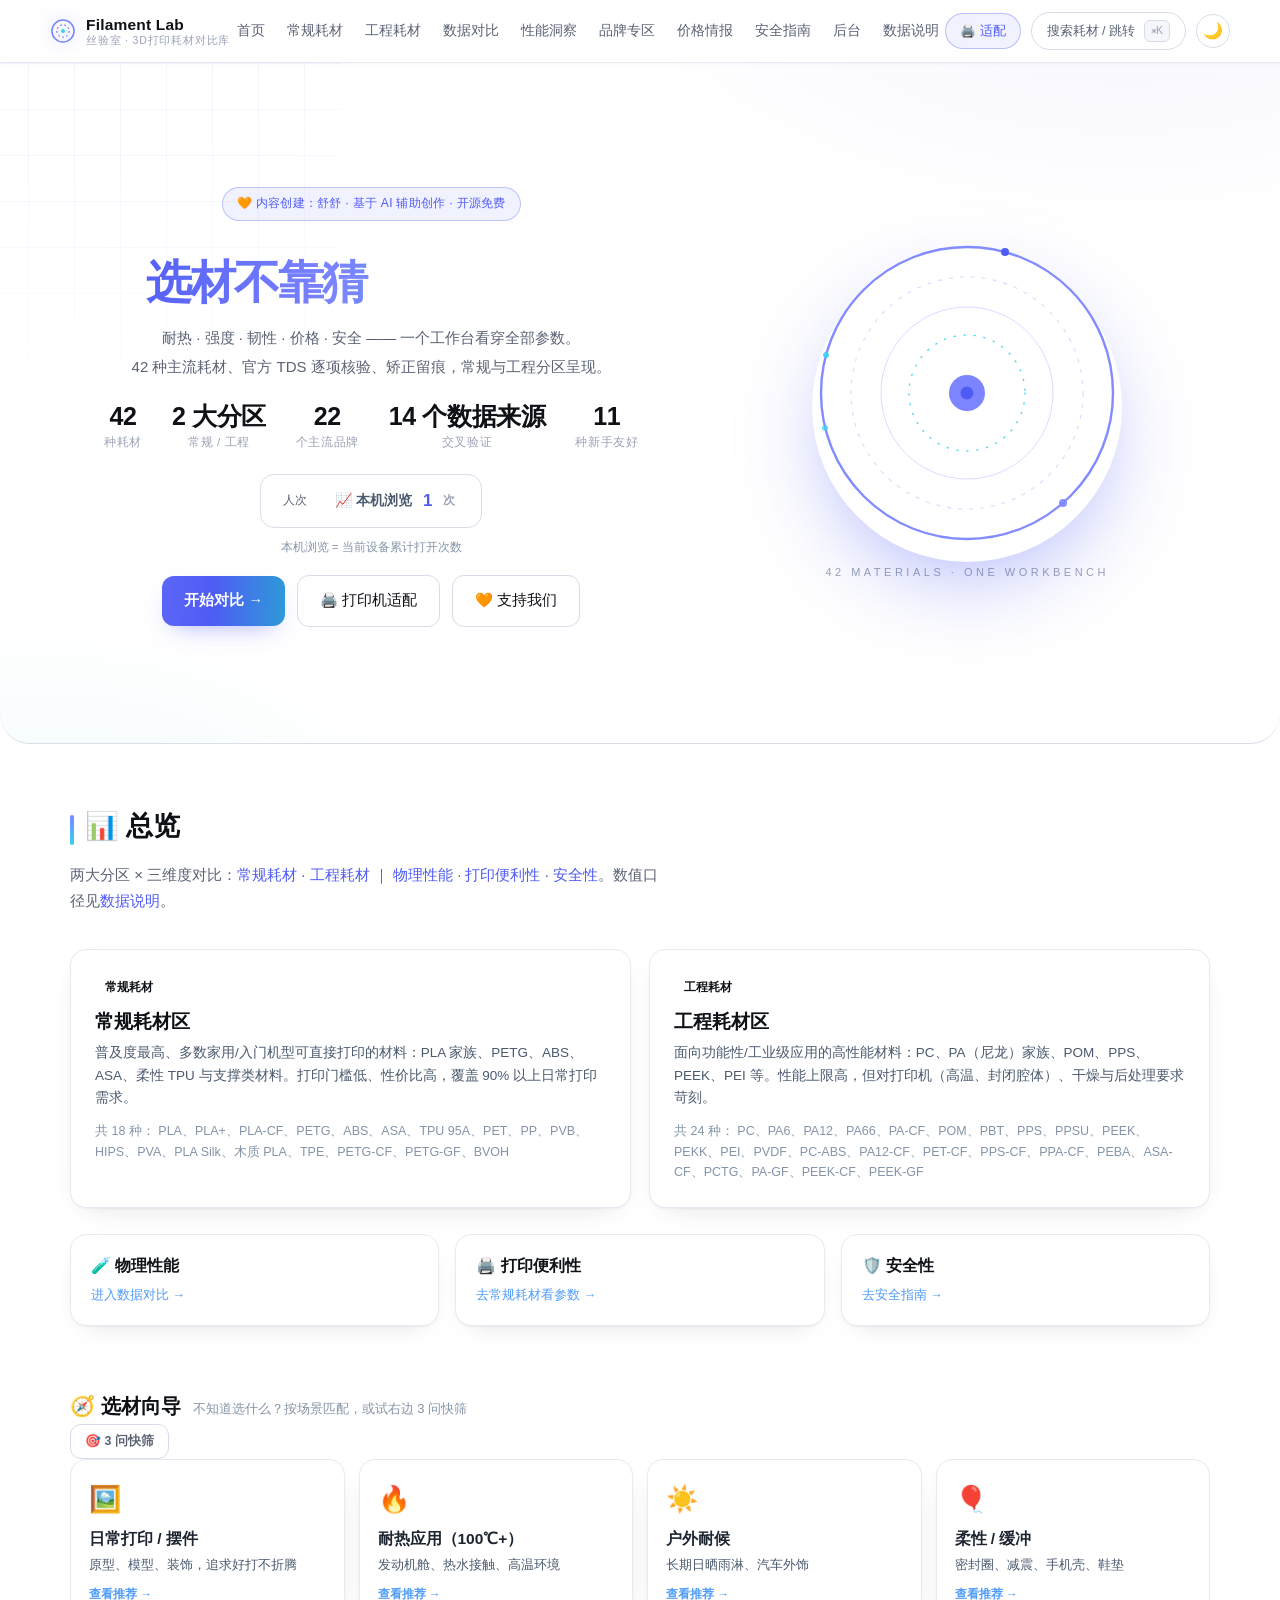
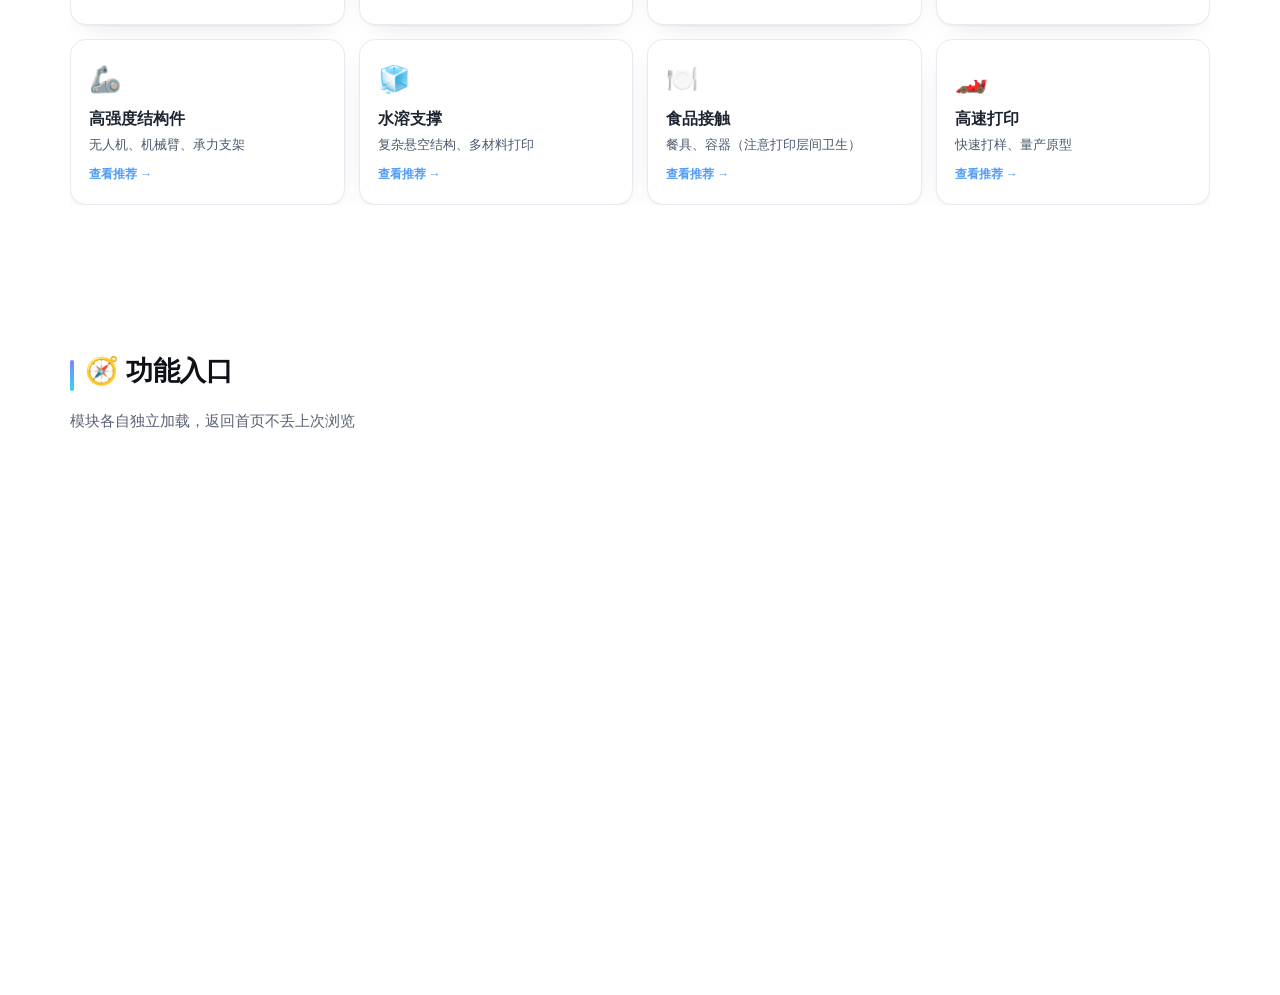
==== commit 03294b2d: "v2 Lab Identity：双主题改版 + 打印机适配/成本计算器/收藏降价/⌘K/CSV/均值基准/3问快筛/PWA + 性能与交互优化" ====
--- a/index.html
+++ b/index.html
@@ -4,26 +4,31 @@
   内容创建：舒舒（基于 AI 辅助创作）
   开源免费，仅供学习交流；转载数据请注明出处
 ============================================================ -->
-<html lang="zh-CN">
-<head>
-<meta charset="UTF-8">
-<meta name="viewport" content="width=device-width, initial-scale=1.0">
-<meta name="author" content="舒舒">
-<meta name="generator" content="AI-assisted · filament-lab">
-<meta property="og:title" content="Filament Lab · 丝验室 — 3D 打印耗材对比库（42 种耗材 · 22 大品牌）">
-<meta property="og:description" content="物理性能 × 打印便利性 × 安全性全维度对比，官方 TDS 多源交叉验证，每次更新矫正留痕。内容创建：舒舒，开源免费。">
-<meta property="og:type" content="website">
-<meta property="og:url" content="https://shu0412.github.io/filament-compare/">
-<meta property="og:image" content="https://shu0412.github.io/filament-compare/share/poster-16x9.png">
-<meta property="og:image:width" content="3840">
-<meta property="og:image:height" content="2160">
-<meta name="twitter:card" content="summary_large_image">
-<meta name="twitter:title" content="Filament Lab · 丝验室 — 3D 打印耗材对比库">
-<meta name="twitter:description" content="42 种主流耗材 · 22 大品牌 · 官方 TDS 交叉验证 · 开源免费">
-<meta name="twitter:image" content="https://shu0412.github.io/filament-compare/share/poster-16x9.png">
+<html lang="zh-CN" data-page-node-id="zqcYsDnZHrxjl3DcDEGzSJ">
+<head data-page-node-id="rDWyvCLAtbziWqS5JYN08T">
+<meta charset="UTF-8" data-page-node-id="IhgZdGBewUa8YGsaME8a9p">
+<meta name="viewport" content="width=device-width, initial-scale=1.0" data-page-node-id="zjhgX1AKpnyj3VtEHxmujc">
+<meta name="author" content="舒舒" data-page-node-id="4fMGQyCDwcKuVYlntnLCjC">
+<meta name="generator" content="AI-assisted · filament-lab" data-page-node-id="VASrVt2Ex57JXLxCjbp5GY">
+<meta property="og:title" content="Filament Lab · 丝验室 — 3D 打印耗材对比库（42 种耗材 · 22 大品牌）" data-page-node-id="gVsmdBK2GFRMxPBoOihCwr">
+<meta property="og:description" content="物理性能 × 打印便利性 × 安全性全维度对比，官方 TDS 多源交叉验证，每次更新矫正留痕。内容创建：舒舒，开源免费。" data-page-node-id="WgiXZCJyRCQI1d39mnQn7y">
+<meta property="og:type" content="website" data-page-node-id="SZtXwyV1NNe2atMBKcpkM2">
+<meta property="og:url" content="https://shu0412.github.io/filament-compare/" data-page-node-id="Zi3FeJ5nLUxzMMghoU0L8S">
+<meta property="og:image" content="https://shu0412.github.io/filament-compare/share/poster-16x9.png" data-page-node-id="cR4lF2hHhlhRVWbIQ3PF0e">
+<meta property="og:image:width" content="3840" data-page-node-id="t1vVuiGdrjY1WdXpsTMu8A">
+<meta property="og:image:height" content="2160" data-page-node-id="ydfiECOCnSOEGK7c5ZIU78">
+<meta name="twitter:card" content="summary_large_image" data-page-node-id="kHORnDO1jCF5uXCcOKQ90F">
+<meta name="twitter:title" content="Filament Lab · 丝验室 — 3D 打印耗材对比库" data-page-node-id="wBBe9aQa6ujfUwGo7kr5mw">
+<meta name="twitter:description" content="42 种主流耗材 · 22 大品牌 · 官方 TDS 交叉验证 · 开源免费" data-page-node-id="It9gP1FAgdSVp0B43gl1T7">
+<meta name="twitter:image" content="https://shu0412.github.io/filament-compare/share/poster-16x9.png" data-page-node-id="3KK5DZ6D9qkRHYXQoyJ3rr">
 <title>Filament Lab · 丝验室 · 3D 打印耗材对比库 · 内容创建：舒舒</title>
-<meta name="description" content="Filament Lab · 丝验室：主流3D打印耗材可视化对比——PLA、PETG、ABS、ASA、TPU、PA、PEEK 等 42 种主流耗材的物理性能、打印便利性、安全性数据，覆盖 22 个品牌。内容创建：舒舒，开源免费。">
-<link rel="icon" href="data:image/svg+xml,<svg xmlns='http://www.w3.org/2000/svg' viewBox='0 0 100 100'><text y='.9em' font-size='90'>🧵</text></svg>">
+<meta name="description" content="Filament Lab · 丝验室：主流3D打印耗材可视化对比——PLA、PETG、ABS、ASA、TPU、PA、PEEK 等 42 种主流耗材的物理性能、打印便利性、安全性数据，覆盖 22 个品牌。内容创建：舒舒，开源免费。" data-page-node-id="MfjU0oGjIKNyNJmijHFLXb">
+<link rel="manifest" href="manifest.webmanifest" data-page-node-id="xabestwl04VfmhpwgQCr8W">
+<meta name="theme-color" content="#070A12" data-page-node-id="tHCOJAuX6HhFzjt3gpBo9E">
+<link rel="apple-touch-icon" href="./icons/icon-192.png" data-page-node-id="VEIIa8eDQO7M5ZkNGIe5DS">
+<meta name="apple-mobile-web-app-capable" content="yes" data-page-node-id="FrT6LNbHrKS84gRQLWXsXb">
+<meta name="apple-mobile-web-app-status-bar-style" content="black-translucent" data-page-node-id="GE1KtIoFXzt8aBnWbAg110">
+<link rel="icon" href="data:image/svg+xml,%3Csvg xmlns='http://www.w3.org/2000/svg' viewBox='0 0 40 40'%3E%3Cdefs%3E%3ClinearGradient id='g' x1='0' y1='0' x2='40' y2='40'%3E%3Cstop offset='0' stop-color='%237C85FF'/%3E%3Cstop offset='1' stop-color='%2335D4EF'/%3E%3C/linearGradient%3E%3C/defs%3E%3Ccircle cx='20' cy='20' r='17' fill='none' stroke='url(%23g)' stroke-width='3'/%3E%3Ccircle cx='20' cy='20' r='9' fill='none' stroke='%234F5BF5' stroke-width='1.6' stroke-dasharray='3 3.5'/%3E%3Ccircle cx='20' cy='20' r='3.4' fill='%2335D4EF'/%3E%3C/svg%3E" data-page-node-id="K5KuYTKOCQtSdLtP8OfoKM">
 <style>
 /* ============================================================
  * Filament DB · 主流 3D 打印耗材对比库
@@ -1170,79 +1175,122 @@
 }
 
 </style>
+  <link rel="stylesheet" href="theme-v2.css" data-page-node-id="C0lcIPEH5iBT3yYtQPT3W3">
 </head>
-<body>
+<body data-page-node-id="3WZqnk4BGynSgC8MuRXw5g">
 
 <!-- 回到顶部按钮的 IO 哨兵：越过首屏 800px 即显示，替代逐帧 scroll 监听 -->
-<div id="backTopSentinel" aria-hidden="true" style="position:absolute;top:800px;left:0;width:1px;height:1px;pointer-events:none"></div>
-
-<div id="aurora" aria-hidden="true">
-  <div class="blob b1"></div>
-  <div class="blob b2"></div>
-  <div class="blob b3"></div>
-  <div class="blob b4"></div>
+<div id="backTopSentinel" aria-hidden="true" style="position:absolute;top:800px;left:0;width:1px;height:1px;pointer-events:none" data-page-node-id="9MsdNytGpo6EzwCBPfFNQe"></div>
+
+<div id="aurora" aria-hidden="true" data-page-node-id="XvCw8vHuyXbZCee1q6oFNR">
+  <div class="blob b1" data-page-node-id="089mSVDkCddA5PhAB7jQ6G"></div>
+  <div class="blob b2" data-page-node-id="wiJ7d6Cbwig4Hspwhnbv1O"></div>
+  <div class="blob b3" data-page-node-id="kIxyOnVu4HwZK4mZY4l1MV"></div>
+  <div class="blob b4" data-page-node-id="IlfH2wHGBJNp2qaoyXfFkr"></div>
 </div>
-<div id="glowLayer" aria-hidden="true"></div>
-<div id="flowLayer" aria-hidden="true"></div>
-
-<header class="site-header" id="top">
-  <div class="container header-inner">
-    <a class="brand" href="#top">
-      <span class="brand-logo">🧪</span>
-      <span class="brand-text">Filament Lab<small>丝验室 · 3D打印耗材对比库</small></span>
+<div id="glowLayer" aria-hidden="true" data-page-node-id="akDQtfG4AU1zfnuxcPHdw3"></div>
+<div id="flowLayer" aria-hidden="true" data-page-node-id="SC4YXrGjdCEH2g0TlVrotv"></div>
+
+<header class="site-header" id="top" data-page-node-id="wHVkPI0pcBOluXQ7e7TCNf">
+  <div class="container header-inner" data-page-node-id="lHnNtGHAd7JXM8NPCT79bH">
+    <a class="brand" href="#top" data-page-node-id="X04EP8CrB4WRketI23RlVn">
+      <span class="brand-logo" aria-hidden="true" data-page-node-id="QA41VcOhcF0EbAsXAr0D9b">
+        <svg viewBox="0 0 40 40" width="26" height="26" fill="none" data-page-node-id="GqL19TQqGg1CwAfOmUJDqf">
+          <defs data-page-node-id="g6n9opJeotFZ2wcZ85ZSCe"><linearGradient id="lg-brand" x1="0" y1="0" x2="40" y2="40" data-page-node-id="HM12mNxmKB2DxROw0MmngG">
+            <stop offset="0" stop-color="#7C85FF" data-page-node-id="86PoNtNDASoc2U6UBfJjWf"/><stop offset="1" stop-color="#35D4EF" data-page-node-id="kwGyzWIvRC0GFHO2KY4wyg"/>
+          </linearGradient></defs>
+          <circle cx="20" cy="20" r="17" stroke="url(#lg-brand)" stroke-width="2.4" data-page-node-id="yKrvYQACHqGLdycQCC5vji"/>
+          <circle cx="20" cy="20" r="9.5" stroke="#4F5BF5" stroke-width="1.4" stroke-dasharray="3 3.5" data-page-node-id="vbIpfBEJO0uOdNeYjZ457X"/>
+          <circle cx="20" cy="20" r="3" fill="#35D4EF" data-page-node-id="xkFixqdpVJxf8AITBQHMR2"/>
+        </svg>
+      </span>
+      <span class="brand-text" data-page-node-id="FmfvvZbqzpjhwubVipLjdc">Filament Lab<small data-page-node-id="DCqLg2JuQKojTbDbBdoqPI">丝验室 · 3D打印耗材对比库</small></span>
     </a>
-    <nav class="nav" id="nav">
-      <a href="#" data-home>🏠 首页</a>
-      <a href="#/zone-standard">常规耗材</a>
-      <a href="#/zone-engineering">工程耗材</a>
-      <a href="#/compare">数据对比</a>
-      <a href="#/insights">性能洞察</a>
-      <a href="#/brands">品牌专区</a>
-      <a href="#/prices">价格情报</a>
-      <a href="#/safety">安全指南</a>
-      <a href="admin.html">后台</a>
-      <a href="#" data-openmethod>数据说明</a>
+    <nav class="nav" id="nav" data-page-node-id="hJnsZSOCsI2N94LWn6uUpp">
+      <a href="#" data-home data-page-node-id="9ox6RUKfIBD8az2hDBLzOo">首页</a>
+      <a href="#/zone-standard" data-page-node-id="Ew4sEVc6MlJkPYHGFGlSe6">常规耗材</a>
+      <a href="#/zone-engineering" data-page-node-id="uKN6FlveURuIQ5CrcGFhHA">工程耗材</a>
+      <a href="#/compare" data-page-node-id="aIW0diFYEZn96xWVkaf9pj">数据对比</a>
+      <a href="#/insights" data-page-node-id="sZglJS7uKL1GSqfOfUO6CU">性能洞察</a>
+      <a href="#/brands" data-page-node-id="gC0D5huD4qfHRvzFDhjalb">品牌专区</a>
+      <a href="#/prices" data-page-node-id="ISpRPs4xWzG1YmDTpiDUT8">价格情报</a>
+      <a href="#/safety" data-page-node-id="z1py1EPNFrcbFyQECvIb9q">安全指南</a>
+      <a href="admin.html" data-page-node-id="lXgrHeSgFfe8g5Wn62UyJU">后台</a>
+      <a href="#" data-openmethod data-page-node-id="5WaXfaYCjJBWxq448Ji3ad">数据说明</a>
     </nav>
-    <button class="nav-toggle" id="navToggle" aria-label="菜单">☰</button>
-    <div class="header-tools">
-      <button class="theme-toggle" id="cmdkBtn" title="快速搜索（⌘K / Ctrl+K）" aria-label="打开快速搜索" style="font-size:12px;font-weight:700;letter-spacing:.5px">⌘K</button>
-      <button class="theme-toggle" id="themeToggle" title="切换主题" aria-label="切换主题">🌙</button>
+    <button class="nav-toggle" id="navToggle" aria-label="菜单" data-page-node-id="KtfQYq8f3CCeKmrm9FVkgD">☰</button>
+    <div class="header-tools" data-page-node-id="ABBzKccMah8Nabl8rmH0Zg">
+      <button class="hdr-pill" data-printer title="打印机适配：只看你的机器能打什么" data-page-node-id="yE1a2e1HeWmDsUrsHZ2pib">🖨️ 适配</button>
+      <button class="cmdk-pill" id="cmdkBtn" title="快速搜索（⌘K / Ctrl+K）" aria-label="打开快速搜索" data-page-node-id="Xznc3PCE1rbGWWfghU0PQO">搜索耗材 / 跳转<span class="kbd-union" data-page-node-id="LilxAj2qHBvYQ0HsftvFLU">⌘K</span></button>
+      <button class="theme-toggle" id="themeToggle" title="切换主题" aria-label="切换主题" data-page-node-id="kelVwv5bLt0jVlB1lGBQGx">🌙</button>
     </div>
   </div>
 </header>
 
-<main>
+<main data-page-node-id="rNohtgysZZznhAXT1CjeaQ">
   <!-- HERO -->
-  <section class="hero">
-    <div class="container">
-      <div class="hero-badge">🧡 内容创建：舒舒 · 基于 AI 辅助创作</div>
-      <h1>Filament Lab · <span class="grad">丝验室</span></h1>
-      <p class="hero-sub">实验精神 · 数据说话：42 种主流耗材 · 物理性能 / 打印便利性 / 安全性三大维度，官方 TDS 逐项验过<br>常规耗材与工程耗材分区呈现，22 大品牌（拓竹 · Polymaker · eSUN · 三绿 · 爱乐酷 · Jayo · 艾普创 等）一网打尽</p>
-      <div class="hero-stats" id="heroStats"><!-- JS 填充 --></div>
-      <div class="live-stats" id="liveStats"><!-- JS 填充实时统计 --></div>
-      <div class="hero-actions">
-        <a class="btn btn-primary" href="#/compare">开始对比 ⚡</a>
-        <a class="btn btn-ghost" href="#overview">选材向导 🧭</a>
-        <button class="btn btn-ghost" data-opendonate>🧡 支持我们</button>
+  <section class="hero" data-page-node-id="z8IrNi9eYIs2QFHgNysnKB">
+    <div class="container hero-layout" data-page-node-id="P4htupzHEgQcyrZULDYnu2">
+      <div class="hero-copy" data-page-node-id="v4cHkr0eWcYLbWV26PIVYM">
+        <div class="hero-badge" data-page-node-id="uLpXX6AyOawoTFz9WigRhe">🧡 内容创建：舒舒 · 基于 AI 辅助创作 · 开源免费</div>
+        <h1 class="hero-title" data-page-node-id="SwuoAjddpUR8DwgpFOzqKH">选材不靠猜 <span class="grad" data-page-node-id="KCx7wSTxm7ei7hlxUYa5bw">让数据说话</span></h1>
+        <p class="hero-sub" data-page-node-id="wQ8pbtgCbyTEWghH2vv0sC">耐热 · 强度 · 韧性 · 价格 · 安全 —— 一个工作台看穿全部参数。<br data-page-node-id="M3cgKngJ6njkQFBBWYweuI">42 种主流耗材、官方 TDS 逐项核验、矫正留痕，常规与工程分区呈现。</p>
+        <div class="hero-stats" id="heroStats" data-page-node-id="bqnicfjjIgGJLkHHUucivF"><!-- JS 填充 --></div>
+        <div class="live-stats" id="liveStats" data-page-node-id="CEgjo00CTXxUVCkuJNSUvO"><!-- JS 填充实时统计 --></div>
+        <div class="hero-actions" data-page-node-id="YuWSVLVIBqKVrFsxadLRnW">
+          <a class="btn btn-primary" href="#/compare" data-page-node-id="cDVHFkmQAmVXyIXmRDvlIZ">开始对比 →</a>
+          <button class="btn btn-ghost-w" data-printer type="button" title="按你的设备过滤可行耗材" data-page-node-id="BXs9BGK0N0sDmwTsWfBIq3">🖨️ 打印机适配</button>
+          <button class="btn btn-ghost-w" data-opendonate data-page-node-id="Q6mCHjHP0kBJJHPHa6sShd">🧡 支持我们</button>
+        </div>
+      </div>
+      <div class="hero-visual" aria-hidden="true" data-page-node-id="Hdz26N20O3M8xviEiB4223">
+        <svg viewBox="0 0 320 320" role="presentation" data-page-node-id="L9MIUVxKN315ahqT5g2GRB">
+          <defs data-page-node-id="mwuVx1OE41OCqmsxqymCbB">
+            <linearGradient id="ringg" x1="0" y1="0" x2="320" y2="320" data-page-node-id="0QEe6R1MgW3AamrVaYlS6z">
+              <stop offset="0" stop-color="#7C85FF" data-page-node-id="9eoYLPpAJmpUZkUkrA4OiW"/><stop offset="1" stop-color="#35D4EF" data-page-node-id="SeQSwMuCHkAO7FeNGMC12F"/>
+            </linearGradient>
+          </defs>
+          <!-- 同心底盘：浅色白盘 / 夜间深盘（跟随主题） -->
+          <circle cx="160" cy="160" r="146" style="fill:var(--v2-card,#ffffff)" data-page-node-id="ARrHR5ytJT1UU0KM0S5TwC"/>
+          <!-- 外环：品牌渐变描边（与底盘同圆心同半径） -->
+          <circle cx="160" cy="160" r="146" fill="none" stroke="url(#ringg)" stroke-width="2.4" opacity=".95" data-page-node-id="fK62r8KQ90itGV8Lnh7s8Q"/>
+          <!-- 虚线紫环 -->
+          <circle cx="160" cy="160" r="116" fill="none" stroke="#4F5BF5" stroke-width="1.2" stroke-dasharray="4 7" opacity=".75" data-page-node-id="Cg8NpECTwnyCDxPGCWCtAj"/>
+          <!-- 细实线环 -->
+          <circle cx="160" cy="160" r="86" fill="none" stroke="rgba(124,133,255,.28)" stroke-width="1" data-page-node-id="S6ilir0s2Oa4QHqf62loRC"/>
+          <!-- 青色点环 -->
+          <circle cx="160" cy="160" r="58" fill="none" stroke="#35D4EF" stroke-width="1.4" stroke-dasharray="1 9" stroke-linecap="round" opacity=".9" data-page-node-id="1W4NoH8U9hBaYWgrLC7f4c"/>
+          <!-- 中心核 -->
+          <circle cx="160" cy="160" r="18" fill="url(#ringg)" data-page-node-id="nMEN24wvRDQnUPsyH8YIXO"/>
+          <circle cx="160" cy="160" r="6.5" fill="#0B0E17" data-page-node-id="ZZorVRtDZg65EEKK3qstiq"/>
+          <!-- 卫星点：精确落在外环 r=146 圆周上 -->
+          <circle cx="198" cy="19" r="4" fill="#7C85FF" data-page-node-id="Kt07AlEWjeIqyYqDDfCAEI"/>
+          <circle cx="19" cy="122" r="3" fill="#35D4EF" opacity=".85" data-page-node-id="KNcjeW0L7qdMyJwFnLu5U7"/>
+          <circle cx="256" cy="270" r="4" fill="#7C85FF" opacity=".9" data-page-node-id="DCuGLYB7kQhyqldE4O8xyG"/>
+          <circle cx="18" cy="195" r="3" fill="#35D4EF" opacity=".7" data-page-node-id="sjnD3g7UXXxlQWQVVAMF9B"/>
+        </svg>
+        <div class="hero-visual-tag" data-page-node-id="gznhlaZMaIOrYrmJLWBZoL">42 MATERIALS · ONE WORKBENCH</div>
+      </div>
       </div>
     </div>
   </section>
 
   <!-- 总览 -->
-  <section class="section" id="overview">
-    <div class="container">
-      <h2 class="sec-title">📊 总览</h2>
-      <p class="sec-desc">两大分区 × 三维度对比：<a href="#/zone-standard">常规耗材</a> · <a href="#/zone-engineering">工程耗材</a> ｜ <a href="#/compare">物理性能</a> · <a href="#/zone-standard">打印便利性</a> · <a href="#/safety">安全性</a>。数值口径见<a href="#" data-openmethod>数据说明</a>。</p>
-      <div class="zone-cards" id="zoneCards"><!-- JS 填充 --></div>
-      <div class="dim-grid">
-        <div class="dim-card" data-goto="compare" data-goto-type="module"><h3>🧪 物理性能</h3><p>点击进入数据对比 →</p></div>
-        <div class="dim-card" data-goto="zone-standard" data-goto-type="module"><h3>🖨️ 打印便利性</h3><p>点击查看常规耗材参数 →</p></div>
-        <div class="dim-card" data-goto="safety" data-goto-type="module"><h3>🛡️ 安全性</h3><p>点击查看安全指南 →</p></div>
-      </div>
-      <div class="guide-block">
-        <h3 class="guide-block-title">🧭 选材向导<span class="guide-block-sub">不知道选什么？按使用场景一键匹配</span></h3>
-        <div class="guide-grid" id="guideGrid"><!-- JS 填充 --></div>
-        <div class="guide-result" id="guideResult" style="display:none"></div>
+  <section class="section" id="overview" data-page-node-id="f88As30B8YAwjcPWhUUopt">
+    <div class="container" data-page-node-id="ExMal1XAr2hE8zwyaUHrRB">
+      <h2 class="sec-title" data-page-node-id="UyDf6IBymZa9pPpfuh3DGP">📊 总览</h2>
+      <p class="sec-desc" data-page-node-id="FYxB1D8pVrLnQbigB36dt0">两大分区 × 三维度对比：<a href="#/zone-standard" data-page-node-id="go8lY3C0swTqJ5hU0Apwk7">常规耗材</a> · <a href="#/zone-engineering" data-page-node-id="R9GQDL11cFPvOxXp4h6Elb">工程耗材</a> ｜ <a href="#/compare" data-page-node-id="wzHRRbDl2AkvBSVxOYSwFW">物理性能</a> · <a href="#/zone-standard" data-page-node-id="YIuewoQvkjMOon8CcKCtfm">打印便利性</a> · <a href="#/safety" data-page-node-id="5HuGezahqP51BafC8qMWj5">安全性</a>。数值口径见<a href="#" data-openmethod data-page-node-id="sfaszLq2zIiECzsjrlLlWm">数据说明</a>。</p>
+      <div class="zone-cards" id="zoneCards" data-page-node-id="K1M1PZ1Nx93H0XhHsXjysy"><!-- JS 填充 --></div>
+      <div class="dim-grid" data-page-node-id="FVMExQ7WemX3chfiL7oEAp">
+        <div class="dim-card" data-goto="compare" data-goto-type="module" data-page-node-id="y9fGp8NxuH1jfWvE4fePGK"><h3 data-page-node-id="XECdJHvs7QSWCwRtcCgYp3">🧪 物理性能</h3><p data-page-node-id="s0knnxmrS0YRsgQaxvXctj">进入数据对比 →</p></div>
+        <div class="dim-card" data-goto="zone-standard" data-goto-type="module" data-page-node-id="PdIX26YCJBfXXeEk0YS9ME"><h3 data-page-node-id="VJOeaucanSTgtb9nRWDXn0">🖨️ 打印便利性</h3><p data-page-node-id="rqr4ZNPbeKnmnAvtGIJzWg">去常规耗材看参数 →</p></div>
+        <div class="dim-card" data-goto="safety" data-goto-type="module" data-page-node-id="aovkarMEEneXU0u1muo71t"><h3 data-page-node-id="Bpgq0I52MhmnwxXk7Axlma">🛡️ 安全性</h3><p data-page-node-id="3KVpgpX1ODyDekNPyp8Qhm">去安全指南 →</p></div>
+      </div>
+      <div class="guide-block" data-page-node-id="ycTjLaryyOr01b6RRHuSal">
+        <h3 class="guide-block-title" data-page-node-id="fJknLDTZapThH5QxdGHt3o">🧭 选材向导<span class="guide-block-sub" data-page-node-id="uahWMyIbGNobPmc7upAyAp">不知道选什么？按场景匹配，或试右边 3 问快筛</span></h3>
+          <button class="btn btn-ghost btn-sm quiz-entry" id="quizOpen" type="button" data-page-node-id="rGuAR22DvNLwiHlgfiFMPY">🎯 3 问快筛</button>
+        <div class="guide-grid" id="guideGrid" data-page-node-id="HcYuNhsmTos18OSgZPx6Gr"><!-- JS 填充 --></div>
+        <div class="guide-result" id="guideResult" style="display:none" data-page-node-id="K3D9O6wHZsFFAk4jgg3DEk"></div>
       </div>
     </div>
   </section>
@@ -1259,165 +1307,167 @@
 
   <!-- ===== 二级模块容器（进入时才渲染/显示） ===== -->
   <!-- 二级页顶栏放在模块内容之前，进入模块即可看到返回和说明入口 -->
-  <div class="module-topbar" id="moduleTopbar" style="display:none">
-    <div class="container module-topbar-inner">
-      <button class="btn btn-ghost btn-sm" data-home>← 返回首页</button>
-      <span class="module-crumb" id="moduleCrumb"></span>
-      <span class="module-actions"><button class="btn btn-ghost btn-sm" data-openmethod>📚 数据说明</button></span>
+  <div class="module-topbar" id="moduleTopbar" style="display:none" data-page-node-id="vbMpf4RaVjIvwUWTiNbseD">
+    <div class="container module-topbar-inner" data-page-node-id="Y21vfiFVcqViq3cPBC79AS">
+      <button class="btn btn-ghost btn-sm" data-home data-page-node-id="BfN8Dj0QcHJm9UC5o2YUDA">← 返回首页</button>
+      <span class="module-crumb" id="moduleCrumb" data-page-node-id="Ln3O1jp2tsKSv9DYZAtteC"></span>
+      <span class="module-actions" data-page-node-id="QRLhXYJXVGbAnG2YnGGRQV"><button class="btn btn-ghost btn-sm" data-openmethod data-page-node-id="3ny1xpNcjsuxjcD1BYI5zM">📚 数据说明</button></span>
     </div>
   </div>
   <!-- 二级菜单入口 -->
-  <section class="section section-alt" id="appgrid">
-    <div class="container">
-      <h2 class="sec-title">🧭 功能入口</h2>
-      <p class="sec-desc">点击进入对应模块（按需加载，返回首页不占资源）</p>
-      <div class="app-grid">
-        <button class="app-card" data-mod="zone-standard"><span class="app-icon">🧱</span><b>常规耗材</b><small>18 种 · 入门友好</small></button>
-        <button class="app-card" data-mod="zone-engineering"><span class="app-icon">🏗️</span><b>工程耗材</b><small>24 种 · 工业级</small></button>
-        <button class="app-card" data-mod="compare"><span class="app-icon">⚖️</span><b>数据对比</b><small>雷达 · 条形 · 数据表</small></button>
-        <button class="app-card" data-mod="insights"><span class="app-icon">🔬</span><b>性能洞察</b><small>散点图 · 一图看懂</small></button>
-        <button class="app-card" data-mod="brands"><span class="app-icon">🏷️</span><b>品牌专区</b><small>22 大品牌 · 覆盖矩阵</small></button>
-        <button class="app-card" data-mod="prices"><span class="app-icon">💰</span><b>价格情报</b><small>30 条价格记录 · 性价比排行</small></button>
-        <button class="app-card" data-mod="safety"><span class="app-icon">🛡️</span><b>安全指南</b><small>释放物 · 防护建议</small></button>
-        <button class="app-card" data-openmethod><span class="app-icon">📚</span><b>数据说明</b><small>口径 · 矫正 · 免责</small></button>
+  <section class="section section-alt" id="appgrid" data-page-node-id="VKP2Onp4ZwcENAEHfzAd12">
+    <div class="container" data-page-node-id="cue5VH4Obh0DtHOKlSjeJ5">
+      <h2 class="sec-title" data-page-node-id="tk1vNnqYxTfCN3BBduqkVa">🧭 功能入口</h2>
+      <p class="sec-desc" data-page-node-id="nAXxGpQF0HVJDvpawsDanC">模块各自独立加载，返回首页不丢上次浏览</p>
+      <div class="app-grid" data-page-node-id="itXQF8jMiKto8wcPHsdsPz">
+        <button class="app-card" data-mod="zone-standard" data-page-node-id="Yns6NqVN2tDJQNHQBerSpl"><span class="app-icon" data-page-node-id="U18ovS29PXptqwDGwVEnfa">🧱</span><b data-page-node-id="UizE1YU9ks5gRgsMknFOIz">常规耗材</b><small data-page-node-id="dzsJtR2wT0FEYUNGvahYyc">18 种 · 入门友好</small></button>
+        <button class="app-card" data-mod="zone-engineering" data-page-node-id="HCETvEeCUwvYgf2kAvsRPa"><span class="app-icon" data-page-node-id="F5rKFzT09kW7uMCv0AtkjV">🏗️</span><b data-page-node-id="WDLVolhnTQlk95q2xyWpjO">工程耗材</b><small data-page-node-id="lf9MuwJFilpDNE4TLTUo0H">24 种 · 工业级</small></button>
+        <button class="app-card" data-mod="compare" data-page-node-id="wCWcSxeu4gE2OI5gyzjanV"><span class="app-icon" data-page-node-id="HLA34RR0wPGLzJomVLBCZy">⚖️</span><b data-page-node-id="RYX4EDVWo9TyRqG8RZN7eg">数据对比</b><small data-page-node-id="fctbRrd3sDosnG3jTuEa4D">雷达 · 条形 · 数据表</small></button>
+        <button class="app-card" data-mod="insights" data-page-node-id="o1vhSr4msOBSF48je4uOhd"><span class="app-icon" data-page-node-id="JqDdIf7JuL51Mliuxgm6vR">🔬</span><b data-page-node-id="KZ5KJXyZRZgY0BDUjAnVhR">性能洞察</b><small data-page-node-id="CDHldO1toVZfrn8RoRTuOz">散点图 · 一图看懂</small></button>
+        <button class="app-card" data-mod="brands" data-page-node-id="CNSN63NuECnevVURhZCLDB"><span class="app-icon" data-page-node-id="9UdaAloER5Agq1TCKZzHrE">🏷️</span><b data-page-node-id="aq7MpgMFQs0dBsu5wS77tj">品牌专区</b><small data-page-node-id="hQVHY7uVEq1rVEdB50VThc">22 大品牌 · 覆盖矩阵</small></button>
+        <button class="app-card" data-mod="prices" data-page-node-id="uOF9Fe9mpDnB5n0yP9HTcO"><span class="app-icon" data-page-node-id="CEgiLqHU37M7zAN6li0lrl">💰</span><b data-page-node-id="A9LqS0CJN9iGIPllDu7dEe">价格情报</b><small data-page-node-id="ONubtBhtHBJmOh9LdJbpXA">30 条价格记录 · 性价比排行</small></button>
+        <button class="app-card" data-mod="safety" data-page-node-id="YLe0qUL5Z0TZe3vBXr7w6T"><span class="app-icon" data-page-node-id="BkEd40C3N4JCnwj0ZeqbDs">🛡️</span><b data-page-node-id="UIwWJ8SxSXFF2RoFKJHbC6">安全指南</b><small data-page-node-id="bpzMwDkDMUBA7KuinPDQe8">释放物 · 防护建议</small></button>
+        <button class="app-card" data-openmethod data-page-node-id="4v9HvisGXZTKAFyDq9x8vR"><span class="app-icon" data-page-node-id="ZfVGOPhgHp1BR8ZFzFSHta">📚</span><b data-page-node-id="gs1pRpKcvOiXh3rpxcFFCj">数据说明</b><small data-page-node-id="bvxha0KbOKw77sYH3dm2FM">口径 · 矫正 · 免责</small></button>
       </div>
     </div>
   </section>
 
-  <div id="moduleViews">
-
-  <section class="module section section-alt" data-module="zone-standard" id="zone-standard">
-    <div class="container">
-      <h2 class="sec-title">🧱 常规耗材区</h2>
-      <div class="filter-bar" id="filterBarStandard"><!-- JS 填充筛选条 --></div>
-      <div class="mat-grid" id="matGridStandard"><!-- JS 填充 --></div>
-      <p class="filter-empty" id="filterEmptyStandard" style="display:none">没有符合条件的耗材，试试放宽筛选条件 🔍</p>
-      <div class="collapse-bar" id="collapseStandard" style="display:none"><button class="btn btn-ghost btn-sm" data-collapse="standard">＋ 展开全部</button></div>
+  <div id="moduleViews" data-page-node-id="ecghpRrv2dHFFqtPRUVPpW">
+
+  <section class="module section section-alt" data-module="zone-standard" id="zone-standard" data-page-node-id="r90M4fcwFp39eEdC9XXXxr">
+    <div class="container" data-page-node-id="HMhUaFEAI5tRMzhxrdgKsh">
+      <h2 class="sec-title" data-page-node-id="j8FKeKGevn7ED5c3SklHc3">🧱 常规耗材区</h2>
+      <div class="filter-bar" id="filterBarStandard" data-page-node-id="Eo4UlaJQVHVGtXFwN0NN6G"><!-- JS 填充筛选条 --></div>
+      <div class="mat-grid" id="matGridStandard" data-page-node-id="o1BsYJ28jygYheAwi99sKw"><!-- JS 填充 --></div>
+      <p class="filter-empty" id="filterEmptyStandard" style="display:none" data-page-node-id="XMU6GjQWt9FbYFgYGo1frf">没有符合条件的耗材，试试放宽筛选条件 🔍</p>
+      <div class="collapse-bar" id="collapseStandard" style="display:none" data-page-node-id="TDoapYUHkqAaThWSOQ4I1t"><button class="btn btn-ghost btn-sm" data-collapse="standard" data-page-node-id="c6FoBz9ukJ6JCge6ijC7NX">＋ 展开全部</button></div>
     </div>
   </section>
 
   <!-- 工程耗材 -->
-  <section class="module section" data-module="zone-engineering" id="zone-engineering">
-    <div class="container">
-      <h2 class="sec-title">🏗️ 工程耗材区</h2>
-      <div class="filter-bar" id="filterBarEngineering"><!-- JS 填充筛选条 --></div>
-      <div class="mat-grid" id="matGridEngineering"><!-- JS 填充 --></div>
-      <p class="filter-empty" id="filterEmptyEngineering" style="display:none">没有符合条件的耗材，试试放宽筛选条件 🔍</p>
-      <div class="collapse-bar" id="collapseEngineering" style="display:none"><button class="btn btn-ghost btn-sm" data-collapse="engineering">＋ 展开全部</button></div>
+  <section class="module section" data-module="zone-engineering" id="zone-engineering" data-page-node-id="NObx3Y4mi6xnB6aA4911Uj">
+    <div class="container" data-page-node-id="MIt27f7yfS923a9PgsNUpO">
+      <h2 class="sec-title" data-page-node-id="LNFEiqA1h2LjZs3uHkQVQx">🏗️ 工程耗材区</h2>
+      <div class="filter-bar" id="filterBarEngineering" data-page-node-id="ZtqI3fnQRf71getfOnl3fS"><!-- JS 填充筛选条 --></div>
+      <div class="mat-grid" id="matGridEngineering" data-page-node-id="xXHIlBWeuHuLMMwIZOTAeK"><!-- JS 填充 --></div>
+      <p class="filter-empty" id="filterEmptyEngineering" style="display:none" data-page-node-id="BFMC2cqFz8QoTqqSsOaniG">没有符合条件的耗材，试试放宽筛选条件 🔍</p>
+      <div class="collapse-bar" id="collapseEngineering" style="display:none" data-page-node-id="ngvW4xhkZsSO0Bsh4xxCL3"><button class="btn btn-ghost btn-sm" data-collapse="engineering" data-page-node-id="OtDk1oVrFI8ixi2tF2GN16">＋ 展开全部</button></div>
     </div>
   </section>
 
   <!-- 对比工具 -->
-  <section class="module section section-alt" data-module="compare" id="compare">
-    <div class="container">
-      <h2 class="sec-title">⚖️ 数据对比工具</h2>
-      <div class="compare-layout">
-        <aside class="compare-panel">
-          <h3>① 选择耗材</h3>
-          <div class="chips" id="cmpChips"><!-- JS 填充 --></div>
-          <h3>② 选择维度</h3>
-          <div class="chips chips-metric" id="cmpMetrics"><!-- JS 填充 --></div>
-          <button class="btn btn-primary btn-block" id="cmpClear">清空选择</button>
-          <button class="btn btn-ghost btn-block" id="cmpShare" type="button" title="复制当前对比结果链接，分享给他人">🔗 复制分享链接</button>
-          <p class="hint">雷达图维度为归一化得分（0–100）；条形图展示原始数值。数据为典型区间中值。</p>
+  <section class="module section section-alt" data-module="compare" id="compare" data-page-node-id="ZLbQRDAwr8H6PdFNdFjJKx">
+    <div class="container" data-page-node-id="R27KFop7oDz4GKxoHTWXGH">
+      <h2 class="sec-title" data-page-node-id="Cq1KaUm6I0bWaHs8HwnAQp">⚖️ 数据对比工具</h2>
+      <div class="compare-layout" data-page-node-id="vpVAVcZnN2KTfxTErJMQan">
+        <aside class="compare-panel" data-page-node-id="qsFWZq1hyk4pP9FbqWNmHj">
+          <h3 data-page-node-id="t6Gp99FXpdfx6fJHlyWbYK">① 选择耗材</h3>
+          <div class="chips" id="cmpChips" data-page-node-id="w5LFeqtDWV5xvkFBUDZ8dw"><!-- JS 填充 --></div>
+          <h3 data-page-node-id="iQvnKSTyY6YZlTYFBq2PfO">② 选择维度</h3>
+          <div class="chips chips-metric" id="cmpMetrics" data-page-node-id="KSqpR5EgLxNzZKJUO6vqHc"><!-- JS 填充 --></div>
+          <button class="btn btn-primary btn-block" id="cmpClear" data-page-node-id="icYO5iTABBGdQlpztAwWPv">清空选择</button>
+          <button class="btn btn-ghost btn-block" id="cmpShare" type="button" title="复制当前对比结果链接，分享给他人" data-page-node-id="1TG8lJA6elh2bzsoRhYNHE">🔗 复制分享链接</button>
+          <button class="btn btn-ghost btn-block" id="cmpCsv" type="button" title="导出当前对比材料的完整参数（CSV，Excel 可直接打开）" data-page-node-id="tjmMUVjqVUk50VYFVvsqrO">⬇ 导出 CSV</button>
+          <label class="chip chip-bench" id="benchChip" title="在雷达图上叠加全部材料的均值参考线" data-page-node-id="qtQJcCpuUnJAkB07ODvFsi"><input type="checkbox" id="benchToggle" data-page-node-id="CqZMPV9qpdPLennEpTJUKY">📊 全库均值基准</label>
+          <p class="hint" data-page-node-id="GofcBpJYXW8XTPLCzj9yrB">雷达图维度为归一化得分（0–100）；条形图展示原始数值。数据为典型区间中值。</p>
         </aside>
-        <div class="compare-main">
-          <div class="chart-wrap">
-            <h3>雷达图 · 综合性能画像</h3>
-            <div class="chart-box" id="radarChart"></div>
+        <div class="compare-main" data-page-node-id="Ua0nWCVXXTi8ajKI4TUTbG">
+          <div class="chart-wrap" data-page-node-id="RSqq0lzTpN9onFRkNHjEDL">
+            <h3 data-page-node-id="kB0HWWFN5avau1eKiPe9rc">📡 综合性能画像<span class="sub-inline" data-page-node-id="2v3r2ZK2zcuZc5RDi2D78d">归一化 0–100</span></h3>
+            <div class="chart-box" id="radarChart" data-page-node-id="d1aHSPbLBGcFpLoulShSti"></div>
           </div>
-          <div class="chart-wrap">
-            <h3 id="barTitle">条形图 · 物理性能对比</h3>
-            <div class="chart-box" id="barChart"></div>
+          <div class="chart-wrap" data-page-node-id="Gjmp7Qzg7S4wsJP6d76YVO">
+            <h3 id="barTitle" data-page-node-id="9eSLOE9wUFaFiz8KY1Y3m4">📊 物理性能对比<span class="sub-inline" data-page-node-id="2k7bfinj1RYToPiQlNyOgS">原始数值</span></h3>
+            <div class="chart-box" id="barChart" data-page-node-id="N0idsXZVYuHDFwpzdA10ln"></div>
           </div>
         </div>
       </div>
-      <div class="table-wrap">
-        <h3>完整数据表（点击表头排序 · 🏆=该列最优）</h3>
-        <div class="table-scroll" id="fullTable"></div>
+      <div class="table-wrap" data-page-node-id="fZmhHdD3yBTLHxYU64H6LH">
+        <h3 data-page-node-id="gA7A9jQ0YUrpnGl8mt93IF">📋 完整数据表<span class="sub-inline" data-page-node-id="smJO1whO1cgzcqg80c4VWp">点表头排序 · 🏆 = 该列最优</span></h3>
+        <div class="table-scroll" id="fullTable" data-page-node-id="7MxubuHInYmroPDIiIthYp"></div>
       </div>
     </div>
   </section>
 
   <!-- 性能洞察 -->
-  <section class="module section" data-module="insights" id="insights">
-    <div class="container">
-      <h2 class="sec-title">🔬 性能洞察 · 散点图</h2>
-      <p class="sec-desc">横轴=耐热 HDT · 纵轴=打印温度（机器门槛）· 气泡=抗冲击 · 点击气泡查看详情。💡 先在左下找"够用且好打"的，再沿耐热轴升级。</p>
-      <div class="chart-wrap scatter-wrap">
-        <div class="scatter-chart" id="scatterChart"></div>
-        <div class="scatter-legend" id="scatterLegend"></div>
+  <section class="module section" data-module="insights" id="insights" data-page-node-id="JWpQjaaZO4PwuUnxIqKy9G">
+    <div class="container" data-page-node-id="ZvGrdizuaElVgz1duHgVKJ">
+      <h2 class="sec-title" data-page-node-id="SGGqZMZjfhxwDKCfo5WvRD">🔬 性能洞察 · 散点图</h2>
+      <p class="sec-desc" data-page-node-id="EkC4ed3AYa8f92RlmwtZHo">横轴=耐热 HDT · 纵轴=打印温度（机器门槛）· 气泡=抗冲击 · 点击气泡查看详情。💡 先在左下找"够用且好打"的，再沿耐热轴升级。</p>
+      <div class="chart-wrap scatter-wrap" data-page-node-id="Hkd5gA3R8lhYgTTgqBgcMz">
+        <div class="scatter-chart" id="scatterChart" data-page-node-id="6ulqhDRkwLFiROcodPi7JG"></div>
+        <div class="scatter-legend" id="scatterLegend" data-page-node-id="RgH91y1fGf9fnSe3HieYpW"></div>
 
       </div>
     </div>
   </section>
 
   <!-- 品牌专区 -->
-  <section class="module section" data-module="brands" id="brands">
-    <div class="container">
-      <h2 class="sec-title">🏷️ 品牌专区</h2>
-      <div class="brand-grid" id="brandGrid"><!-- JS 填充 --></div>
-      <div class="table-wrap" style="margin-top:26px">
-        <h3>🗺️ 品牌 × 材料族 覆盖矩阵（悬停查看）</h3>
-        <p class="hint" style="margin-top:6px">✓ = 该品牌官方在售此材料族产品；数据来源于各品牌官方产品线（点击行可跳转品牌官网）。</p>
-        <div class="table-scroll" id="brandMatrix"></div>
+  <section class="module section" data-module="brands" id="brands" data-page-node-id="7X3G1r2xAb5ToQRhYKUjGl">
+    <div class="container" data-page-node-id="kL1Vj2Dryw9wOdzzlOIWBC">
+      <h2 class="sec-title" data-page-node-id="aV2f3VKYjhAny4MDjgUHAd">🏷️ 品牌专区</h2>
+      <div class="brand-grid" id="brandGrid" data-page-node-id="FpVU3smKY4SbV9E7AtFZZf"><!-- JS 填充 --></div>
+      <div class="table-wrap" style="margin-top:26px" data-page-node-id="9lJRgKAeALMOF3BHRi8EfX">
+        <h3 data-page-node-id="edyl50REHJwsyRsxZyGp7n">🗺️ 品牌覆盖矩阵<span class="sub-inline" data-page-node-id="qj6zVzVpKGxYcOqsijwTA3">悬停查看在售产品线</span></h3>
+        <p class="hint" style="margin-top:6px" data-page-node-id="eff43rYMKoJa8K2TLlq9IC">✓ = 该品牌官方在售此材料族产品；数据来源于各品牌官方产品线（点击行可跳转品牌官网）。</p>
+        <div class="table-scroll" id="brandMatrix" data-page-node-id="rHVJtYjiVWV8kSycjewQAj"></div>
       </div>
     </div>
   </section>
 
   <!-- 价格情报 -->
-  <section class="module section section-alt" data-module="prices" id="prices">
-    <div class="container">
-      <h2 class="sec-title">💰 价格情报</h2>
-      <p class="sec-desc" id="priceDesc">品牌 × 耗材价格参考：原价/划线价 · 到手价 · 每kg价 · 史低/近90天低价（统一按元/kg） · 优惠。每条记录都标注记录日期与更新时间；当前官方页复核价、历史促销快照和原价补全依据分开标注，购买前请以来源页实时信息为准。📚 调研方法详见<a href="#" data-openmethod>数据说明</a>。</p>
-      <div class="watch-bar" id="priceWatch" style="display:none"><span class="watch-title">🔔 关注</span></div>
-      <div class="filter-bar" id="priceFilter"><!-- JS 价格筛选 --></div>
-      <div class="price-summary" id="priceSummary"><!-- JS 性价比排行 --></div>
-      <div id="priceHistory"><!-- JS 可追溯史低记录 --></div>
-      <div class="table-wrap" style="margin-top:18px">
-        <h3>🧮 用量成本计算器 <span style="display:inline;margin-left:6px" class="price-sum-title">克重/体积 → 估算耗材成本</span></h3>
-        <div class="cost-calc">
-          <div class="cc-row">
-            <label class="cc-field cc-mat"><span>① 材料</span><select id="ccMat"></select></label>
-            <label class="cc-field"><span>② 重量 (g)</span><input type="number" id="ccGrams" min="0" step="1" inputmode="decimal" placeholder="如 200"></label>
-            <label class="cc-field"><span>③ 体积 (cm³)</span><input type="number" id="ccVolume" min="0" step="0.1" inputmode="decimal" placeholder="与重量二选一"></label>
-            <label class="cc-field"><span>单价 (¥/kg)</span><input type="number" id="ccPrice" min="0" step="0.01" inputmode="decimal" placeholder="自动填/手填"></label>
+  <section class="module section section-alt" data-module="prices" id="prices" data-page-node-id="4Oc9xvYIZIx2L8Wo2B6YOD">
+    <div class="container" data-page-node-id="5EpgnQ7PrDQqhw9eCBjjs5">
+      <h2 class="sec-title" data-page-node-id="RRxcu6WAtJ2zpPILw5BBFt">💰 价格情报</h2>
+      <p class="sec-desc" id="priceDesc" data-page-node-id="0dMCQrBEHfu6SWnSr8qtra">品牌 × 耗材价格参考：原价/划线价 · 到手价 · 每kg价 · 史低/近90天低价（统一按元/kg） · 优惠。每条记录都标注记录日期与更新时间；当前官方页复核价、历史促销快照和原价补全依据分开标注，购买前请以来源页实时信息为准。📚 调研方法详见<a href="#" data-openmethod data-page-node-id="Cr9a1buC8LfhotfiQTT5dr">数据说明</a>。</p>
+      <div class="watch-bar" id="priceWatch" style="display:none" data-page-node-id="vrdnxdWOoeMwuDZn4U6HFS"><span class="watch-title" data-page-node-id="3LwoEMSUXdpx4139ZkQMTO">🔔 关注</span></div>
+      <div class="filter-bar" id="priceFilter" data-page-node-id="lrhdqtLPqDYk1PA12q2OSr"><!-- JS 价格筛选 --></div>
+      <div class="price-summary" id="priceSummary" data-page-node-id="hAb9FtgzrvXyd4oKB8PB2Y"><!-- JS 性价比排行 --></div>
+      <div id="priceHistory" data-page-node-id="4D1dznJGUixrQuNxGDnIdh"><!-- JS 可追溯史低记录 --></div>
+      <div class="table-wrap" style="margin-top:18px" data-page-node-id="LPwnVsHhnWhaZ3huNUOWRY">
+        <h3 data-page-node-id="hcxsLKQocNUDAHJ8osCjWZ">🧮 用量成本计算器 <span style="display:inline;margin-left:6px" class="price-sum-title" data-page-node-id="jVm4lGFxJ8bY4wyNfDxlpD">克重/体积 → 估算耗材成本</span></h3>
+        <div class="cost-calc" data-page-node-id="fDreGLNuGDJSA5NbZJezT6">
+          <div class="cc-row" data-page-node-id="EUDEq09UWkkwa73ZO2EWio">
+            <label class="cc-field cc-mat" data-page-node-id="V90vSxGVnbGc6E0kM1J1eW"><span data-page-node-id="0L9xZqn4PhCrSIvURICcoK">① 材料</span><select id="ccMat" data-page-node-id="hDCylEWhSAnLNSBj0q0pFo"></select></label>
+            <label class="cc-field" data-page-node-id="60A4XBh6AbmU73sxaTrrqF"><span data-page-node-id="4pzK9zVueSrjJc9Ksd5yAg">② 重量 (g)</span><input type="number" id="ccGrams" min="0" step="1" inputmode="decimal" placeholder="如 200" data-page-node-id="XWIilawAHeaoDvvfYAWPQP"></label>
+            <label class="cc-field" data-page-node-id="t0acVh8uca0a7WcAORynUD"><span data-page-node-id="7ZGmFmJFhjBrRQf7u27tAD">③ 体积 (cm³)</span><input type="number" id="ccVolume" min="0" step="0.1" inputmode="decimal" placeholder="与重量二选一" data-page-node-id="XTZFCXZj9pUvIwdmy4z6W9"></label>
+            <label class="cc-field" data-page-node-id="mlME2bCiwFReJfSprBASna"><span data-page-node-id="levvRl32maw9y8aJ930kVm">单价 (¥/kg)</span><input type="number" id="ccPrice" min="0" step="0.01" inputmode="decimal" placeholder="自动填/手填" data-page-node-id="gzeM04rCZ6qAcs3nK2a9kI"></label>
           </div>
-          <div class="cc-out"><b id="ccResult">—</b><span class="hint" id="ccHint"></span></div>
+          <div class="cc-out" data-page-node-id="Aw6OmGkZB4HWL3uygUR4Bi"><b id="ccResult" data-page-node-id="vJKH3sBwwUPMM2b2rXuKHX">—</b><span class="hint" id="ccHint" data-page-node-id="T7QIw2ebzqiNF1KNAdnlba"></span></div>
         </div>
       </div>
-      <div class="table-wrap" style="margin-top:18px">
-        <h3>📈 每kg价格分布（同材料 × 各品牌 · 🟢=最低价 · 悬停查看明细）</h3>
-        <div id="priceDist"></div>
-      </div>
-      <div class="table-wrap" style="margin-top:18px">
-        <h3>📊 价格区间速览（每公斤价 · 当前与历史参考价均标注）</h3>
-        <div id="priceRanges"></div>
-      </div>
-      <div class="table-wrap">
-        <h3>品牌 × 耗材 价格明细（点击表头排序）</h3>
-        <div class="table-scroll" id="priceTable"></div>
-        <p class="hint" style="margin-top:10px">📌 数据口径：价格记录分为当前官方商品页复核价与历史促销快照；史低/近90天低价覆盖价格页全部品牌×材料组合，近90天窗口为2026-06-07至2026-09-05，更新日期统一为2026-09-05。历史快照链接可能来自第三方聚合页，只用于参考，不能视为当前实时价。1688 批量价、天猫精选/工厂渠道、克重存疑与店铺未核实记录已清洗。可用“只看官方店/直营”筛选；带 * 的每kg价按商品标题明确克重折算，活动价以商品页实时价为准。详见<a href="#" data-openmethod>数据说明 → 价格调研说明</a>。</p>
+      <div class="table-wrap" style="margin-top:18px" data-page-node-id="xlO1kwY7QQdWkJzU6iY8GL">
+        <h3 data-page-node-id="9lByGf1YNgjLHdXsKThp8A">📈 每公斤价 · 品牌分布<span class="sub-inline" data-page-node-id="tGSFkpJEtFzwyNCYMu7cXt">同材料比价 · 🟢 = 最低 · 悬停看明细</span></h3>
+        <div id="priceDist" data-page-node-id="cCFKLoCVL4Y8FRrl4t8r3f"></div>
+      </div>
+      <div class="table-wrap" style="margin-top:18px" data-page-node-id="67Sa6pIUO5IvM0zs22iigo">
+        <h3 data-page-node-id="tuz4F0U3OElom6PfKTxi9K">📊 价格区间速览<span class="sub-inline" data-page-node-id="x83Zs0oUGm9fwSYTiqllvP">按材料 · 含当前与历史参考</span></h3>
+        <div id="priceRanges" data-page-node-id="emx1up0AmCTKjJqRVFK0Lf"></div>
+      </div>
+      <div class="table-wrap" data-page-node-id="m8Iceq1RTSYuhM6RnWQ3PI">
+        <h3 data-page-node-id="6Zgrbsipot8icILavd0KFf">🧾 价格明细<span class="sub-inline" data-page-node-id="6yZPVsNolktGPz4gJSWwm6">点表头排序</span></h3>
+        <div class="table-scroll" id="priceTable" data-page-node-id="RCJkV9HpMkURLu7tWIHtOJ"></div>
+        <p class="hint" style="margin-top:10px" data-page-node-id="L0AfCABpTIrIsn6d7vmmof">📌 数据口径：价格记录分为当前官方商品页复核价与历史促销快照；史低/近90天低价覆盖价格页全部品牌×材料组合，近90天窗口为2026-06-07至2026-09-05，更新日期统一为2026-09-05。历史快照链接可能来自第三方聚合页，只用于参考，不能视为当前实时价。1688 批量价、天猫精选/工厂渠道、克重存疑与店铺未核实记录已清洗。可用“只看官方店/直营”筛选；带 * 的每kg价按商品标题明确克重折算，活动价以商品页实时价为准。详见<a href="#" data-openmethod data-page-node-id="l0zvqGQZA9KRiIHZjf639l">数据说明 → 价格调研说明</a>。</p>
       </div>
 
     </div>
   </section>
 
   <!-- 安全指南 -->
-  <section class="module section section-alt" data-module="safety" id="safety">
-    <div class="container">
-      <h2 class="sec-title">🛡️ 打印安全指南</h2>
-      <div class="table-wrap" id="safetyTable"></div>
-      <div class="safety-tips">
-        <details class="safety-details"><summary>📖 通用安全建议（点击展开）</summary>
-        <h3>通用安全建议</h3>
-        <ul>
-          <li>🪟 无论打印何种耗材，都应在<strong>通风良好</strong>的空间打印；长时间打印建议使用 HEPA + 活性炭过滤器。</li>
-          <li>🔥 ABS / ASA / HIPS 会释放<strong>苯乙烯</strong>，务必通风或封闭腔体 + 过滤。</li>
-          <li>⚠️ POM 高温下释放<strong>甲醛</strong>，PEEK/PEI 等高温材料释放物浓度更高，必须使用封闭腔体 + 强通风 + 过滤。</li>
-          <li>🧒 打印区域应远离儿童与孕妇，颗粒物粒径小，可深达肺部。</li>
-          <li>🏠 长期在卧室打印会显著提高室内颗粒物浓度，建议专用房间或通风柜。</li>
-          <li>🧴 高温材料（PA/PC/PEEK 等）打印时请佩戴耐高温手套防止烫伤，接触皮肤前先冷却。</li>
+  <section class="module section section-alt" data-module="safety" id="safety" data-page-node-id="QVcLpMYITDExJegrFycjJI">
+    <div class="container" data-page-node-id="Y7saRw7AEWjGN2fb349781">
+      <h2 class="sec-title" data-page-node-id="o9OslXvjjAcSNrIOHQ3Q7i">🛡️ 打印安全指南</h2>
+      <div class="table-wrap" id="safetyTable" data-page-node-id="5KTRiLJtP0mFAWMIjpO5en"></div>
+      <div class="safety-tips" data-page-node-id="oGIL7Fo6YsLgL9Egzqy0eS">
+        <details class="safety-details" data-page-node-id="mQ5Q85LUUh9T6oF3hsGZUa"><summary data-page-node-id="xqdinTcdFFsgPjIu2Ph0pd">📖 通用安全建议（点击展开）</summary>
+        <h3 data-page-node-id="VpL5ABLcuUvoDV91vvNK2B">通用安全建议</h3>
+        <ul data-page-node-id="3YvR1992Bx7IqIyBcRUxkH">
+          <li data-page-node-id="IHYrrhhb3TAKY3wEtuFxvb">🪟 无论打印何种耗材，都应在<strong data-page-node-id="biAHhwf1TTYMcx1qrDmsoH">通风良好</strong>的空间打印；长时间打印建议使用 HEPA + 活性炭过滤器。</li>
+          <li data-page-node-id="h1dk6OsWtsWXwX2zNmGnFP">🔥 ABS / ASA / HIPS 会释放<strong data-page-node-id="MkU3Ft6ZguJcIpD7ZHQsar">苯乙烯</strong>，务必通风或封闭腔体 + 过滤。</li>
+          <li data-page-node-id="gqAnUbVqOrvZsCDqRB3Q6H">⚠️ POM 高温下释放<strong data-page-node-id="Q6eZb7hdVJMA8MXdjBivce">甲醛</strong>，PEEK/PEI 等高温材料释放物浓度更高，必须使用封闭腔体 + 强通风 + 过滤。</li>
+          <li data-page-node-id="dFwGyUIjRQq58FerAcViMo">🧒 打印区域应远离儿童与孕妇，颗粒物粒径小，可深达肺部。</li>
+          <li data-page-node-id="FpAKGGbzkv8DopNhwmvHnM">🏠 长期在卧室打印会显著提高室内颗粒物浓度，建议专用房间或通风柜。</li>
+          <li data-page-node-id="0hCKEft898UqaX4KKSxFBF">🧴 高温材料（PA/PC/PEEK 等）打印时请佩戴耐高温手套防止烫伤，接触皮肤前先冷却。</li>
         </ul>
         </details>
       </div>
@@ -1430,179 +1480,219 @@
 
 
 <!-- 数据说明二级页（全屏） -->
-<div class="method-modal" id="methodModal" style="display:none" role="dialog" aria-modal="true">
-  <div class="method-modal-inner">
-    <div class="method-modal-head">
-      <h2>📚 数据说明 · 矫正记录 · 免责协议</h2>
-      <span class="hint" style="font-size:12px">数据更新时间：<span id="dataUpdated"></span> · 矫正记录 <span id="dataVersion"></span> 条</span>
-      <button class="modal-close" id="methodModalClose" aria-label="关闭">✕</button>
-    </div>
-    <div class="method-modal-body">
-      <div class="method-duo">
-        <div class="method-box">
-          <h3>📏 数据口径</h3>
-          <ul class="method-ul">
-            <li>所有数值均为<strong>典型区间</strong>（min–max），来源为厂商官方 TDS、Prusa 材料库、Simplify3D 指南及权威第三方测试；同一材料不同牌号/批次实测值可能超出区间。</li>
-            <li>抗冲击强度单位以 IZOD 缺口冲击为主，个别材料标注 J/m；跨单位比较仅供参考。</li>
-            <li>打印难度 1–5：1 = 入门机轻松打印；5 = 需高温工程机 + 封闭腔体 + 干燥等专业条件。</li>
-            <li>雷达图得分为各维度归一化结果（按区间上限归一），仅用于横向比较趋势，不代表绝对优劣。</li>
+<div class="method-modal" id="methodModal" style="display:none" role="dialog" aria-modal="true" data-page-node-id="wUxIWxmMlyFG6jJdtiUnHG">
+  <div class="method-modal-inner" data-page-node-id="xqU1UdjidNsee0IuRSkH4Q">
+    <div class="method-modal-head" data-page-node-id="2AHTqkg7FrXkKNkZf81vHJ">
+      <h2 data-page-node-id="qwBE03ibNu4McYxhJNsVpd">📚 数据说明</h2>
+      <span class="hint" style="font-size:12px" data-page-node-id="XfW9L3gx4jCSEE9no76C9J">数据更新时间：<span id="dataUpdated" data-page-node-id="KJ2gpg45OdAA9qknkFiEFV"></span> · 矫正记录 <span id="dataVersion" data-page-node-id="ZvRjQiuTwaGdWVGDcORIxo"></span> 条</span>
+      <button class="modal-close" id="methodModalClose" aria-label="关闭" data-page-node-id="gRfhTseoRvNJwSxE1v5ycm">✕</button>
+    </div>
+    <div class="method-modal-body" data-page-node-id="ocJ0VVCtQoSUnE0DLhzCBt">
+      <div class="method-duo" data-page-node-id="BXqBrbfeckwupfnmOESvWD">
+        <div class="method-box" data-page-node-id="zCza45BQx5rmZl2s33XEcq">
+          <h3 data-page-node-id="4ETKWPTzUXkDitN9c45EyQ">📏 数据口径</h3>
+          <ul class="method-ul" data-page-node-id="Wcowvp6YmSMBp0SjVzYuQZ">
+            <li data-page-node-id="Xuvfpo9Jr07hTOVCxkMWMp">所有数值均为<strong data-page-node-id="DPbuFz6fQoHIs2NH7Zce3o">典型区间</strong>（min–max），来源为厂商官方 TDS、Prusa 材料库、Simplify3D 指南及权威第三方测试；同一材料不同牌号/批次实测值可能超出区间。</li>
+            <li data-page-node-id="3YZ7Mgb3lsG5HeJbMO9cGP">抗冲击强度单位以 IZOD 缺口冲击为主，个别材料标注 J/m；跨单位比较仅供参考。</li>
+            <li data-page-node-id="4H7iArEApBJHMkmB57LBIv">打印难度 1–5：1 = 入门机轻松打印；5 = 需高温工程机 + 封闭腔体 + 干燥等专业条件。</li>
+            <li data-page-node-id="ooLtKO3m5yPe5m36MK3GFr">雷达图得分为各维度归一化结果（按区间上限归一），仅用于横向比较趋势，不代表绝对优劣。</li>
           </ul>
         </div>
-        <div class="method-box">
-          <h3>🔧 矫正记录<span class="method-box-sub">每次更新前均复核上一版本</span></h3>
-          <div id="correctionLog"></div>
+        <div class="method-box" data-page-node-id="jxx1qU4diSOnnl1bXlAa8m">
+          <h3 data-page-node-id="6VI36np9f1FeFGTg2hq3xr">🔧 矫正记录<span class="method-box-sub" data-page-node-id="uZOBbEC4PHD5Lga8vUrgGN">每次更新前均复核上一版本</span></h3>
+          <div id="correctionLog" data-page-node-id="TeR5y53B68kAWTdksVOHUb"></div>
         </div>
       </div>
-      <h3>主要数据来源</h3>
-      <ul id="sourceList" class="method-ul"></ul>
-      <h3>免责协议</h3>
-      <div class="legal">
-        <p><b>1. 数据仅供参考。</b>本站所有数值均为典型区间，来源于厂商官方 TDS、官方 Wiki 及公开第三方测试；同一材料因牌号、批次、打印参数与测试方法不同，实测值可能存在显著差异。本站数据不构成选材、采购、工程设计或安全决策的专业建议，工业及关键应用请以材料厂商正式 TDS 与专业机构测试为准。</p>
-        <p><b>2. 安全责任由使用者自行承担。</b>3D 打印涉及高温、电气设备与化学释放物（含苯乙烯、甲醛、己内酰胺、氟化氢等，详见本站「打印安全指南」）。使用者应自行采取通风、过滤、封闭腔体、防护装备等必要安全措施，并遵守设备与材料厂商的操作指引。本站不对因使用本站信息（含数据、建议、参数）而导致的任何直接或间接损失、人身伤害承担任何责任。</p>
-        <p><b>3. 品牌与商标声明。</b>页面中出现的品牌名称、产品型号、商标均为其各自权利人的财产。本站仅作信息整理与客观对比，与上述品牌不存在隶属、代言、授权或合作关系；品牌信息以各厂商官方发布为准。</p>
-        <p><b>4. 知识产权与署名。</b>「Filament Lab · 丝验室」站点内容（数据整理、可视化、界面设计）由「舒舒」创建，AI 辅助创作，开源免费供 3D 打印爱好者学习与交流。转载、引用本站数据或图表请注明出处（本站网址）。禁止将本站内容用于任何形式的虚假宣传或商业欺诈。</p>
-        <p><b>5. 时效性。</b>本站数据持续矫正更新（矫正记录见上），以页面当前版本为准；外部链接指向的第三方页面内容与可用性由第三方负责，与本站无关。</p>
-      </div>
-      <p class="disclaimer">⚠️ 简短版：本站为公益性的数据整理与可视化项目，仅供参考与学习交流，不构成专业建议；打印安全与选材责任由使用者自行承担。如有数据勘误，欢迎反馈，我们将记录并矫正。</p>
-      <h3>💰 价格情报 · 调研说明</h3>
-      <div id="priceResearch"></div>
+      <div class="method-box" data-page-node-id="X5vBvZns5f5zigYEsJJCfg">
+        <h3 data-page-node-id="42oDGEJGdrUahXVCZs08HW">🚀 版本与升级记录<span class="method-box-sub" data-page-node-id="KBUN20pNFmY1YmGSFAXY7O">站点迭代，与数据矫正分开记录</span></h3>
+        <ul class="method-ul" data-page-node-id="ysD77RDHgdYmpg7YeBXnFU">
+          <li data-page-node-id="iH1nnpa8GKZpMdPZtlL8BO"><strong data-page-node-id="9Pf0VRZk4E5AL7XEu9oKTv">v2 · Lab Identity（2026-09-08）</strong>：全新双主题界面——日间「白纸工作台」/ 夜间「沉浸实验室」，丝盘品牌视觉、材料卡家族色与打印适配角标；新增 <strong data-page-node-id="Q6jwAgIOHzvSHjmxcJR0yO">打印机适配</strong>（按设备过滤可行材料）、<strong data-page-node-id="SZq82wmRxe495oCZdUVvw5">用量成本计算器</strong>、<strong data-page-node-id="HMHR0TdNb6aVIcTZdFVP7l">价格收藏与降价提醒</strong>、<strong data-page-node-id="kVVYC3tPLgLj2xbBm6LI2N">⌘K 全局搜索</strong>、<strong data-page-node-id="jSBRhDgvo9dVbyDtX0HWBc">对比分享链接</strong>、<strong data-page-node-id="ri8JTpbqCwq7zN9QBaTxLn">筛选状态 URL 同步</strong>；全站性能重构（滚动满帧、零长任务、传输 gzip 113KB）与交互/无障碍完善（键盘可达、输入法守卫、焦点管理）。</li>
+          <li data-page-node-id="PEJQtEh4EFcFNb70ADuWO7"><strong data-page-node-id="tdE2KexXqzJ4MqiccsrpDT">v1.x</strong>：42 种耗材对比库上线——三大维度对比、价格情报（史低追溯）、安全指南、选材向导、品牌矩阵、数据说明与矫正留痕机制。</li>
+        </ul>
+        <p class="hint" data-page-node-id="PhMEbaSqb00Bl6zPmzQRK8">升级只改变呈现与交互，数据口径与矫正记录保持不变。</p>
+      </div>
+      <h3 data-page-node-id="7WGIVMCv7Ea2ehHEOeBE3D">主要数据来源</h3>
+      <ul id="sourceList" class="method-ul" data-page-node-id="kfDMoWtIcym4qNUDJuSfDk"></ul>
+      <h3 data-page-node-id="sTvDlJDBHj1fPf85wrRAt1">免责协议</h3>
+      <div class="legal" data-page-node-id="HHh1El0uKp58n8YU0sQAne">
+        <p data-page-node-id="3kscUHfn3p9tukDJrJjLOR"><b data-page-node-id="AuSr6pb9y8A3FNhDOGQ8NV">1. 数据仅供参考。</b>本站所有数值均为典型区间，来源于厂商官方 TDS、官方 Wiki 及公开第三方测试；同一材料因牌号、批次、打印参数与测试方法不同，实测值可能存在显著差异。本站数据不构成选材、采购、工程设计或安全决策的专业建议，工业及关键应用请以材料厂商正式 TDS 与专业机构测试为准。</p>
+        <p data-page-node-id="jgoQKjJskpHrSn5tdqO2Vz"><b data-page-node-id="NMgfa0BBs7HMtDip91YUla">2. 安全责任由使用者自行承担。</b>3D 打印涉及高温、电气设备与化学释放物（含苯乙烯、甲醛、己内酰胺、氟化氢等，详见本站「打印安全指南」）。使用者应自行采取通风、过滤、封闭腔体、防护装备等必要安全措施，并遵守设备与材料厂商的操作指引。本站不对因使用本站信息（含数据、建议、参数）而导致的任何直接或间接损失、人身伤害承担任何责任。</p>
+        <p data-page-node-id="t6GjOTmSCseSSUAQtnARMX"><b data-page-node-id="MwbfeiGpsEEM1I2G8c7Wx9">3. 品牌与商标声明。</b>页面中出现的品牌名称、产品型号、商标均为其各自权利人的财产。本站仅作信息整理与客观对比，与上述品牌不存在隶属、代言、授权或合作关系；品牌信息以各厂商官方发布为准。</p>
+        <p data-page-node-id="qfjsX1FQreDFIrj2InjbUw"><b data-page-node-id="LEhGvnBB2m4XTPJuD4ZndB">4. 知识产权与署名。</b>「Filament Lab · 丝验室」站点内容（数据整理、可视化、界面设计）由「舒舒」创建，AI 辅助创作，开源免费供 3D 打印爱好者学习与交流。转载、引用本站数据或图表请注明出处（本站网址）。禁止将本站内容用于任何形式的虚假宣传或商业欺诈。</p>
+        <p data-page-node-id="LVMN1SVwovijbsXLm7ScFp"><b data-page-node-id="NBqUg8BtjW5gCiC9NKB6XX">5. 时效性。</b>本站数据持续矫正更新（矫正记录见上），以页面当前版本为准；外部链接指向的第三方页面内容与可用性由第三方负责，与本站无关。</p>
+      </div>
+      <p class="disclaimer" data-page-node-id="V2zraoiQesF1kclYd9F5ZG">⚠️ 简短版：本站为公益性的数据整理与可视化项目，仅供参考与学习交流，不构成专业建议；打印安全与选材责任由使用者自行承担。如有数据勘误，欢迎 <a href="mailto:filamentlab.feedback@gmail.com?subject=Filament%20Lab%20%E5%8B%98%E8%AF%AF" data-page-node-id="DO0hwu3HryObDYHSFgqVQ8">邮件反馈</a>，我们将记录并矫正。</p>
+      <h3 data-page-node-id="O1WvcOD3jItHUGmXpEPsFb">💰 价格情报 · 调研说明</h3>
+      <div id="priceResearch" data-page-node-id="xhiLe1hlWnanTe9xdj1tYw"></div>
     </div>
   </div>
 </div>
 
 
 <!-- A1 打印机设置弹窗 -->
-<div class="modal-mask" id="printerModal" style="display:none" role="dialog" aria-modal="true" aria-label="打印机设置">
-  <div class="modal printer-modal">
-    <button class="modal-close" id="prCancel" aria-label="关闭">✕</button>
-    <div class="printer-head">
-      <h3>🖨️ 我的打印机</h3>
-      <p class="donate-sub">按设备能力评估全部耗材能否打印。设置保存于本机，材料卡将显示 🚫不可打 / ⚠️临界 / ✓可打。</p>
-    </div>
-    <div class="printer-grid">
-      <label class="pr-field"><span>最高喷嘴温度 ℃</span>
-        <input type="number" id="prNozzle" min="150" max="600" step="5" inputmode="numeric" placeholder="如 260"></label>
-      <label class="pr-field"><span>热床最高温 ℃ <small>(0=不加热)</small></span>
-        <input type="number" id="prBed" min="0" max="300" step="5" inputmode="numeric" placeholder="如 100"></label>
-      <label class="pr-field"><span>最高接受难度</span>
-        <select id="prDiff">
-          <option value="0">不限</option><option value="1">1 · 入门</option><option value="2">2 · 简单</option>
-          <option value="3">3 · 中等</option><option value="4">4 · 较难</option><option value="5">5 · 很难</option>
+<div class="modal-mask" id="printerModal" style="display:none" role="dialog" aria-modal="true" aria-label="打印机设置" data-page-node-id="uK6wavFI3xz9N3HaX2PRxl">
+  <div class="modal printer-modal" data-page-node-id="L9t22GnLgz6EdWVlHyKBV7">
+    <button class="modal-close" id="prCancel" aria-label="关闭" data-page-node-id="RSVu1OpuNZdoc5YBGXir66">✕</button>
+    <div class="printer-head" data-page-node-id="imjEUlVct7e1s06zIdLA5A">
+      <h3 data-page-node-id="dFqZVUtYWBfFcNXu2lejsA">🖨️ 我的打印机</h3>
+      <p class="donate-sub" data-page-node-id="fXpbnAdcjlC138o4rVQ8T4">按设备能力评估全部耗材能否打印，设置仅存在本机浏览器。材料卡将显示 🚫不可打 / ⚠ 临界 / ✓ 可打。</p>
+    </div>
+    <div class="printer-grid" data-page-node-id="W8xCBj9aJzci6DYiOZ1Wfm">
+      <label class="pr-field" data-page-node-id="cibSfuamdjHpqeLtcZGSfv"><span data-page-node-id="EBgt3OgGT8d50uf234YD43">最高喷嘴温度 ℃</span>
+        <input type="number" id="prNozzle" min="150" max="600" step="5" inputmode="numeric" placeholder="如 260" data-page-node-id="3G7NEUsFBfrKG6uORg5qX9"></label>
+      <label class="pr-field" data-page-node-id="MnOoUK7wzXKWZcFDl8YWL6"><span data-page-node-id="TIW5hkDVRfaeTlG8GyzEkp">热床最高温 ℃ <small data-page-node-id="aZGTL8x1N0ZFwqG9kJVUbe">(0=不加热)</small></span>
+        <input type="number" id="prBed" min="0" max="300" step="5" inputmode="numeric" placeholder="如 100" data-page-node-id="ghJEJmdtGRDqlLIWzuLGJz"></label>
+      <label class="pr-field" data-page-node-id="ZwfMSFKXIaoYSR7SrJ0L8E"><span data-page-node-id="IgiihJ0YkdQ3t3HUjDziMZ">最高接受难度</span>
+        <select id="prDiff" data-page-node-id="6dy9sfA3gMC00Y0CJICW1S">
+          <option value="0" data-page-node-id="XEu0YXzLqXsccIQ7GrvwJy">不限</option><option value="1" data-page-node-id="m6udxdIwcbpLeQa0oasa1n">1 · 入门</option><option value="2" data-page-node-id="g3iwyMyzm4bS4zoKGkUapf">2 · 简单</option>
+          <option value="3" data-page-node-id="Uv9lPYnDBNUoDs6T1btodr">3 · 中等</option><option value="4" data-page-node-id="m5csBOHZKD4JewuxufLKdB">4 · 较难</option><option value="5" data-page-node-id="lkZfZsy7hcGCetnUgK0qH8">5 · 很难</option>
         </select></label>
     </div>
-    <div class="pr-toggles">
-      <label class="pr-check"><input type="checkbox" id="prChamber"> 有封闭腔体（打印舱）</label>
-      <label class="pr-check"><input type="checkbox" id="prDryer" checked> 有材料干燥能力</label>
-    </div>
-    <p class="hint">判定口径：🚫不可打 = 设备硬性不足（喷嘴温度 / 热床 / 必需腔体）；⚠临界 = 可打但需注意（建议腔体、需干燥、难度高、需低温慢打）。</p>
-    <div class="pr-actions">
-      <button class="btn btn-primary" id="prSave">保存并应用</button>
-      <button class="btn btn-ghost" id="prClear">清除配置</button>
+    <div class="pr-toggles" data-page-node-id="eMAquqPOtETvQQwwDxYIdL">
+      <label class="pr-check" data-page-node-id="trsgHSTfA3BzwmU4hoeBVq"><input type="checkbox" id="prChamber" data-page-node-id="5TuxDrc5VcaK52XWyCH2a3"> 有封闭腔体（打印舱）</label>
+      <label class="pr-check" data-page-node-id="VpCTD8HtFWX7OrBgYMxDGE"><input type="checkbox" id="prDryer" checked data-page-node-id="xLDBgfVFTJyZI2cvIvrXPj"> 有材料干燥能力</label>
+    </div>
+    <p class="hint" data-page-node-id="wah6E4GmEJ5850FM5oYRAq">判定口径：🚫不可打 = 设备硬性不足（喷嘴温度 / 热床 / 必需腔体）；⚠临界 = 可打但需注意（建议腔体、需干燥、难度高、需低温慢打）。</p>
+    <div class="pr-actions" data-page-node-id="Ljj9TRmqb2tjbK8OL6VgW0">
+      <button class="btn btn-primary" id="prSave" data-page-node-id="P3R5qZbNGlj6qZuw7IXtNS">保存并应用</button>
+      <button class="btn btn-ghost" id="prClear" data-page-node-id="jCHdktFxhWr3QRbK9IHjp7">清除配置</button>
     </div>
   </div>
 </div>
 
 <!-- 捐赠/建议 弹窗 -->
-<div class="modal-mask" id="donateModal" style="display:none">
-  <div class="modal donate-modal">
-    <button class="modal-close" id="donateClose" aria-label="关闭">✕</button>
-    <div class="donate-head">
-      <h3>🧡 支持 Filament Lab</h3>
-      <p class="donate-sub">内容创建：舒舒 · 基于 AI 辅助创作 · 开源免费</p>
-      <p class="donate-sub">您的每一份支持都是继续做数据矫正与更新的动力 🙏</p>
-    </div>
-    <div class="donate-body">
-      <h4>选择金额</h4>
-      <div class="donate-amounts">
-        <button class="donate-amt" data-amt="1">¥1</button>
-        <button class="donate-amt" data-amt="3">¥3</button>
-        <button class="donate-amt" data-amt="5">¥5</button>
-        <button class="donate-amt" data-amt="10">¥10</button>
-        <button class="donate-amt" data-amt="20">¥20</button>
-        <button class="donate-amt" data-amt="custom">自定义</button>
-      </div>
-      <div class="donate-custom" id="donateCustom" style="display:none">
-        <label>自定义金额（0.01 – 9999 元）：</label>
-        <input type="number" id="donateInput" min="0.01" max="9999" step="0.01" placeholder="如 6.66">
-        <button class="btn btn-ghost btn-sm" id="donateConfirm">确认金额</button>
-      </div>
-      <p class="donate-selected" id="donateSelected">请选择或输入金额</p>
-      <div class="donate-qr-wrap">
-        <div class="donate-qr-left">
-          <div class="donate-pay-tabs">
-            <button class="pay-tab on" data-pay="wechat">💚 微信</button>
-            <button class="pay-tab" data-pay="alipay">💙 支付宝</button>
+<div class="modal-mask" id="donateModal" style="display:none" data-page-node-id="P2RrCxlVX5Kk7AtDsxnlx8">
+  <div class="modal donate-modal" data-page-node-id="a0KDJXhhdWxPuj5Q8VkFlt">
+    <button class="modal-close" id="donateClose" aria-label="关闭" data-page-node-id="jAviiehVGFjmEJzrCRPM7a">✕</button>
+    <div class="donate-head" data-page-node-id="tlsMWrZDAhEybnQLvyAN54">
+      <h3 data-page-node-id="XDoHO6TRwkvtgEK6j38vDG">🧡 支持 Filament Lab</h3>
+      <p class="donate-sub" data-page-node-id="Hxitp0TvsXET9OCvRkkTpS">内容创建：舒舒 · 基于 AI 辅助创作 · 开源免费</p>
+      <p class="donate-sub" data-page-node-id="MNiI9QpZ2oltliCOh5RnbQ">你的每一次支持，都是持续做数据矫正与更新的动力 🙏</p>
+    </div>
+    <div class="donate-body" data-page-node-id="5iz0ZqXllc5cICtscLl7SG">
+      <h4 data-page-node-id="hCFDjKNjsY3R9BAdgjiNCk">选择金额</h4>
+      <div class="donate-amounts" data-page-node-id="XpFBD50BienKrYmN0K0EO3">
+        <button class="donate-amt" data-amt="1" data-page-node-id="C3K3PAJ2R3uVjOw9X16fDo">¥1</button>
+        <button class="donate-amt" data-amt="3" data-page-node-id="23yFji8YYmWsP2252IP8de">¥3</button>
+        <button class="donate-amt" data-amt="5" data-page-node-id="6DegL7tjrV0VKC55L1LO2s">¥5</button>
+        <button class="donate-amt" data-amt="10" data-page-node-id="vvIDfydSLpr6H0d2eCKMpG">¥10</button>
+        <button class="donate-amt" data-amt="20" data-page-node-id="gHh5FLzAVZEASH1KcM71wj">¥20</button>
+        <button class="donate-amt" data-amt="custom" data-page-node-id="ZTeqeMXqo3ZxFF93LKFR8K">自定义</button>
+      </div>
+      <div class="donate-custom" id="donateCustom" style="display:none" data-page-node-id="9tzPT2l1DMytYtcJYkh6Bz">
+        <label data-page-node-id="ZVaEUgHiU30orXWWAgU18i">自定义金额（0.01 – 9999 元）：</label>
+        <input type="number" id="donateInput" min="0.01" max="9999" step="0.01" placeholder="如 6.66" data-page-node-id="IMkqoZP3BSWKmYC0KaWI1g">
+        <button class="btn btn-ghost btn-sm" id="donateConfirm" data-page-node-id="EsAi1GfRvusCxVM29A91OW">确认金额</button>
+      </div>
+      <p class="donate-selected" id="donateSelected" data-page-node-id="DaHoGij1HfR44h7a1hOWiA">请选择或输入金额</p>
+      <div class="donate-qr-wrap" data-page-node-id="lqqPqXj9CFm2l4bqaTQaMA">
+        <div class="donate-qr-left" data-page-node-id="dcLklvrDgd8GSkdpSb156Z">
+          <div class="donate-pay-tabs" data-page-node-id="3uKeIhtIVXEds6ES0KS9pJ">
+            <button class="pay-tab on" data-pay="wechat" data-page-node-id="8rYPIORIEWwv4R6OIvCld4">💚 微信</button>
+            <button class="pay-tab" data-pay="alipay" data-page-node-id="h4azEDLTWfwXVr85syjEXt">💙 支付宝</button>
           </div>
-          <div class="qr" id="donateQr"><img id="donateQrImg" src="share/donate-wechat.jpg" alt="微信收款码" loading="lazy" decoding="async"></div>
+          <div class="qr" id="donateQr" data-page-node-id="T45q8A69eIErm1cxsxMB4U"><img id="donateQrImg" src="share/donate-wechat.jpg" alt="微信收款码" loading="lazy" decoding="async" onerror="qrMissing(this)" data-page-node-id="UeFGD5SvJOHvFszYie27YR"></div>
         </div>
-        <div class="donate-qr-tip">📱 打开<span class="pay-name">微信</span>扫一扫<br>转账所选金额<br><span class="donate-tip-sm">感谢支持 Filament Lab 🧡</span></div>
-      </div>
-      <p class="donate-thanks" id="donateThanks">💖 感谢支持！</p>
-    </div>
-    <div class="donate-feedback">
-      <h4>💬 提供建议</h4>
-      <p>发现数据问题或有改进想法？欢迎反馈：</p>
-      <div class="donate-links">
-        <a class="btn btn-ghost btn-sm" href="https://github.com/Shu0412/filament-compare/issues" target="_blank" rel="noopener">🐙 GitHub Issues</a>
-        <a class="btn btn-ghost btn-sm" href="mailto:hishu0412@gmail.com?subject=Filament%20Lab%20建议">📧 邮件反馈</a>
+        <div class="donate-qr-tip" data-page-node-id="yjAygX39DX6CfbtIcYVe9d">📱 打开<span class="pay-name" data-page-node-id="SJEPMcfbhKLQdetkFzsN55">微信</span>扫一扫<br data-page-node-id="gelcKkPJ9niB0SO0fXU9z5">转账所选金额<br data-page-node-id="udeX3AGuvpzJkw9b3RXerT"><span class="donate-tip-sm" data-page-node-id="5S8KFjyrES8VyjFvcSLZmU">感谢支持 Filament Lab 🧡</span></div>
+      </div>
+      <p class="donate-thanks" id="donateThanks" data-page-node-id="mwMXiGTnL2nGBBwEd1kIHV">💖 感谢支持！</p>
+    </div>
+    <div class="donate-feedback" data-page-node-id="0PhrRXDDEbQarF7o7ilCQd">
+      <h4 data-page-node-id="U6F2bx1CHEsjINrv33WMhB">💬 提供建议</h4>
+      <p data-page-node-id="vemeJQaYRCq7QqU1tjFCFk">发现数据问题或有改进想法？欢迎反馈：</p>
+      <div class="donate-links" data-page-node-id="90ActPRCVgL0EofmOeX5TQ">
+        <a class="btn btn-ghost btn-sm" href="https://github.com/Shu0412/filament-compare/issues" target="_blank" rel="noopener" data-page-node-id="QJCDaZJ0ijy0w8oM3VsLlk">🐙 GitHub Issues</a>
+        <a class="btn btn-ghost btn-sm" href="mailto:hishu0412@gmail.com?subject=Filament%20Lab%20建议" data-page-node-id="7VZmgSxJkP6cRZyi8CMZ93">📧 邮件反馈</a>
       </div>
     </div>
   </div>
 </div>
 
-<footer class="site-footer">
-  <div class="container">
-    <p>🧪 Filament Lab · 丝验室 — 3D 打印耗材对比库，数据多源交叉验证，持续矫正更新</p>
-    <p class="footer-credit">内容创建：<b>舒舒</b> 🧡 · 基于 AI 辅助创作 · 开源免费分享给每一位 3D 打印爱好者</p>
-    <p class="footer-note">🔗 shu0412.github.io/filament-compare · <a href="https://github.com/Shu0412/filament-compare/issues" target="_blank" rel="noopener">💬 提供建议</a> · <a href="#" data-opendonate>🧡 支持我们</a></p>
+<footer class="site-footer" data-page-node-id="6yBEjbGDEi2WPdG2HejvDm">
+  <div class="container" data-page-node-id="iVw46JDGVEhkwmcm2bCljD">
+    <p data-page-node-id="S4RR0UKM2PbUITAEjliswm">🧪 Filament Lab · 丝验室 — 3D 打印耗材对比库，数据多源交叉验证，持续矫正更新</p>
+    <p class="footer-credit" data-page-node-id="YqF7IxNrHP3hzwxavaeFbL">内容创建：<b data-page-node-id="26aIY49ivEmjNY5ItkPpBh">舒舒</b> 🧡 · 基于 AI 辅助创作 · 开源免费分享给每一位 3D 打印爱好者</p>
+    <p class="footer-note" data-page-node-id="Z7cOFqerFsOThAVhgtk3QH">🔗 shu0412.github.io/filament-compare · <a href="mailto:filamentlab.feedback@gmail.com?subject=Filament%20Lab%20%E5%8F%8D%E9%A6%88" title="发邮件给舒舒" data-page-node-id="WQff8gTLQtuxIhOARk40oA">💬 提供建议</a> · <a href="#" data-opendonate data-page-node-id="SFgAQLjWQeQxHqElvAtWoN">🧡 支持我们</a></p>
   </div>
 </footer>
 
-<button class="back-top" id="backTop" title="回到顶部" aria-label="回到顶部">↑</button>
+<button class="back-top" id="backTop" title="回到顶部" aria-label="回到顶部" data-page-node-id="juC7A1Ez0SQ4Q2CRFJRXBm">↑</button>
 
 <!-- Toast 轻提示容器 -->
-<div id="toastWrap" aria-live="polite"></div>
-
-<!-- ⌘K 快速搜索命令面板 -->
-<div class="cmdk-mask" id="cmdkMask" style="display:none" role="dialog" aria-modal="true" aria-label="快速搜索">
-  <div class="cmdk-panel">
-    <div class="cmdk-input-row">
-      <span class="cmdk-ico">🔍</span>
-      <input class="cmdk-input" id="cmdkInput" type="text" placeholder="搜索耗材、模块、操作…" autocomplete="off">
-      <span class="cmdk-kbd">Esc 关闭</span>
-    </div>
-    <div class="cmdk-list" id="cmdkList"></div>
+<div id="toastWrap" aria-live="polite" data-page-node-id="qRFD3SoWnDAV5XU0kgncWt"></div>
+
+<!-- 新手 3 问快筛 -->
+<div class="modal-mask" id="quizModal" style="display:none" role="dialog" aria-modal="true" aria-label="新手 3 问快筛" data-page-node-id="GGKqXPUE0T3oO2CvMXewYQ">
+  <div class="modal quiz-modal" data-page-node-id="mWQ6ETM6Zm69C7L44bCxei">
+    <button class="modal-close" id="quizClose" aria-label="关闭" data-page-node-id="p1lHxtdhd3geajLSD7R5UF">✕</button>
+    <h3 style="font-size:20px;margin-bottom:4px" data-page-node-id="hQD8deK0HDUVKgZcjDBo9C">🎯 3 问快筛</h3>
+    <p class="hint" id="quizHint" data-page-node-id="1rU6fKffl5vqUVjw04aCmh">回答 3 个问题，按用途与设备推荐 3 卷耗材</p>
+    <div class="q-group" data-page-node-id="cTYH4Ub9y0ssk2qgtf3kEG"><span class="q-label" data-page-node-id="ZH4HwNioGxnC0IOwzEizSJ">① 主要用途</span>
+      <div class="chips" data-quiz="use" data-page-node-id="ZFZJN2iP9glAx4IK3TDCox">
+        <label class="chip" data-page-node-id="IHIQVGOcENZQ6Po7mnXicd"><input type="radio" name="quizUse" value="prototype" data-page-node-id="PfLXUZIXVT4UepmBd03WFI">原型 / 手办</label>
+        <label class="chip" data-page-node-id="BGyDb3yxFp7VAcK3h14cXM"><input type="radio" name="quizUse" value="functional" data-page-node-id="seVEmC8Rbmph9cxditcOPJ">功能 / 结构件</label>
+        <label class="chip" data-page-node-id="qdg84835nyiJDMI79Er1TP"><input type="radio" name="quizUse" value="heat" data-page-node-id="Osh3xpL6zBNavxyj5XSk8e">耐高温件</label>
+        <label class="chip" data-page-node-id="EcrVmLZG1AhD2J3Um5Afoc"><input type="radio" name="quizUse" value="flexible" data-page-node-id="F1OzNDALSoyHIxTikKyDOc">柔性件</label>
+        <label class="chip" data-page-node-id="D8nv8lgj7Hjq5Wajk3C0Qw"><input type="radio" name="quizUse" value="transparent" data-page-node-id="DVjBPmuJFKwX8QKtVJ05nx">透明件</label>
+      </div></div>
+    <div class="q-group" data-page-node-id="l7oHGKOKjjkM0Mztdphjm2"><span class="q-label" data-page-node-id="GwaNwnGhOGpyO4bAGr05LK">② 打印设备</span>
+      <div class="chips" data-quiz="dev" data-page-node-id="JeFPwLmXtAaThazLV7V34z">
+        <label class="chip" data-page-node-id="cAaRnCbwmDEjG5XPGMpem5"><input type="radio" name="quizDev" value="entry" data-page-node-id="wGoOVNT3HJyR1B1Hnu8pTL">入门机（≤260℃ 无腔体）</label>
+        <label class="chip" data-page-node-id="cR91n1PG4EZbFxfRywUCoh"><input type="radio" name="quizDev" value="mid" data-page-node-id="UyHXMm97rCTXo2w7xwuy9R">进阶机（≤300℃）</label>
+        <label class="chip" data-page-node-id="LJCt6A5i6TPvo6gQUHEDts"><input type="radio" name="quizDev" value="pro" data-page-node-id="Ojh58RL0uz7Z6HPxvwX3AJ">高温工程机（300℃+ / 有腔体）</label>
+      </div>
+      <p class="hint" id="quizDevHint" style="margin-top:6px" data-page-node-id="sRALXSGYoDpgXQOM0p1eGN"></p></div>
+    <div class="q-group" data-page-node-id="UYYDYH2IdjW1qVLInTCy0B"><span class="q-label" data-page-node-id="9cVj5c3iX0sNEYvD4EkFOh">③ 你更在意</span>
+      <div class="chips" data-quiz="budget" data-page-node-id="GVEhrWG7PlE45A1ywMTzsy">
+        <label class="chip" data-page-node-id="XD0z6V505yEsrtSpxqDYEc"><input type="radio" name="quizBudget" value="cheap" data-page-node-id="hpck9Z96SEB18QxpBSrf3l">价格优先</label>
+        <label class="chip" data-page-node-id="yFeCd3AlfZFTX95rm0mXXr"><input type="radio" name="quizBudget" value="perf" data-page-node-id="3XXOTXe3qifoW4PAYGoCKx">性能优先</label>
+        <label class="chip" data-page-node-id="ff5durYc10s4WlpYKHZY6f"><input type="radio" name="quizBudget" value="balance" data-page-node-id="yG4xNIvGBxliMDx73v8yHA">均衡就好</label>
+      </div></div>
+    <button class="btn btn-primary btn-block" id="quizRun" style="margin-top:14px" data-page-node-id="4dXvovswGFmB0F1RW5N6Q1">生成推荐 →</button>
+    <div id="quizResult" data-page-node-id="keqB3ANEIeCFpdNXyEofsd"></div>
   </div>
 </div>
 
-<!-- 材料详情弹窗 -->
-<div class="modal-mask" id="matModal" style="display:none">
-  <div class="modal" role="dialog" aria-modal="true">
-    <button class="modal-close" id="matModalClose" aria-label="关闭">✕</button>
-    <div id="matModalBody"></div>
+<!-- ⌘K 快速搜索命令面板 -->
+<div class="cmdk-mask" id="cmdkMask" style="display:none" role="dialog" aria-modal="true" aria-label="快速搜索" data-page-node-id="gtLlq0fePJarfdwTC94CKX">
+  <div class="cmdk-panel" data-page-node-id="iKk8BH7jsBYBgn3WM7mI6h">
+    <div class="cmdk-input-row" data-page-node-id="Xopz5C1rErmRcHbkzZUlvX">
+      <span class="cmdk-ico" data-page-node-id="RS3MXGEIkWA9B5YHRCGsN0">🔍</span>
+      <input class="cmdk-input" id="cmdkInput" type="text" placeholder="搜索耗材、模块、操作…" autocomplete="off" data-page-node-id="SEuX9DBrr4ZVMIY22NzXG4">
+      <span class="cmdk-kbd" data-page-node-id="dAQOfU4bxJNh02H6UrV0kp">Esc 关闭</span>
+    </div>
+    <div class="cmdk-list" id="cmdkList" data-page-node-id="fcrzv9CQrO3HCM2nnWHi8G"></div>
   </div>
 </div>
 
+<!-- 材料详情弹窗 -->
+<div class="modal-mask" id="matModal" style="display:none" data-page-node-id="5d1ZG7UfAd9thztBURqn31">
+  <div class="modal" role="dialog" aria-modal="true" data-page-node-id="4r3qt53Xz9jtp8u59ya1r5">
+    <button class="modal-close" id="matModalClose" aria-label="关闭" data-page-node-id="z7EYRacEXGFKrN11WEpJ2h">✕</button>
+    <div id="matModalBody" data-page-node-id="jmZTZvQrHvuxR8riwox8Dg"></div>
+  </div>
+</div>
+
 <!-- 移动端底部导航 -->
-<nav class="mobile-tabbar" id="mobileTabbar" aria-label="移动端导航">
-  <button class="tab-item active" data-tab="home"><span class="tab-ico">🏠</span><span class="tab-txt">首页</span></button>
-  <button class="tab-item" data-tab="zone-standard"><span class="tab-ico">🧱</span><span class="tab-txt">常规</span></button>
-  <button class="tab-item" data-tab="zone-engineering"><span class="tab-ico">🏗️</span><span class="tab-txt">工程</span></button>
-  <button class="tab-item" data-tab="compare"><span class="tab-ico">⚖️</span><span class="tab-txt">对比</span></button>
-  <button class="tab-item" id="tabMore"><span class="tab-ico">☰</span><span class="tab-txt">更多</span></button>
+<nav class="mobile-tabbar" id="mobileTabbar" aria-label="移动端导航" data-page-node-id="MLxz0wC9kec7kn5Sv8FMBB">
+  <button class="tab-item active" data-tab="home" data-page-node-id="LOYd8BGxCBcuc7XWDkULsj"><span class="tab-ico" data-page-node-id="moqWQPEBhFZNBi7aOkdLuh">🏠</span><span class="tab-txt" data-page-node-id="NfHPDBKmmEW9MvQ3LBnhfh">首页</span></button>
+  <button class="tab-item" data-tab="zone-standard" data-page-node-id="sx0vHana2gi4ymDwL1b1Ho"><span class="tab-ico" data-page-node-id="sZxgcnqT96U2X5XBQ61S0t">🧱</span><span class="tab-txt" data-page-node-id="uqec5MYKhXa9yVypljOGLY">常规</span></button>
+  <button class="tab-item" data-tab="zone-engineering" data-page-node-id="TgO0oxBVLp0WtEO5Oz62zJ"><span class="tab-ico" data-page-node-id="8jIFRvE7QfQbAkl0DBjbH0">🏗️</span><span class="tab-txt" data-page-node-id="97aOTbgzS94rQwVRpdaaWG">工程</span></button>
+  <button class="tab-item" data-tab="compare" data-page-node-id="UdHEKziDO5gmW4E8xos8k4"><span class="tab-ico" data-page-node-id="A81HSaEPrUaWTYrFsffsV0">⚖️</span><span class="tab-txt" data-page-node-id="f1lQngumPAFRGZg9SGHvfb">对比</span></button>
+  <button class="tab-item" id="tabMore" data-page-node-id="Pg2fDSb5QgNmj320M4rzdP"><span class="tab-ico" data-page-node-id="0Wi3hDVjZbYhH3drXfSRiw">☰</span><span class="tab-txt" data-page-node-id="K8tyC3Dv02rAW21bCBVEfs">更多</span></button>
 </nav>
-<div class="drawer-mask" id="drawerMask" style="display:none"></div>
-<div class="more-drawer" id="moreDrawer" style="display:none">
-  <div class="more-drawer-head">🧭 全部功能<button class="modal-close" id="drawerClose" aria-label="关闭">✕</button></div>
-  <div class="more-drawer-grid">
-    <button class="app-card app-card-sm" data-mod="zone-standard"><span class="app-icon">🧱</span><b>常规耗材</b><small>18 种</small></button>
-    <button class="app-card app-card-sm" data-mod="zone-engineering"><span class="app-icon">🏗️</span><b>工程耗材</b><small>24 种</small></button>
-    <button class="app-card app-card-sm" data-mod="compare"><span class="app-icon">⚖️</span><b>数据对比</b><small>雷达·表格</small></button>
-    <button class="app-card app-card-sm" data-mod="insights"><span class="app-icon">🔬</span><b>性能洞察</b><small>散点图</small></button>
-    <button class="app-card app-card-sm" data-mod="brands"><span class="app-icon">🏷️</span><b>品牌专区</b><small>22 品牌</small></button>
-    <button class="app-card app-card-sm" data-mod="prices"><span class="app-icon">💰</span><b>价格情报</b><small>30 条</small></button>
-    <button class="app-card app-card-sm" data-mod="safety"><span class="app-icon">🛡️</span><b>安全指南</b><small>防护</small></button>
-    <button class="app-card app-card-sm" data-openmethod><span class="app-icon">📚</span><b>数据说明</b><small>口径</small></button>
+<div class="drawer-mask" id="drawerMask" style="display:none" data-page-node-id="gSzWwkSo7BySB0wD4BnGVJ"></div>
+<div class="more-drawer" id="moreDrawer" style="display:none" data-page-node-id="xmHalcmiJ5RDz12GoYIEjB">
+  <div class="more-drawer-head" data-page-node-id="iMffYRh2Xd8JbWmyCjlNA6">🧭 全部功能<button class="modal-close" id="drawerClose" aria-label="关闭" data-page-node-id="Cqd3M14zJS0jUCbpcFnsNf">✕</button></div>
+  <div class="more-drawer-grid" data-page-node-id="bAtGb29IHc6UFwwl0P6qwC">
+    <button class="app-card app-card-sm" data-mod="zone-standard" data-page-node-id="ba5MdsbneiFaTU1vU6clR2"><span class="app-icon" data-page-node-id="YC4DC7L1g1UgYBozP5Zlol">🧱</span><b data-page-node-id="adtMmLG9SjZfJQpOPNV4iY">常规耗材</b><small data-page-node-id="u5F9EHMyHEJcJKsPCDK1hL">18 种</small></button>
+    <button class="app-card app-card-sm" data-mod="zone-engineering" data-page-node-id="Q3MMQ7VL5GDhjWq9Gei0Qb"><span class="app-icon" data-page-node-id="CzK5K7D3yIcPK4c0dBgwdk">🏗️</span><b data-page-node-id="oXHMPY7GqaxMLRHFpKA6E1">工程耗材</b><small data-page-node-id="A1102ryKOvxR9Ue5o1ROYa">24 种</small></button>
+    <button class="app-card app-card-sm" data-mod="compare" data-page-node-id="QhKxEKnDtTzEFc0CCZlilx"><span class="app-icon" data-page-node-id="IqqcTSwK5vUSCoD3O0kiSa">⚖️</span><b data-page-node-id="bmhFiZ9w0B96JRGc7CHbH7">数据对比</b><small data-page-node-id="0BOFTTTPZQdBL5kxFRGwZv">雷达·表格</small></button>
+    <button class="app-card app-card-sm" data-mod="insights" data-page-node-id="53bRqiGad0Q6KH3dYV1bvZ"><span class="app-icon" data-page-node-id="jGTeTmUr0OBHoWzZAOMlBx">🔬</span><b data-page-node-id="qKfTaqX85aqCLzSGkc7ZOf">性能洞察</b><small data-page-node-id="UMzX9VEipeXvvkdANelLYC">散点图</small></button>
+    <button class="app-card app-card-sm" data-mod="brands" data-page-node-id="WIzeTELkfPZDKbMTpXds2S"><span class="app-icon" data-page-node-id="0f7I8450Ab7tcJqpGvoeQ2">🏷️</span><b data-page-node-id="eGtYbsSurOl8mo70Sx2Alp">品牌专区</b><small data-page-node-id="BltUJReHA7Mcndwg6MaDEo">22 品牌</small></button>
+    <button class="app-card app-card-sm" data-mod="prices" data-page-node-id="59ELXooxqtawByouE6UHpd"><span class="app-icon" data-page-node-id="t81X3WTfzX0kMcrWgKhpy5">💰</span><b data-page-node-id="YRwM5dFKfjUSDqDCZ9ChRm">价格情报</b><small data-page-node-id="vGcs1kBLiNnlohR2sLSsPh">30 条</small></button>
+    <button class="app-card app-card-sm" data-mod="safety" data-page-node-id="xfbHD9EJ6taKLR6lgd2iAg"><span class="app-icon" data-page-node-id="qHiYValAoF922mW1RNFocl">🛡️</span><b data-page-node-id="6GlJij4xMH4baGxtdIikEH">安全指南</b><small data-page-node-id="SfnMZ0doZFCxsLN12hQVMD">防护</small></button>
+    <button class="app-card app-card-sm" data-openmethod data-page-node-id="cf6Y7hLJI2nRjRldDDSWJV"><span class="app-icon" data-page-node-id="DQLlhGa9FdNarSNLNA99z5">📚</span><b data-page-node-id="JLrDozOBBrJ1DxK53vyE97">数据说明</b><small data-page-node-id="GEGyNFwDHa8vHFc1AGvPaR">口径</small></button>
   </div>
 </div>
 
--- a/theme-v2.css
+++ b/theme-v2.css
@@ -0,0 +1,867 @@
+/* ============================================================
+ * Filament Lab v2 · Lab Identity 主题层 (theme-v2.css)
+ * 渐进覆盖层：不删除 base CSS，这里只负责「换肤」。
+ * 加载顺序在 index.html 内联 <style> 之后 → 同特异性后者生效。
+ * 两套主题通过 CSS 变量切换（:root=浅色 / html[data-theme="dark"]=夜色数据区）
+ * ============================================================ */
+
+:root{
+  --v2-bg:#F4F6FB; --v2-card:#FFFFFF; --v2-line:#E6EAF3; --v2-line2:#D7DCE8;
+  --v2-txt:#0E1116; --v2-mut:#5A6274; --v2-faint:#9AA2B5;
+  --v2-ink:#0B0E17; --v2-ink2:#10141F;
+  --v2-acc:#4F5BF5; --v2-acc2:#7C85FF; --v2-cyan:#0FA8C8;
+  --v2-grad:linear-gradient(92deg,#5B66F6 0%,#4F5BF5 40%,#2E9AD8 100%);
+  --v2-grad2:linear-gradient(92deg,#7C85FF,#35D4EF);
+  --v2-ok:#16A34A; --v2-warn:#D97706; --v2-danger:#DC2626;
+  --v2-ok-bg:#E7F6EC; --v2-warn-bg:#FCEEDB; --v2-danger-bg:#FCE8E7;
+  --v2-soft:color-mix(in srgb,var(--v2-acc) 8%, transparent);
+  --v2-headbar:linear-gradient(90deg,var(--mat-color,#4F5BF5),color-mix(in srgb,var(--mat-color,#4F5BF5) 55%, var(--v2-cyan)));
+  color-scheme:light;
+}
+html[data-theme="dark"]{
+  --v2-bg:#0B0E17; --v2-card:#141A28; --v2-line:#232B3C; --v2-line2:#2E3852;
+  --v2-txt:#F0F3F6; --v2-mut:#A8B1C3; --v2-faint:#6C7688;
+  --v2-acc:#7C85FF; --v2-acc2:#A5ABFF; --v2-cyan:#35D4EF;
+  --v2-grad:linear-gradient(92deg,#6B75FF,#4F5BF5 45%,#2AA8D8);
+  --v2-grad2:linear-gradient(92deg,#9AA1FF,#5BE0F4);
+  --v2-ok:#34C26B; --v2-warn:#EFA24B; --v2-danger:#F0655F;
+  --v2-ok-bg:rgba(52,194,107,.14); --v2-warn-bg:rgba(239,162,75,.14); --v2-danger-bg:rgba(240,101,95,.14);
+  --v2-soft:color-mix(in srgb,var(--v2-acc) 16%, transparent);
+  color-scheme:dark;
+}
+
+html, body{ background:var(--v2-bg); }
+
+/* ---------- 全局文本与链接 ---------- */
+body{ color:var(--v2-txt); }
+a{ color:var(--v2-acc); }
+.hint{ color:var(--v2-mut); }
+
+/* ---------- 品牌夜色：header 与模块顶栏恒定墨色 ---------- */
+.site-header{ background:rgba(9,11,20,.72); backdrop-filter:blur(18px) saturate(1.4); -webkit-backdrop-filter:blur(18px) saturate(1.4);
+  border-bottom:1px solid rgba(255,255,255,.08); }
+.brand-text{ color:#fff; font-weight:700; letter-spacing:.2px; }
+.brand-text small{ color:rgba(255,255,255,.55); }
+.nav a{ color:rgba(255,255,255,.66); font-weight:500; transition:color .15s ease; }
+.nav a:hover{ color:#fff; }
+.theme-toggle{ background:rgba(255,255,255,.08); border:1px solid rgba(255,255,255,.16); color:#fff; border-radius:10px; }
+.theme-toggle:hover{ background:rgba(255,255,255,.16); }
+.module-topbar{ background:rgba(9,11,20,.8); backdrop-filter:blur(14px); -webkit-backdrop-filter:blur(14px); border-bottom:1px solid rgba(255,255,255,.08); }
+.module-crumb{ color:rgba(255,255,255,.7); }
+.module-topbar .btn-ghost{ color:rgba(255,255,255,.85); border-color:rgba(255,255,255,.22); }
+.module-topbar .btn-ghost:hover{ border-color:rgba(255,255,255,.5); }
+
+/* ---------- HERO（品牌夜色 · 渐变做好看） ---------- */
+.hero{ background:
+  radial-gradient(1100px 620px at 84% -12%, rgba(95,106,255,.55), transparent 58%),
+  radial-gradient(760px 460px at 6% 118%, rgba(53,212,239,.16), transparent 55%),
+  radial-gradient(640px 420px at 60% 130%, rgba(79,91,245,.28), transparent 60%),
+  linear-gradient(158deg,#070A12 0%,#0C1120 52%,#101430 100%);
+  color:#fff; border-radius:0 0 30px 30px; overflow:hidden; position:relative;
+}
+.hero::before{ content:""; position:absolute; inset:0; pointer-events:none;
+  background-image:linear-gradient(rgba(255,255,255,.05) 1px,transparent 1px),linear-gradient(90deg,rgba(255,255,255,.05) 1px,transparent 1px);
+  background-size:46px 46px;
+  -webkit-mask-image:radial-gradient(980px 520px at 52% -10%,#000 30%,transparent 78%);
+  mask-image:radial-gradient(980px 520px at 52% -10%,#000 30%,transparent 78%);
+}
+.hero-layout{ display:grid; grid-template-columns:1.1fr .9fr; align-items:center; gap:12px; padding:52px 0 56px; position:relative; z-index:2; }
+.hero-badge{ display:inline-flex; align-items:center; gap:6px; border:1px solid rgba(53,212,239,.4); color:#A7EAF4;
+  background:rgba(53,212,239,.1); font-size:12px; border-radius:999px; padding:6px 14px; letter-spacing:.3px; }
+.hero-title{ font-size:46px; line-height:1.12; letter-spacing:-1.4px; margin:18px 0 16px; font-weight:800; }
+.grad{ background:linear-gradient(92deg,#9AA1FF 0%,#7C85FF 32%,#35D4EF 100%);
+  -webkit-background-clip:text; background-clip:text; color:transparent; }
+.hero-sub{ color:rgba(255,255,255,.66); font-size:15px; line-height:1.9; margin:0 0 22px; }
+.hero-stats{ display:flex; flex-wrap:wrap; gap:10px 30px; margin:4px 0 22px; }
+.hero-stats .hstat{ display:flex; flex-direction:column; gap:2px; }
+.hero-stats .hstat b{ font-size:25px; font-weight:800; color:#fff; font-variant-numeric:tabular-nums; letter-spacing:-.4px; line-height:1.1; }
+.hero-stats .hstat span{ font-size:11.5px; color:rgba(255,255,255,.55); letter-spacing:.6px; }
+.hero-actions{ display:flex; gap:12px; flex-wrap:wrap; }
+.btn-primary{ background:var(--v2-grad); border:none; color:#fff; font-weight:700; border-radius:12px;
+  box-shadow:0 12px 30px -10px rgba(79,91,245,.55); transition:transform .16s ease, box-shadow .16s ease; }
+.btn-primary:hover{ transform:translateY(-2px); box-shadow:0 18px 38px -12px rgba(79,91,245,.7); }
+.btn-primary::after{ display:none; }
+.hero .btn-ghost-w, .hero-actions .btn-ghost-w{ border:1px solid rgba(255,255,255,.3); color:#fff; border-radius:12px;
+  background:rgba(255,255,255,.05); font-weight:500; }
+.hero .btn-ghost-w:hover{ background:rgba(255,255,255,.12); border-color:rgba(255,255,255,.5); }
+.hero-actions .btn-ghost{ border:1px solid rgba(255,255,255,.3); color:#fff; background:rgba(255,255,255,.04); border-radius:12px; }
+.hero-actions .btn-ghost:hover{ background:rgba(255,255,255,.12); }
+.hero-visual{ display:flex; flex-direction:column; align-items:center; gap:10px; }
+.hero-visual svg{ width:min(320px,100%); filter:drop-shadow(0 24px 44px rgba(79,91,245,.35)); animation:heroSpin 46s linear infinite; }
+@keyframes heroSpin{ to{ transform:rotate(360deg);} }
+.hero-visual-tag{ font-size:11px; letter-spacing:3px; color:rgba(255,255,255,.45); }
+.live-stats{ color:rgba(255,255,255,.55); font-size:12.5px; margin-bottom:18px; }
+@media (max-width:900px){
+  .hero-layout{ grid-template-columns:1fr; padding:40px 0; }
+  .hero-title{ font-size:34px; }
+  .hero-visual{ display:none; }
+}
+
+/* ---------- Section 与通用容器 ---------- */
+.section, .section-alt{ }
+.section-alt{ background:var(--v2-card); }
+.sec-title{ color:var(--v2-txt); letter-spacing:-.3px; }
+.sec-desc{ color:var(--v2-mut); }
+.sec-title::after{ display:none; }
+
+/* ---------- 卡片族（白卡 + 家族渐变顶条） ---------- */
+.mat-card, .brand-card, .zone-card, .dim-card, .guide-card, .app-card, .guide-mat, .col{
+  background:var(--v2-card); border:1px solid var(--v2-line); border-radius:16px;
+  transition:transform .18s ease, box-shadow .18s ease, border-color .18s ease;
+}
+.mat-card{ position:relative; overflow:hidden; }
+.mat-card::before{ content:""; position:absolute; left:0; top:0; right:0; height:5px; z-index:3;
+  background:var(--v2-headbar); opacity:.92; }
+.mat-card:hover, .brand-card:hover, .zone-card:hover, .dim-card:hover, .guide-card:hover{ border-color:var(--v2-line2);
+  transform:translateY(-3px); box-shadow:0 16px 34px -22px rgba(11,14,23,.35); }
+.mat-card h3{ color:var(--v2-txt); font-size:19px; letter-spacing:-.2px; }
+.mat-card h3 small{ color:var(--v2-faint); font-size:12px; font-weight:400; margin-left:6px; }
+.mat-head{ padding-top:4px; }
+.mat-card .score-badge{ background:var(--v2-soft); color:var(--v2-acc); border:1px solid color-mix(in srgb,var(--v2-acc) 26%, transparent);
+  font-weight:700; border-radius:10px; padding:4px 10px; font-size:12px; }
+.mat-family{ color:var(--v2-faint); font-size:11.5px; }
+.mat-kv{ }
+.mat-kv .kv b{ color:var(--v2-faint); font-size:11px; font-weight:500; }
+.mat-kv .kv span{ color:var(--v2-txt); font-size:14.5px; font-variant-numeric:tabular-nums; font-weight:700; letter-spacing:-.2px; }
+.mat-kv .kv:nth-child(-n+3) span{ color:var(--v2-acc); font-size:17px; }
+.mat-tags{ }
+.tag{ background:color-mix(in srgb,var(--v2-mut) 9%, transparent); color:var(--v2-mut); border:1px solid var(--v2-line); border-radius:8px; }
+.tag.diff-1{ color:var(--v2-ok); border-color:color-mix(in srgb,var(--v2-ok) 35%, transparent); background:var(--v2-ok-bg); }
+.tag.diff-2{ color:var(--v2-ok); border-color:color-mix(in srgb,var(--v2-ok) 35%, transparent); background:var(--v2-ok-bg); }
+.tag.diff-3{ color:var(--v2-warn); border-color:color-mix(in srgb,var(--v2-warn) 35%, transparent); background:var(--v2-warn-bg); }
+.tag.safety-0{ color:var(--v2-ok); background:var(--v2-ok-bg); border-color:transparent; }
+.tag.safety-1{ color:var(--v2-warn); background:var(--v2-warn-bg); border-color:transparent; }
+.tag.safety-2{ color:var(--v2-warn); background:var(--v2-warn-bg); border-color:transparent; }
+.tag.safety-3{ color:var(--v2-danger); background:var(--v2-danger-bg); border-color:transparent; }
+.mat-notes{ color:var(--v2-mut); font-size:12px; line-height:1.7; }
+.mat-notes b{ color:var(--v2-txt); }
+.mat-more{ color:var(--v2-acc); font-weight:600; }
+
+/* 适配角标（语义色 · 全局） */
+.p-badge.p-fit{ color:var(--v2-ok); background:var(--v2-ok-bg); border:1px solid color-mix(in srgb,var(--v2-ok) 35%, transparent); }
+.p-badge.p-warn{ color:var(--v2-warn); background:var(--v2-warn-bg); border:1px solid color-mix(in srgb,var(--v2-warn) 35%, transparent); }
+.p-badge.p-block{ color:var(--v2-danger); background:var(--v2-danger-bg); border:1px solid color-mix(in srgb,var(--v2-danger) 35%, transparent); }
+
+/* ---------- 按钮族 ---------- */
+.btn{ border-radius:11px; font-weight:600; }
+.btn-ghost{ color:var(--v2-mut); border:1px solid var(--v2-line2); background:transparent; }
+.btn-ghost:hover{ color:var(--v2-acc); border-color:var(--v2-acc); background:var(--v2-soft); }
+.btn-block{ background:var(--v2-grad); border:none; }
+
+/* ---------- 筛选 ---------- */
+.filter-bar{ background:transparent; }
+.filter-search, .filter-row.filters{ }
+.filter-search{ background:var(--v2-card); border:1px solid var(--v2-line2); color:var(--v2-txt); border-radius:11px; }
+.filter-search:focus{ border-color:var(--v2-acc); box-shadow:0 0 0 3px var(--v2-soft); }
+.filter-label{ color:var(--v2-faint); font-size:11.5px; font-weight:700; letter-spacing:.5px; }
+.filter-toggle{ color:var(--v2-mut); border:1px solid var(--v2-line2); }
+.chip{ background:var(--v2-card); border:1px solid var(--v2-line); color:var(--v2-mut); border-radius:999px; font-weight:500; }
+.chip:hover{ border-color:var(--v2-acc); color:var(--v2-acc); }
+.chip.on{ background:var(--v2-grad); border-color:transparent; color:#fff; box-shadow:0 6px 16px -8px rgba(79,91,245,.6); }
+.chip.on::before{ display:none; }
+.collapse-bar .btn{ border-radius:999px; color:var(--v2-acc); border:1px solid var(--v2-line2); }
+
+/* ---------- 对比工作台 / 图表 ---------- */
+.compare-panel, .chart-wrap, .table-wrap{ background:var(--v2-card); border:1px solid var(--v2-line); border-radius:16px; }
+.compare-panel h3, .chart-wrap h3, .table-wrap h3{ color:var(--v2-txt); letter-spacing:-.2px; }
+.hint{ color:var(--v2-mut); }
+.bar-row .bar-label{ color:var(--v2-mut); }
+.bar-row .bar-track{ background:color-mix(in srgb,var(--v2-mut) 14%, transparent); border-radius:8px; }
+
+/* ---------- 表格 ---------- */
+.table-wrap{ overflow:hidden; }
+table.data-table{ color:var(--v2-txt); }
+table.data-table th{ background:var(--v2-card); color:var(--v2-mut); font-weight:700; font-size:12px; }
+html[data-theme="light"] table.data-table th{ background:#fff; }
+html[data-theme="dark"] table.data-table th{ background:#141A28; }
+table.data-table td{ border-bottom:1px solid var(--v2-line); }
+table.data-table tbody tr:hover td{ background:color-mix(in srgb,var(--v2-acc) 4%, transparent); }
+.table-sticky-first tbody td:first-child, html[data-theme="light"] .table-sticky-first tbody td:first-child,
+html[data-theme="dark"] .table-sticky-first tbody td:first-child{ background:var(--v2-card); }
+.table-sticky-first thead th:first-child, html[data-theme="light"] .table-sticky-first thead th:first-child,
+html[data-theme="dark"] .table-sticky-first thead th:first-child{ background:var(--v2-card); }
+.table-sticky-first tbody tr:nth-child(even) td:not(:first-child){ background:color-mix(in srgb,var(--v2-bg) 55%, transparent); }
+.cell-best{ color:var(--v2-acc); }
+.price-verified{ background:var(--v2-ok-bg); color:var(--v2-ok); }
+.price-history{ background:var(--v2-warn-bg); color:var(--v2-warn); }
+.price-derived, .price-fallback{ color:var(--v2-acc); }
+
+/* ---------- 价格情报 ---------- */
+.watch-bar{ background:var(--v2-card); border:1px solid var(--v2-line); }
+.watch-title{ color:var(--v2-acc); }
+.watch-item{ background:color-mix(in srgb,var(--v2-mut) 7%, transparent); border:1px solid var(--v2-line); color:var(--v2-mut); }
+.watch-item b{ color:var(--v2-txt); }
+.watch-item.down .w-delta{ color:var(--v2-ok); }
+.watch-item.up .w-delta{ color:var(--v2-warn); }
+.watch-star.on{ color:var(--v2-warn); }
+.price-range-card, .price-coverage>div, .price-rank-item{ background:var(--v2-card); border:1px solid var(--v2-line); }
+.price-coverage b, .pr-range{ color:var(--v2-acc); }
+.pd-track{ background:color-mix(in srgb,var(--v2-mut) 10%, transparent); }
+.pd-name{ color:var(--v2-txt); }
+
+/* ---------- 计算器 ---------- */
+.cost-calc .cc-field select, .cost-calc .cc-field input, .cc-field select, .cc-field input{
+  background:var(--v2-card); border:1px solid var(--v2-line2); color:var(--v2-txt); }
+.cc-out{ background:var(--v2-soft); border:1px solid color-mix(in srgb,var(--v2-acc) 22%, transparent); }
+.cc-out b{ color:var(--v2-acc); }
+
+/* ---------- 弹层 / 抽屉 / Toast / ⌘K ---------- */
+.modal-mask{ background:rgba(8,10,18,.55); backdrop-filter:blur(6px); -webkit-backdrop-filter:blur(6px); }
+.modal{ background:var(--v2-card); border:1px solid var(--v2-line); border-radius:18px; }
+.modal-close{ background:color-mix(in srgb,var(--v2-mut) 10%, transparent); color:var(--v2-mut); border-radius:10px; }
+.modal-close:hover{ background:var(--v2-danger-bg); color:var(--v2-danger); }
+.method-modal{ background:var(--v2-bg); }
+.method-modal-inner{ background:var(--v2-card); border:1px solid var(--v2-line); }
+.method-box, .legal{ background:color-mix(in srgb,var(--v2-bg) 60%, transparent); border:1px solid var(--v2-line); }
+.method-ul li{ color:var(--v2-mut); }
+.legal p{ color:var(--v2-mut); }
+.toast{ background:var(--v2-ink2); border:1px solid rgba(255,255,255,.14); color:#F4F6FB; }
+html[data-theme="light"] .toast{ background:rgba(12,15,25,.92); color:#fff; }
+.toast .toast-act{ color:#7C85FF; }
+.cmdk-mask{ background:rgba(7,9,16,.6); backdrop-filter:blur(8px); -webkit-backdrop-filter:blur(8px); }
+.cmdk-panel{ background:var(--v2-card); border:1px solid var(--v2-line2); box-shadow:0 24px 60px -24px rgba(0,0,0,.4); }
+.cmdk-input{ color:var(--v2-txt); }
+.cmdk-item .cl{ color:var(--v2-txt); }
+.cmdk-item.sel{ background:var(--v2-soft); }
+.cmdk-item.sel .cl{ color:var(--v2-acc); }
+
+/* ---------- 详情弹窗内容 ---------- */
+#matModalBody h3, #matModalBody h4{ color:var(--v2-txt); }
+.modal-table th{ background:color-mix(in srgb,var(--v2-bg) 70%, transparent); color:var(--v2-mut); }
+.modal-table td{ color:var(--v2-txt); border-bottom:1px solid var(--v2-line); }
+
+/* ---------- 捐赠 ---------- */
+.donate-head h3{ color:var(--v2-txt); }
+.donate-amt{ background:var(--v2-card); border:1px solid var(--v2-line2); color:var(--v2-txt); }
+.donate-amt.on{ background:var(--v2-grad); border-color:transparent; color:#fff; }
+.donate-custom input, .pr-field input, .pr-field select{ background:var(--v2-card); border:1px solid var(--v2-line2); color:var(--v2-txt); }
+.donate-qr-wrap{ background:color-mix(in srgb,var(--v2-bg) 55%, transparent); border:1px solid var(--v2-line); }
+.donate-selected{ color:var(--v2-acc); }
+
+/* ---------- 安全 / 向导 / 品牌矩阵 ---------- */
+.safety-tips{ background:var(--v2-card); border:1px solid var(--v2-line); }
+.safety-details summary{ color:var(--v2-txt); }
+.safety-row-detail{ background:color-mix(in srgb,var(--v2-bg) 55%, transparent); }
+.guide-result{ background:var(--v2-card); border:1px solid var(--v2-line); border-radius:16px; }
+.matrix-table th, .matrix-table td{ border-bottom:1px solid var(--v2-line); }
+.mx-row .mx-cell{ }
+.app-grid .app-card small{ color:var(--v2-faint); }
+
+/* ---------- 移动端 ---------- */
+.mobile-tabbar{ background:rgba(9,11,20,.82); backdrop-filter:blur(16px); -webkit-backdrop-filter:blur(16px); border-top:1px solid rgba(255,255,255,.1); }
+.tab-item{ color:rgba(255,255,255,.5); }
+.tab-item.active{ color:#fff; }
+.more-drawer{ background:var(--v2-card); border-top:1px solid var(--v2-line); }
+.drawer-mask{ background:rgba(7,9,16,.62); backdrop-filter:blur(4px); -webkit-backdrop-filter:blur(4px); }
+
+/* ---------- 回顶 / footer ---------- */
+.back-top{ background:var(--v2-grad); color:#fff; border-radius:12px; }
+.site-footer{ border-top:1px solid var(--v2-line); }
+.site-footer p{ color:var(--v2-mut); }
+.footer-credit b{ color:var(--v2-txt); }
+
+/* ---------- 性能/无障碍微调 ---------- */
+:focus-visible{ outline:2px solid var(--v2-acc); outline-offset:2px; }
+::selection{ background:color-mix(in srgb,var(--v2-acc) 30%, transparent); }
+
+@media (prefers-reduced-motion: reduce){
+  .hero-visual svg{ animation:none; }
+  .mat-card:hover{ transform:none; }
+}
+
+/* ---------- 特异性提升：旧 base 有 .hero .xxx 等高特异性，此处同档覆盖 ---------- */
+.hero .hero-layout{ display:grid; grid-template-columns:1.1fr .9fr; align-items:center; gap:12px; padding:52px 0 56px; }
+.hero .hero-title{ font-size:46px; line-height:1.12; letter-spacing:-1.4px; margin:18px 0 16px; font-weight:800; color:#fff; }
+.hero .hero-title .grad{ background:linear-gradient(92deg,#9AA1FF,#7C85FF 34%,#35D4EF); -webkit-background-clip:text; background-clip:text; color:transparent;
+  animation:none !important; -webkit-text-fill-color:transparent; }
+.hero .hero-sub{ color:rgba(255,255,255,.66); font-size:15px; line-height:1.9; margin:0 0 22px; }
+.hero .hero-stats{ display:flex; flex-wrap:wrap; gap:10px 30px; margin:4px 0 22px; }
+.hero .hero-actions{ display:flex; gap:12px; flex-wrap:wrap; align-items:center; }
+.hero .btn-primary, .hero-actions .btn-primary{ background:var(--v2-grad); border:none; color:#fff; font-weight:700; border-radius:12px;
+  box-shadow:0 12px 30px -10px rgba(79,91,245,.55); padding:13px 22px; }
+.hero .btn-ghost-w, .hero-actions .btn-ghost-w, .hero .btn-ghost, .hero-actions .btn-ghost{
+  border:1px solid rgba(255,255,255,.3); color:#fff; background:rgba(255,255,255,.05); border-radius:12px; padding:13px 22px; }
+.hero .btn-ghost-w:hover, .hero .btn-ghost:hover{ background:rgba(255,255,255,.13); color:#fff; }
+@media (max-width:900px){
+  .hero .hero-layout{ grid-template-columns:1fr; padding:40px 0 44px; }
+  .hero .hero-title{ font-size:33px; }
+  .hero .hero-visual{ display:none; }
+}
+
+/* ============================================================
+ * Round 2 · 可读性与层次修复（基于截图审查）
+ * ============================================================ */
+
+/* -- 1) 特异性补刀：旧 CSS 的 html[data-theme="light"] 前缀规则胜负反转 --
+   我方在文件更后加载，同特异性即胜。逐一用 v2 token 重写： */
+html[data-theme="light"] .site-header{ background:rgba(9,11,20,.78); backdrop-filter:blur(18px) saturate(1.4); -webkit-backdrop-filter:blur(18px) saturate(1.4); border-bottom:1px solid rgba(255,255,255,.08); }
+html[data-theme="light"] .brand-text{ color:#fff; }
+html[data-theme="light"] .brand-text small{ color:rgba(255,255,255,.55); }
+html[data-theme="light"] .nav a{ color:rgba(255,255,255,.66); }
+html[data-theme="light"] .nav a:hover{ color:#fff; }
+html[data-theme="light"] .theme-toggle{ background:rgba(255,255,255,.08); border:1px solid rgba(255,255,255,.16); color:#fff; }
+html[data-theme="light"] .nav-toggle{ color:#fff; background:rgba(255,255,255,.08); border-color:rgba(255,255,255,.16); }
+html[data-theme="light"] #aurora .blob{ opacity:.5; }
+html[data-theme="light"] #glowLayer, html[data-theme="light"] #glowLayer.on{ opacity:.35; }
+html[data-theme="light"] .section-alt{ background:var(--v2-bg); }
+html[data-theme="light"] .mat-card, html[data-theme="light"] .brand-card, html[data-theme="light"] .zone-card,
+html[data-theme="light"] .dim-card, html[data-theme="light"] .guide-card, html[data-theme="light"] .app-card{
+  background:var(--v2-card); border:1px solid var(--v2-line); box-shadow:var(--v2-shadow, 0 1px 2px rgba(16,24,40,.05), 0 10px 28px -18px rgba(16,24,40,.18)); }
+html[data-theme="light"] .mat-card::after, html[data-theme="light"] .brand-card::after{ display:none; }
+html[data-theme="light"] .mat-kv .kv{ background:transparent; }
+html[data-theme="light"] .mat-notes{ color:var(--v2-mut); }
+html[data-theme="light"] .mat-notes b{ color:var(--v2-txt); }
+html[data-theme="light"] .table-wrap, html[data-theme="light"] .method-card, html[data-theme="light"] .modal,
+html[data-theme="light"] .safety-tips, html[data-theme="light"] .guide-result, html[data-theme="light"] .filter-bar{
+  background:var(--v2-card); border:1px solid var(--v2-line); }
+html[data-theme="light"] .compare-panel{ background:var(--v2-card); border:1px solid var(--v2-line); }
+html[data-theme="light"] .cmdk-panel{ background:var(--v2-card); border:1px solid var(--v2-line2); }
+html[data-theme="light"] .cmdk-item.sel{ background:var(--v2-soft); }
+html[data-theme="light"] .toast{ background:rgba(12,15,25,.94); color:#fff; }
+html[data-theme="light"] .watch-bar{ background:var(--v2-card); border:1px solid var(--v2-line); }
+html[data-theme="light"] .watch-item{ background:color-mix(in srgb,var(--v2-mut) 7%, transparent); border:1px solid var(--v2-line); }
+html[data-theme="light"] .watch-item b{ color:var(--v2-txt); }
+html[data-theme="light"] .pd-track{ background:color-mix(in srgb,var(--v2-mut) 10%, transparent); }
+html[data-theme="light"] .pr-field input, html[data-theme="light"] .pr-field select,
+html[data-theme="light"] .cc-field select, html[data-theme="light"] .cc-field input{
+  background:var(--v2-card); border:1px solid var(--v2-line2); color:var(--v2-txt); }
+html[data-theme="light"] .cc-out b{ color:var(--v2-acc); }
+html[data-theme="light"] .app-card{ background:var(--v2-card); border:1px solid var(--v2-line); color:var(--v2-txt); }
+html[data-theme="light"] .app-card small{ color:var(--v2-faint); }
+html[data-theme="light"] .bar-row .bar-track{ background:color-mix(in srgb,var(--v2-mut) 14%, transparent); }
+html[data-theme="light"] .btn-primary::after{ display:none; }
+html[data-theme="light"] .safety-row-detail{ background:color-mix(in srgb,var(--v2-bg) 60%, transparent); }
+html[data-theme="light"] .mobile-tabbar{ background:rgba(9,11,20,.86); border-top:1px solid rgba(255,255,255,.1); }
+html[data-theme="light"] .mobile-tabbar .tab-item{ color:rgba(255,255,255,.55); }
+html[data-theme="light"] .mobile-tabbar .tab-item.active{ color:#fff; }
+html[data-theme="light"] .more-drawer{ background:var(--v2-card); border-top:1px solid var(--v2-line); }
+html[data-theme="dark"] .mobile-tabbar .tab-item{ color:rgba(255,255,255,.5); }
+html[data-theme="dark"] .mobile-tabbar .tab-item.active{ color:#fff; }
+html[data-theme="dark"] .section-alt{ background:transparent; }
+
+/* -- 2) 层次体系：真实柔和阴影 + 分区底色 -- */
+:root{
+  --v2-shadow:0 1px 2px rgba(16,24,40,.05), 0 10px 30px -18px rgba(16,24,40,.22);
+  --v2-shadow-hover:0 2px 4px rgba(16,24,40,.06), 0 22px 44px -20px rgba(16,24,40,.3);
+}
+html[data-theme="dark"]{
+  --v2-shadow:0 1px 2px rgba(0,0,0,.35), 0 12px 32px -18px rgba(0,0,0,.55);
+  --v2-shadow-hover:0 2px 4px rgba(0,0,0,.4), 0 24px 48px -20px rgba(0,0,0,.65);
+}
+.mat-card, .brand-card, .zone-card, .dim-card, .guide-card, .app-card, .guide-mat,
+.table-wrap, .compare-panel, .chart-wrap, .modal, .method-box, .guide-result,
+.price-range-card, .price-coverage > div, .price-rank-item, .safety-tips, .watch-bar, .family-list{
+  box-shadow:var(--v2-shadow);
+}
+.mat-card:hover, .brand-card:hover, .zone-card:hover, .dim-card:hover, .guide-card:hover, .app-card:hover{
+  box-shadow:var(--v2-shadow-hover);
+}
+.mat-card, .brand-card, .zone-card, .dim-card, .guide-card, .app-card{ border-color:var(--v2-line); }
+html[data-theme="dark"] .mat-card, html[data-theme="dark"] .brand-card, html[data-theme="dark"] .zone-card,
+html[data-theme="dark"] .dim-card, html[data-theme="dark"] .guide-card, html[data-theme="dark"] .app-card,
+html[data-theme="dark"] .table-wrap, html[data-theme="dark"] .compare-panel, html[data-theme="dark"] .chart-wrap{
+  border-color:var(--v2-line2);
+}
+
+/* -- 3) 材料卡：家族条更醒目 + 家族色圆点 + 主数值层次 -- */
+.mat-card::before{ height:6px; opacity:1;
+  background:linear-gradient(90deg, var(--mat-color,#4F5BF5) 0%, color-mix(in srgb,var(--mat-color,#4F5BF5) 40%, #35D4EF) 100%); }
+.mat-card h3::before{ content:""; display:inline-block; width:9px; height:9px; border-radius:3px;
+  background:var(--mat-color,#4F5BF5); margin-right:8px; vertical-align:1px; }
+.mat-card .score-badge{ background:var(--v2-grad); color:#fff; border:none; font-weight:700;
+  box-shadow:0 4px 12px -4px rgba(79,91,245,.5); }
+
+/* -- 4) 修复 .btn-block 误伤：渐变只给 primary；分享按钮恢复 ghost -- */
+.btn-block{ background:transparent; border:1px solid var(--v2-line2); color:var(--v2-mut); }
+.btn.btn-primary.btn-block, .btn-primary.btn-block{ background:var(--v2-grad); border:none; color:#fff; }
+#cmpShare{ color:var(--v2-acc); border:1px solid color-mix(in srgb,var(--v2-acc) 40%, transparent); background:var(--v2-soft); font-weight:700; }
+#cmpShare:hover{ border-color:var(--v2-acc); }
+#cmpShare:disabled{ opacity:.45; background:transparent; border-color:var(--v2-line2); color:var(--v2-faint); }
+
+/* -- 5) hero 内对比度增强 -- */
+.hero .live-stats{ color:rgba(255,255,255,.78); font-size:12.5px; }
+.hero .live-stats .live-num, .live-stats .live-num{ color:#9FE6F2; font-weight:800; }
+.hero .live-stats .live-sub{ color:rgba(255,255,255,.55); }
+.hero .live-unit{ color:rgba(255,255,255,.6); }
+.hero-visual-tag{ color:rgba(255,255,255,.55); letter-spacing:3.5px; }
+
+/* -- 6) 价格指标卡/排行：数字成为主角 -- */
+.price-coverage > div{ padding:12px 14px; }
+.price-coverage b{ font-size:22px; font-weight:800; letter-spacing:-.4px; }
+.price-coverage span{ font-size:11px; color:var(--v2-faint); }
+.price-rank-item .rank-no{ background:var(--v2-soft); color:var(--v2-acc); }
+.price-rank-item .rank-avg{ color:var(--v2-acc); font-weight:700; }
+.price-sum-title{ color:var(--v2-txt); }
+
+/* -- 7) chips/标签可读性（浅色下加重文字） -- */
+.chip{ color:var(--v2-txt); }
+.chip.on{ color:#fff; }
+.filter-toggle{ background:var(--v2-card); }
+.tag{ color:var(--v2-txt); }
+.tag.diff-1, .tag.diff-2{ color:var(--v2-ok); }
+.tag.safety-0{ color:var(--v2-ok); }
+.kv span{ color:var(--v2-txt); }
+
+/* -- 8) 表格数字密度与斑马线 -- */
+table.data-table td{ font-variant-numeric:tabular-nums; }
+html[data-theme="dark"] table.data-table tbody tr:hover td{ background:rgba(124,133,255,.07); }
+
+/* -- 9) 家族标签：旧蓝底被字色覆盖成"蓝底灰字"，改为 soft 底 + accent 字 -- */
+.mat-family, html[data-theme="light"] .mat-family, html[data-theme="dark"] .mat-family{
+  background:var(--v2-soft); color:var(--v2-acc); border-radius:8px; padding:3px 8px; font-weight:600; }
+
+/* ============================================================
+ * Round 3 · 状态栏 & Dock 栏 —— 按 design-concept-v2 对齐
+ * ============================================================ */
+
+/* -- Header：品牌墨色渐变带 + 白字导航 + 当前页渐变下划线 -- */
+.site-header, html[data-theme="light"] .site-header, html[data-theme="dark"] .site-header{
+  background:linear-gradient(90deg,#070A12 0%,#0B101F 55%,#0E1428 100%);
+  border-bottom:1px solid rgba(255,255,255,.08);
+  box-shadow:0 8px 28px -18px rgba(0,0,0,.6);
+}
+.header-inner{ padding:9px 0; }
+.brand{ gap:10px; text-decoration:none; }
+.brand-logo{ display:inline-flex; }
+.brand-logo svg{ display:block; filter:drop-shadow(0 0 10px rgba(79,91,245,.45)); }
+.brand-text{ font-size:15.5px; font-weight:700; color:#fff; letter-spacing:.2px; line-height:1.15; }
+.brand-text small{ display:block; font-size:10.5px; font-weight:400; color:rgba(255,255,255,.45); letter-spacing:.8px; margin-top:1px; }
+.nav{ gap:20px; }
+.nav a{ position:relative; font-size:13.5px; color:rgba(255,255,255,.62); padding:6px 1px; font-weight:500; }
+.nav a:hover{ color:#fff; }
+.nav a.on{ color:#fff; font-weight:700; }
+.nav a.on::after{ content:""; position:absolute; left:0; right:0; bottom:-4px; height:2.5px; border-radius:3px;
+  background:linear-gradient(90deg,#7C85FF,#35D4EF); box-shadow:0 2px 10px -2px rgba(79,91,245,.8); }
+.header-tools{ gap:10px; }
+
+/* -- ⌘K 搜索胶囊（概念稿样式） -- */
+.cmdk-pill{ display:inline-flex; align-items:center; gap:9px; border:1px solid rgba(255,255,255,.22);
+  background:rgba(255,255,255,.06); border-radius:999px; padding:7px 15px; font-size:12.5px;
+  color:rgba(255,255,255,.72); cursor:pointer; font-family:inherit; transition:background .15s ease, border-color .15s ease; }
+.cmdk-pill:hover{ background:rgba(255,255,255,.13); border-color:rgba(255,255,255,.42); color:#fff; }
+.kbd-union{ font-size:10.5px; border:1px solid rgba(255,255,255,.24); background:rgba(255,255,255,.09);
+  border-radius:6px; padding:1px 6px; color:rgba(255,255,255,.8); }
+
+/* -- 适配 pill（同语言） -- */
+.hdr-pill{ display:inline-flex; align-items:center; gap:6px; border:1px solid rgba(53,212,239,.4);
+  background:rgba(53,212,239,.1); border-radius:999px; padding:7px 14px; font-size:12.5px;
+  color:#A7EAF4; cursor:pointer; font-family:inherit; transition:background .15s ease; }
+.hdr-pill:hover{ background:rgba(53,212,239,.2); color:#D9F6FB; }
+
+/* -- 主题按钮统一胶囊 -- */
+.theme-toggle{ border-radius:999px; width:34px; height:34px; display:inline-flex; align-items:center; justify-content:center; }
+
+@media (max-width:1080px){
+  .cmdk-pill{ display:none; }
+}
+@media (max-width:720px){
+  .hdr-pill{ display:none; }
+}
+
+/* -- 移动端 Dock：墨色渐变 + 渐变指示条 + active 白字 -- */
+.mobile-tabbar, html[data-theme="light"] .mobile-tabbar, html[data-theme="dark"] .mobile-tabbar{
+  background:linear-gradient(180deg,#0B0E17 0%,#0D1120 100%);
+  backdrop-filter:blur(18px) saturate(1.4); -webkit-backdrop-filter:blur(18px) saturate(1.4);
+  border-top:1px solid rgba(255,255,255,.1);
+  box-shadow:0 -10px 34px -18px rgba(0,0,0,.7);
+}
+.tab-item{ position:relative; color:rgba(255,255,255,.48); transition:color .16s ease; }
+.tab-item .tab-ico{ transition:transform .16s ease; filter:grayscale(.35) opacity(.9); }
+.tab-item.active{ color:#fff; }
+.tab-item.active .tab-ico{ transform:translateY(-2px) scale(1.12); filter:none; }
+.tab-item.active .tab-txt{ font-weight:700; }
+.tab-item.active::before{ content:""; position:absolute; top:0; left:50%; transform:translateX(-50%);
+  width:28px; height:3px; border-radius:0 0 4px 4px;
+  background:linear-gradient(90deg,#7C85FF,#35D4EF); box-shadow:0 4px 14px -2px rgba(79,91,245,.85); }
+
+/* -- 模块顶栏与 header 渐变对齐 -- */
+.module-topbar, html[data-theme="light"] .module-topbar, html[data-theme="dark"] .module-topbar{
+  background:linear-gradient(90deg,#070A12 0%,#0B101F 55%,#0E1428 100%);
+  border-bottom:1px solid rgba(255,255,255,.08);
+}
+
+/* ============================================================
+ * Round 4 · 夜间实验室 —— 与常规模式做出人格区分
+ * 浅色 = 白纸工作台（克制、印刷感）
+ * 夜间 = 沉浸实验室（氛围光斑 + 微光玻璃 + 发光渐变）
+ * ============================================================ */
+
+/* -- 1) 全站氛围底：靛紫/青双色光斑固定在背景（浅色无此待遇） -- */
+html[data-theme="dark"] body{
+  background:
+    radial-gradient(1000px 640px at 88% -10%, rgba(95,106,255,.17), transparent 62%),
+    radial-gradient(820px 560px at 2% 114%, rgba(53,212,239,.11), transparent 58%),
+    radial-gradient(720px 480px at 55% 135%, rgba(79,91,245,.10), transparent 60%),
+    #0B0E17;
+  background-attachment:fixed;
+}
+html[data-theme="dark"] .section-alt{ background:transparent; }
+
+/* -- 2) Hero 与数据区无缝连片（夜间取消圆角截断，底部渐隐融合） -- */
+html[data-theme="dark"] .hero{ border-radius:0; }
+html[data-theme="dark"] .hero::after{ content:""; position:absolute; left:0; right:0; bottom:0; height:150px;
+  background:linear-gradient(180deg, transparent, #0B0E17); pointer-events:none; }
+html[data-theme="dark"] .hero-layout{ position:relative; z-index:2; }
+
+/* -- 3) 极光层夜间增强（浅色压到半透明，夜间全开） -- */
+html[data-theme="dark"] #aurora .blob{ opacity:.85; }
+html[data-theme="dark"] #glowLayer{ opacity:.5; }
+
+/* -- 4) 卡片 = 深色微光玻璃 + 靛色亮边（hover 发亮） -- */
+html[data-theme="dark"] .mat-card, html[data-theme="dark"] .brand-card, html[data-theme="dark"] .zone-card,
+html[data-theme="dark"] .dim-card, html[data-theme="dark"] .guide-card, html[data-theme="dark"] .app-card,
+html[data-theme="dark"] .table-wrap, html[data-theme="dark"] .compare-panel, html[data-theme="dark"] .chart-wrap,
+html[data-theme="dark"] .guide-result, html[data-theme="dark"] .safety-tips, html[data-theme="dark"] .watch-bar,
+html[data-theme="dark"] .price-range-card, html[data-theme="dark"] .price-rank-item{
+  background:linear-gradient(180deg, rgba(24,30,48,.92) 0%, rgba(17,22,38,.96) 100%);
+  border:1px solid rgba(124,133,255,.16);
+  box-shadow:0 1px 2px rgba(0,0,0,.4), 0 14px 36px -20px rgba(0,0,0,.65);
+}
+html[data-theme="dark"] .mat-card:hover, html[data-theme="dark"] .brand-card:hover, html[data-theme="dark"] .zone-card:hover,
+html[data-theme="dark"] .dim-card:hover, html[data-theme="dark"] .guide-card:hover, html[data-theme="dark"] .app-card:hover{
+  border-color:rgba(124,133,255,.42);
+  box-shadow:0 2px 4px rgba(0,0,0,.4), 0 18px 40px -18px rgba(79,91,245,.45);
+}
+
+/* -- 5) 家族条夜间发光 + 状态/徽章光晕 -- */
+html[data-theme="dark"] .mat-card::before{
+  box-shadow:0 0 18px -2px var(--mat-color,#4F5BF5);
+}
+html[data-theme="dark"] .mat-card .score-badge{
+  box-shadow:0 6px 18px -6px rgba(124,133,255,.75);
+}
+html[data-theme="dark"] .p-badge.p-fit{ box-shadow:0 0 12px -4px rgba(52,194,107,.7); }
+html[data-theme="dark"] .p-badge.p-warn{ box-shadow:0 0 12px -4px rgba(239,162,75,.65); }
+html[data-theme="dark"] .p-badge.p-block{ box-shadow:0 0 12px -4px rgba(240,101,95,.6); }
+
+/* -- 6) header/dock 的夜间光线（细靛紫描边） -- */
+html[data-theme="dark"] .site-header{
+  background:linear-gradient(90deg,#070A12 0%,#0B101F 55%,#101736 100%);
+  box-shadow:inset 0 -1px 0 rgba(124,133,255,.30), 0 8px 28px -18px rgba(0,0,0,.6);
+}
+html[data-theme="dark"] .mobile-tabbar{
+  box-shadow:inset 0 1px 0 rgba(124,133,255,.26), 0 -10px 34px -18px rgba(0,0,0,.7);
+}
+html[data-theme="dark"] .module-topbar{
+  box-shadow:inset 0 -1px 0 rgba(124,133,255,.24);
+}
+
+/* -- 7) 夜间渐变更亮一档（按钮/选中/下划线统一提亮） -- */
+html[data-theme="dark"] .btn-primary{ box-shadow:0 14px 34px -10px rgba(124,133,255,.6); }
+html[data-theme="dark"] .chip.on{ box-shadow:0 8px 20px -8px rgba(124,133,255,.7); }
+html[data-theme="dark"] .nav a.on::after{ box-shadow:0 2px 14px -2px rgba(53,212,239,.9); }
+
+/* -- 8) 夜间表格行 hover 靛紫、雷达文字提亮 -- */
+html[data-theme="dark"] table.data-table th{ color:var(--v2-mut); }
+html[data-theme="dark"] .cc-out{ background:rgba(124,133,255,.12); border-color:rgba(124,133,255,.3); }
+
+/* ============================================================
+ * Round 5 · 日间模式：全白 + 紫色点缀（header/dock 同步全白）
+ * 夜间实验室不受影响（以下全部限定 html[data-theme="light"]）
+ * ============================================================ */
+
+/* -- 页面与分区：全白 -- */
+html, html[data-theme="light"] body, html[data-theme="light"]{ background:#FFFFFF; }
+html[data-theme="light"] body{ background:#FFFFFF; }
+html[data-theme="light"] .section-alt{ background:#FFFFFF; }
+
+/* -- Header：白底 + 深字 + 紫点缀 -- */
+html[data-theme="light"] .site-header{
+  background:rgba(255,255,255,.88); backdrop-filter:blur(16px) saturate(1.3); -webkit-backdrop-filter:blur(16px) saturate(1.3);
+  border-bottom:1px solid var(--v2-line);
+  box-shadow:0 1px 2px rgba(16,24,40,.04);
+}
+html[data-theme="light"] .brand-text{ color:var(--v2-txt); }
+html[data-theme="light"] .brand-text small{ color:var(--v2-faint); }
+html[data-theme="light"] .nav a{ color:var(--v2-mut); font-weight:500; }
+html[data-theme="light"] .nav a:hover{ color:var(--v2-acc); }
+html[data-theme="light"] .nav a.on{ color:var(--v2-acc); font-weight:700; }
+html[data-theme="light"] .nav a.on::after{ background:linear-gradient(90deg,#4F5BF5,#0FA8C8); box-shadow:0 2px 10px -2px rgba(79,91,245,.55); }
+html[data-theme="light"] .nav-toggle{ color:var(--v2-txt); background:var(--v2-card); border:1px solid var(--v2-line2); }
+html[data-theme="light"] .theme-toggle{ background:#FFFFFF; border:1px solid var(--v2-line2); color:var(--v2-txt); }
+html[data-theme="light"] .theme-toggle:hover{ border-color:var(--v2-acc); color:var(--v2-acc); }
+html[data-theme="light"] .cmdk-pill{
+  background:#FFFFFF; border:1px solid var(--v2-line2); color:var(--v2-mut); }
+html[data-theme="light"] .cmdk-pill:hover{ border-color:var(--v2-acc); color:var(--v2-acc); background:var(--v2-soft); }
+html[data-theme="light"] .kbd-union{ border-color:var(--v2-line2); background:var(--v2-bg); color:var(--v2-faint); }
+html[data-theme="light"] .hdr-pill{
+  background:var(--v2-soft); border:1px solid color-mix(in srgb,var(--v2-acc) 35%, transparent); color:var(--v2-acc); }
+html[data-theme="light"] .hdr-pill:hover{ background:color-mix(in srgb,var(--v2-acc) 14%, transparent); color:var(--v2-acc); }
+
+/* -- 模块顶栏：白底 -- */
+html[data-theme="light"] .module-topbar{
+  background:rgba(255,255,255,.9); backdrop-filter:blur(14px); -webkit-backdrop-filter:blur(14px);
+  border-bottom:1px solid var(--v2-line); box-shadow:none; }
+html[data-theme="light"] .module-crumb{ color:var(--v2-mut); }
+html[data-theme="light"] .module-topbar .btn-ghost{ color:var(--v2-mut); border-color:var(--v2-line2); }
+html[data-theme="light"] .module-topbar .btn-ghost:hover{ color:var(--v2-acc); border-color:var(--v2-acc); background:var(--v2-soft); }
+
+/* -- Dock：全白 + 紫色 active -- */
+html[data-theme="light"] .mobile-tabbar{
+  background:rgba(255,255,255,.92); backdrop-filter:blur(18px) saturate(1.3); -webkit-backdrop-filter:blur(18px) saturate(1.3);
+  border-top:1px solid var(--v2-line);
+  box-shadow:0 -8px 30px -20px rgba(16,24,40,.35); }
+html[data-theme="light"] .tab-item{ color:var(--v2-mut); }
+html[data-theme="light"] .tab-item .tab-ico{ filter:grayscale(.4) opacity(.85); }
+html[data-theme="light"] .tab-item.active{ color:var(--v2-acc); }
+html[data-theme="light"] .tab-item.active .tab-ico{ filter:none; }
+html[data-theme="light"] .tab-item.active::before{
+  background:linear-gradient(90deg,#4F5BF5,#0FA8C8); box-shadow:0 4px 14px -2px rgba(79,91,245,.6); }
+
+/* -- Hero：白底 + 深字 + 紫点缀 -- */
+html[data-theme="light"] .hero{
+  background:
+    radial-gradient(900px 480px at 88% -18%, rgba(79,91,245,.07), transparent 60%),
+    radial-gradient(700px 420px at 4% 116%, rgba(15,168,200,.06), transparent 55%),
+    #FFFFFF;
+  border-radius:0 0 30px 30px;
+}
+html[data-theme="light"] .hero::before{
+  background-image:linear-gradient(rgba(79,91,245,.055) 1px,transparent 1px),linear-gradient(90deg,rgba(79,91,245,.055) 1px,transparent 1px);
+}
+html[data-theme="light"] .hero-badge{
+  border:1px solid color-mix(in srgb,var(--v2-acc) 32%, transparent);
+  color:var(--v2-acc); background:var(--v2-soft); }
+html[data-theme="light"] .hero .hero-title{ color:var(--v2-txt); }
+html[data-theme="light"] .hero .hero-title .grad{
+  background:linear-gradient(92deg,#4F5BF5 10%,#7C85FF 45%,#0FA8C8 100%);
+  -webkit-background-clip:text; background-clip:text; color:transparent; -webkit-text-fill-color:transparent; animation:none !important; }
+html[data-theme="light"] .hero .hero-sub{ color:var(--v2-mut); }
+html[data-theme="light"] .hero .hero-stats .hstat b{ color:var(--v2-txt); }
+html[data-theme="light"] .hero .hero-stats .hstat span{ color:var(--v2-faint); }
+html[data-theme="light"] .hero .live-stats{ color:var(--v2-mut); }
+html[data-theme="light"] .live-stats .live-num{ color:var(--v2-acc); font-weight:800; }
+html[data-theme="light"] .live-stats .live-sub{ color:var(--v2-faint); }
+html[data-theme="light"] .live-stats .live-unit{ color:var(--v2-mut); }
+html[data-theme="light"] .hero .btn-primary{ background:var(--v2-grad); color:#fff; box-shadow:0 10px 26px -12px rgba(79,91,245,.55); }
+html[data-theme="light"] .hero .btn-ghost, html[data-theme="light"] .hero-actions .btn-ghost,
+html[data-theme="light"] .hero .btn-ghost-w, html[data-theme="light"] .hero-actions .btn-ghost-w{
+  background:#FFFFFF; border:1px solid var(--v2-line2); color:var(--v2-txt); }
+html[data-theme="light"] .hero .btn-ghost:hover, html[data-theme="light"] .hero .btn-ghost-w:hover,
+html[data-theme="light"] .hero-actions .btn-ghost:hover, html[data-theme="light"] .hero-actions .btn-ghost-w:hover{
+  color:var(--v2-acc); border-color:var(--v2-acc); background:var(--v2-soft); }
+html[data-theme="light"] .hero-visual svg{ filter:none; }
+html[data-theme="light"] .hero-visual svg circle:nth-of-type(3){ stroke:rgba(79,91,245,.28); }
+html[data-theme="light"] .hero-visual svg circle:nth-of-type(7){ fill:var(--v2-acc); }
+html[data-theme="light"] .hero-visual svg circle:nth-of-type(8){ fill:#4F5BF5; }
+html[data-theme="light"] .hero-visual-tag{ color:var(--v2-faint); }
+
+/* -- 全白下的微调：footer / 折叠条 / 回顶 -- */
+html[data-theme="light"] .site-footer{ border-top:1px solid var(--v2-line); background:#fff; }
+html[data-theme="light"] .collapse-bar .btn{ background:#fff; }
+html[data-theme="light"] .back-top{ background:var(--v2-grad); }
+
+/* ============================================================
+ * Round 6 · 全站组件对齐 v2（图表/空态/滚动条/细节）
+ * ============================================================ */
+
+/* -- 图表主题色（JS 侧已挂 class 钩子，颜色随主题） -- */
+.rr-grid, .sc-grid{ stroke:color-mix(in srgb,var(--v2-mut) 32%, transparent); }
+.rr-label, .sc-label{ fill:var(--v2-mut); }
+.bar-fill{ background:var(--v2-grad) !important; border-radius:8px; }
+.bar-row .bar-val{ color:var(--v2-acc); font-weight:700; }
+.chart-box text{ font-family:var(--v2-sans, inherit); }
+
+/* -- 散点 tooltip / 图例 -- */
+.scatter-tip{ background:var(--v2-card); border:1px solid var(--v2-line2); color:var(--v2-txt);
+  box-shadow:var(--v2-shadow); border-radius:12px; }
+.scatter-tip b{ color:var(--v2-acc); }
+.scatter-legend{ color:var(--v2-mut); }
+html[data-theme="dark"] .scatter-tip{ background:rgba(20,26,40,.96); border-color:var(--v2-line2); }
+
+/* -- 空态统一 -- */
+.chart-empty, .filter-empty, .cmdk-empty, .price-empty{
+  color:var(--v2-faint); border:1.5px dashed var(--v2-line2); border-radius:14px;
+  padding:26px 16px; text-align:center; background:color-mix(in srgb,var(--v2-mut) 4%, transparent); }
+
+/* -- 区块标题：渐变竖条 + 字距 -- */
+.sec-title{ position:relative; padding-left:15px; letter-spacing:-.3px; }
+.sec-title::before{ content:""; position:absolute; left:0; top:7px; bottom:7px; width:4px;
+  border-radius:3px; background:linear-gradient(180deg,#7C85FF,#35D4EF); }
+
+/* -- 滚动条 -- */
+::-webkit-scrollbar{ width:10px; height:10px; }
+::-webkit-scrollbar-track{ background:transparent; }
+::-webkit-scrollbar-thumb{ background:color-mix(in srgb,var(--v2-mut) 32%, transparent);
+  border-radius:8px; border:2.5px solid transparent; background-clip:padding-box; }
+::-webkit-scrollbar-thumb:hover{ background:color-mix(in srgb,var(--v2-acc) 55%, transparent);
+  border:2.5px solid transparent; background-clip:padding-box; }
+
+/* -- 表格细节 -- */
+table.data-table th{ letter-spacing:.3px; user-select:none; }
+th[data-key], th[data-pk]{ cursor:pointer; }
+.matrix-table td:hover{ background:var(--v2-soft); }
+.modal-table th{ text-align:left; font-weight:700; }
+.price-table td b{ font-variant-numeric:tabular-nums; }
+
+/* -- 对比面板小标题 -- */
+.compare-panel h3{ font-size:14px; color:var(--v2-faint); font-weight:700; letter-spacing:.6px; }
+.compare-panel .hint{ font-size:12px; }
+
+/* -- 详情弹窗排版 -- */
+#matModalBody h4{ color:var(--v2-faint); font-size:12px; letter-spacing:1px; text-transform:none;
+  border-top:1px solid var(--v2-line); padding-top:14px; margin:18px 0 10px; }
+
+/* -- 折叠条按钮 -- */
+.collapse-bar .btn{ background:var(--v2-card); }
+
+/* -- guide 向导结果 -- */
+.guide-result h4{ color:var(--v2-txt); }
+.guide-result .guide-mat{ background:var(--v2-bg); border:1px solid var(--v2-line); }
+
+/* ============================================================
+ * Round 7 · 性能修复（针对"打开网页很卡"）
+ * 1) 干掉 background-attachment:fixed（滚动全屏重绘元凶）→ 改用
+ *    body::before 固定合成层，滚动零重绘；
+ * 2) spool 图腾：drop-shadow 移到静态容器（不再每帧重算滤镜），
+ *    旋转减速 46s→120s；
+ * 3) 全局 blur 18→12 且去掉 saturate（实时模糊采样减半）；
+ * 4) 夜间极光透明度回调。
+ * ============================================================ */
+
+html[data-theme="dark"] body{ background:#0B0E17; background-attachment:scroll; }
+html[data-theme="dark"] body::before{
+  content:""; position:fixed; inset:0; z-index:-1; pointer-events:none;
+  background:
+    radial-gradient(1000px 640px at 88% -10%, rgba(95,106,255,.17), transparent 62%),
+    radial-gradient(820px 560px at 2% 114%, rgba(53,212,239,.11), transparent 58%),
+    radial-gradient(720px 480px at 55% 135%, rgba(79,91,245,.10), transparent 60%),
+    #0B0E17;
+  transform:translateZ(0);
+}
+html[data-theme="dark"] #aurora .blob{ opacity:.6; }
+
+.hero-visual{ position:relative; }
+.hero-visual::after{ content:""; position:absolute; left:50%; top:50%; width:280px; height:280px;
+  transform:translate(-50%,-50%); border-radius:50%; z-index:-1;
+  box-shadow:0 30px 90px -20px rgba(79,91,245,.55); }
+.hero-visual svg{ filter:none !important; animation-duration:120s; }
+
+.site-header, html[data-theme="light"] .site-header, html[data-theme="dark"] .site-header{
+  backdrop-filter:blur(12px); -webkit-backdrop-filter:blur(12px); }
+.module-topbar, html[data-theme="light"] .module-topbar{
+  backdrop-filter:blur(10px); -webkit-backdrop-filter:blur(10px); }
+.mobile-tabbar, html[data-theme="light"] .mobile-tabbar, html[data-theme="dark"] .mobile-tabbar{
+  backdrop-filter:blur(12px); -webkit-backdrop-filter:blur(12px); }
+
+/* -- Round 7b · 层叠修正与配套样式 -- */
+/* 光斑层必须可见：body 自身背景让位（html 承担底色，::before 叠光斑） */
+html[data-theme="dark"]{ background:#0B0E17; }
+html[data-theme="dark"] body{ background:transparent; }
+html[data-theme="dark"] .section-alt{ background:transparent; }
+
+/* hero 光晕与 svg 的层序（光晕在 svg 之下、hero 背景之上） */
+.hero-visual::after{ z-index:0; }
+.hero-visual svg{ position:relative; z-index:1; }
+
+/* 搜索清除按钮 */
+.search-wrap{ position:relative; display:flex; flex:1 1 220px; min-width:0; }
+.search-wrap .filter-search{ width:100%; padding-right:34px; }
+.search-clear{ position:absolute; right:8px; top:50%; transform:translateY(-50%);
+  width:22px; height:22px; border:none; border-radius:7px; cursor:pointer;
+  background:color-mix(in srgb,var(--v2-mut) 14%, transparent); color:var(--v2-mut);
+  font-size:11px; line-height:1; display:inline-flex; align-items:center; justify-content:center; }
+.search-clear:hover{ background:var(--v2-danger-bg); color:var(--v2-danger); }
+
+/* 关注条定位行高亮 */
+@keyframes rowFlash{ 0%{ background:color-mix(in srgb,var(--v2-acc) 22%, transparent);} 100%{ background:transparent;} }
+#priceTable tr.row-flash td{ animation:rowFlash 1.4s ease; }
+
+/* -- 二维码缺失兜底提示 -- */
+.qr-missing{ width:100%; height:100%; min-height:220px; display:flex; flex-direction:column; align-items:center;
+  justify-content:center; gap:6px; text-align:center; font-size:13px; color:var(--v2-warn);
+  background:var(--v2-warn-bg); border:1.5px dashed color-mix(in srgb,var(--v2-warn) 45%, transparent); border-radius:12px; padding:14px; }
+.qr-missing small{ font-size:10.5px; color:var(--v2-faint); word-break:break-all; }
+
+/* -- B 档：详情弹窗操作行 / 矫正列表 / 均值基准 / 面板新控件 -- */
+.modal-actions-row{ display:flex; gap:8px; margin-top:10px; }
+.modal-actions-row .btn{ flex:1; text-align:center; }
+.corr-list li{ margin-bottom:8px; line-height:1.6; }
+.corr-list li small{ color:var(--v2-faint); }
+.radar-bench{ stroke:var(--v2-mut); }
+.bench-leg{ opacity:.85; }
+.chip-bench{ background:var(--v2-card); border:1px solid var(--v2-line); color:var(--v2-mut);
+  border-radius:10px; padding:8px 10px; margin-top:8px; display:flex; align-items:center; gap:8px;
+  cursor:pointer; font-size:12.5px; }
+.chip-bench input{ accent-color:var(--v2-acc); }
+.chip-bench:has(input:checked){ border-color:var(--v2-acc); color:var(--v2-acc); background:var(--v2-soft); }
+
+/* -- B 档：打印友好版（只打印打开中的详情参数） -- */
+@media print{
+  body{ background:#fff !important; }
+  .site-header,.hero,.module-topbar,.mobile-tabbar,.back-top,#toastWrap,#aurora,#glowLayer,#flowLayer,
+  .site-footer,.search-wrap{ display:none !important; }
+  #matModal{ position:static !important; display:block !important; background:#fff !important;
+    backdrop-filter:none !important; -webkit-backdrop-filter:none !important; padding:0 !important; }
+  #matModal .modal{ box-shadow:none !important; border:none !important; max-height:none !important;
+    overflow:visible !important; border-radius:0 !important; background:#fff !important; }
+  #matModal .modal-close, #matModalBody .modal-actions-row, #matModalBody [data-addcmp],
+  #matModalBody .modal-more{ display:none !important; }
+  #matModalBody *{ color:#111 !important; }
+  #matModalBody .score-badge{ background:none !important; color:#111 !important; border:1px solid #999 !important; box-shadow:none !important; }
+}
+
+/* -- 新手 3 问快筛 -- */
+.quiz-entry{ margin-left:auto; }
+.quiz-modal{ max-width:540px; }
+.q-group{ margin:16px 0 4px; }
+.q-label{ display:block; font-size:12px; font-weight:700; color:var(--v2-faint); letter-spacing:.6px; margin-bottom:8px; }
+.quiz-modal .chip{ cursor:pointer; }
+.quiz-modal .chip:has(input:checked){ background:var(--v2-grad); border-color:transparent; color:#fff; box-shadow:0 6px 16px -8px rgba(79,91,245,.6); }
+.quiz-res{ margin-top:16px; display:flex; flex-direction:column; gap:10px; }
+.qcard{ background:var(--v2-card); border:1px solid var(--v2-line); border-radius:14px; padding:12px 14px; }
+.qc-head{ display:flex; align-items:center; gap:8px; }
+.qc-head b{ font-size:15px; }
+.qc-score{ margin-left:auto; font-size:11px; color:var(--v2-acc); border:1px solid color-mix(in srgb,var(--v2-acc) 35%, transparent); border-radius:999px; padding:2px 8px; }
+.qc-meta{ font-size:12px; color:var(--v2-mut); margin-top:4px; }
+.qc-why{ font-size:12px; color:var(--v2-faint); margin-top:2px; }
+.qc-btns{ display:flex; gap:8px; margin-top:8px; }
+.qc-all{ text-align:center; margin-top:4px; }
+
+/* -- 文案层：标题主名 + 行内灰字副信息 -- */
+.sub-inline{ display:inline; margin-left:8px; font-size:12px; font-weight:500; color:var(--v2-faint); letter-spacing:0; }
+
+/* -- Hero 标题整句同色：与「数字指纹」原色标完全一致（整句连续渐变） -- */
+.hero .hero-title, html[data-theme="dark"] .hero .hero-title{
+  background:linear-gradient(92deg,#9AA1FF 0%,#7C85FF 34%,#35D4EF 100%);
+  -webkit-background-clip:text; background-clip:text;
+  color:transparent; -webkit-text-fill-color:transparent;
+}
+html[data-theme="light"] .hero .hero-title{
+  background:linear-gradient(92deg,#4F5BF5 10%,#7C85FF 45%,#0FA8C8 100%);
+  -webkit-background-clip:text; background-clip:text;
+  color:transparent; -webkit-text-fill-color:transparent;
+}
+.hero .hero-title .grad, html[data-theme="light"] .hero .hero-title .grad{
+  background:none !important; color:transparent; -webkit-text-fill-color:transparent; animation:none !important;
+}
+@supports not ((-webkit-background-clip:text) or (background-clip:text)){
+  .hero .hero-title{ background:none !important; color:#7C85FF; -webkit-text-fill-color:currentColor; }
+}
+
+/* -- Hero 标题：炫彩流光（整句同色 · 多色饱和渐变 + 缓慢流动） -- */
+.hero .hero-title{
+  font-weight:900; letter-spacing:-2px;
+  background:linear-gradient(120deg,#F0438F 0%,#A855F7 30%,#4F5BF5 60%,#0FA8C8 100%);
+  background-size:230% auto;
+  -webkit-background-clip:text; background-clip:text;
+  color:transparent; -webkit-text-fill-color:transparent;
+  animation:heroFlow 7s ease-in-out infinite alternate;
+}
+html[data-theme="dark"] .hero .hero-title{
+  background-image:linear-gradient(120deg,#FF7AC6 0%,#C084FC 30%,#8F97FF 60%,#35D4EF 100%);
+}
+@keyframes heroFlow{ from{ background-position:0% 50%; } to{ background-position:100% 50%; } }
+.hero .hero-title .grad, html[data-theme="light"] .hero .hero-title .grad{
+  background:none !important; color:transparent; -webkit-text-fill-color:transparent; animation:none !important;
+}
+@media (prefers-reduced-motion: reduce){
+  .hero .hero-title{ animation:none; background-size:100% auto; }
+}
+@supports not ((-webkit-background-clip:text) or (background-clip:text)){
+  .hero .hero-title{ background:none !important; color:#A855F7; -webkit-text-fill-color:currentColor; animation:none; }
+}
+
+/* -- Hero 丝盘：光晕与同心白盘尺寸对齐 -- */
+.hero-visual::after{ width:310px; height:310px;
+  box-shadow:0 30px 90px -24px rgba(79,91,245,.5); }
